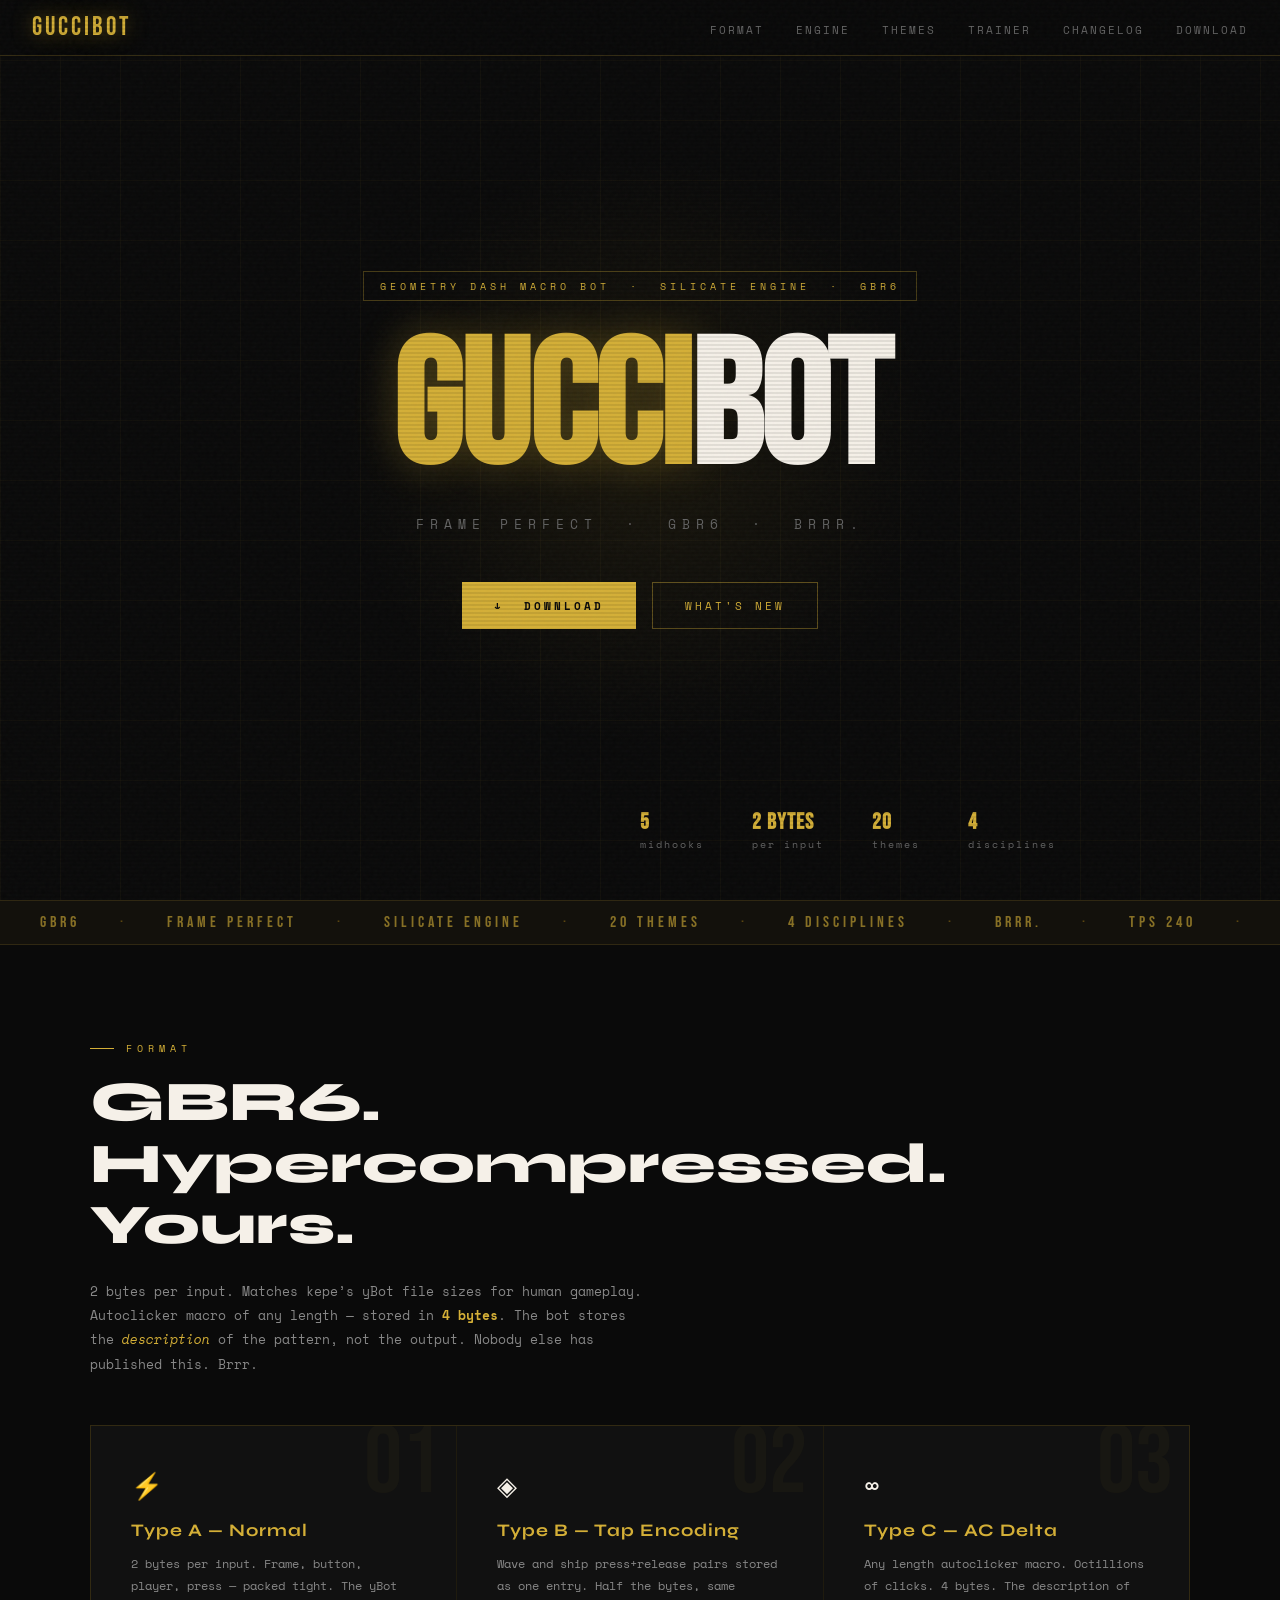
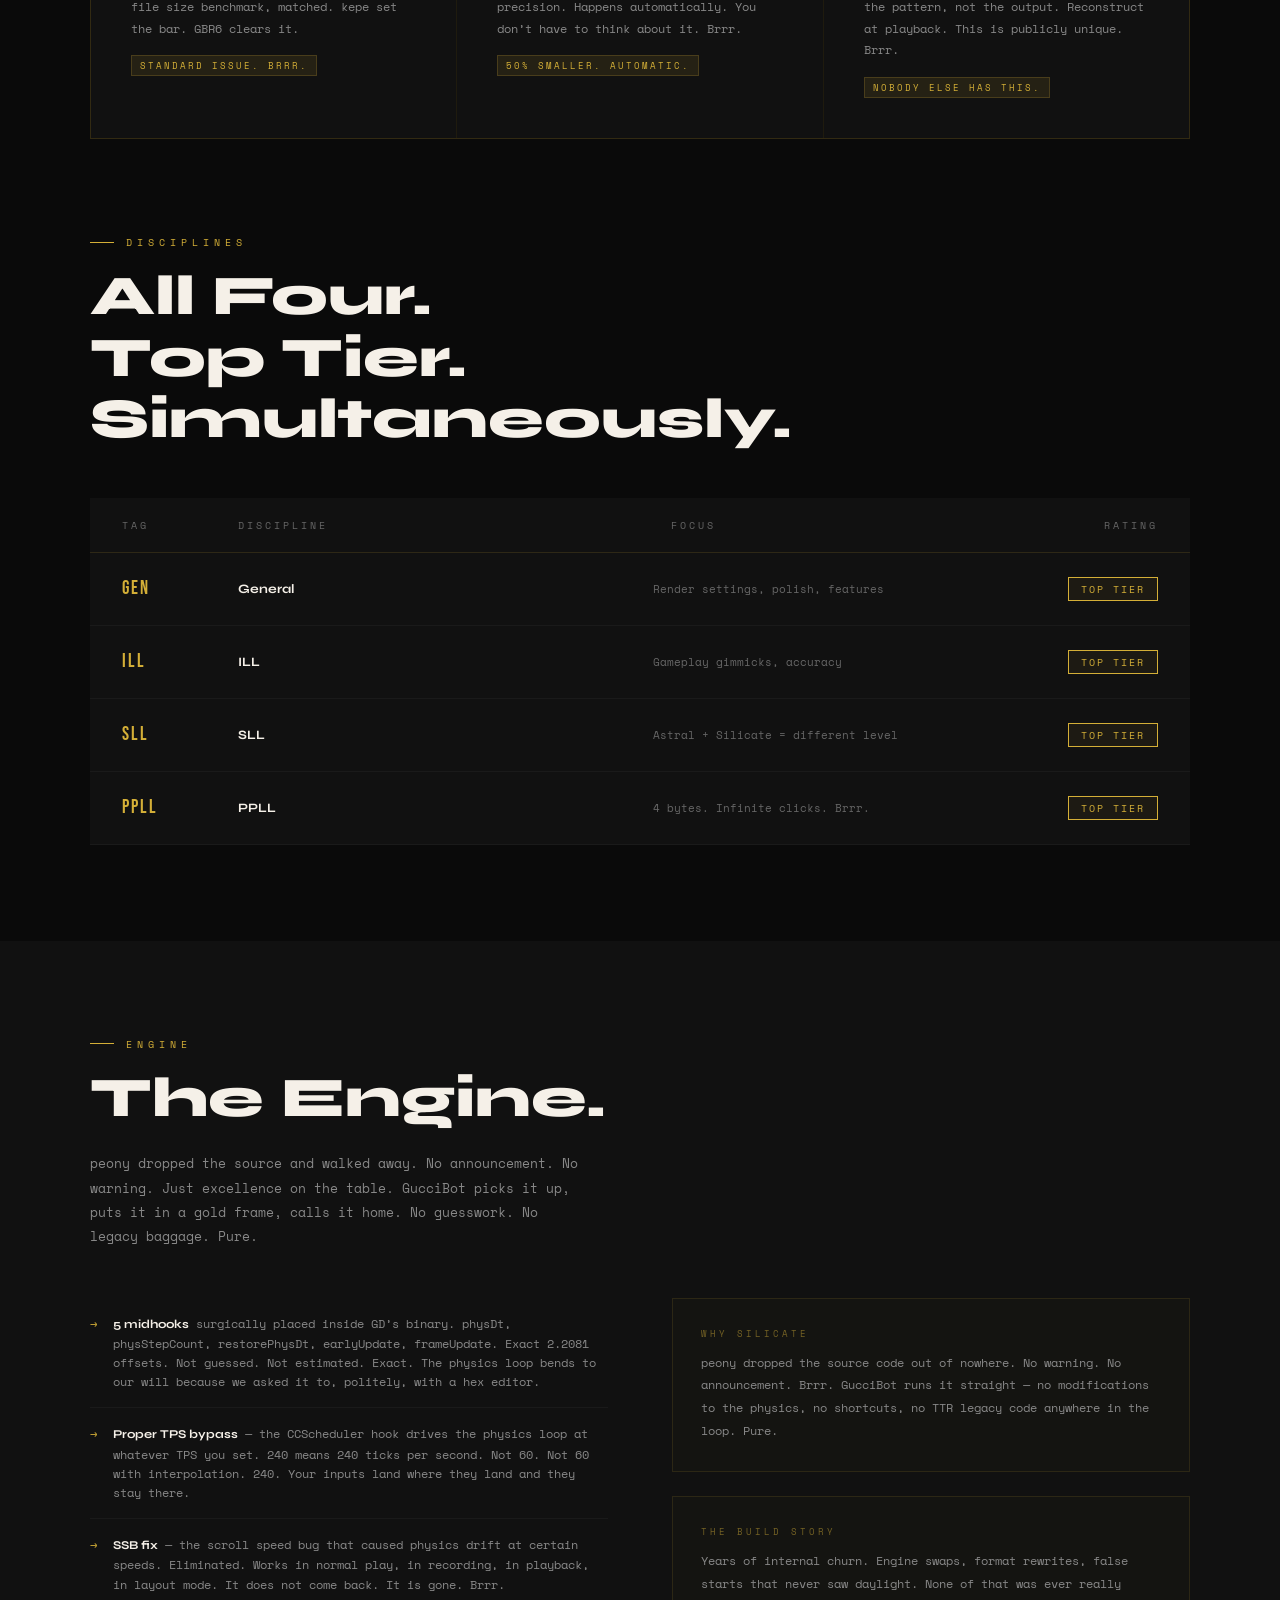
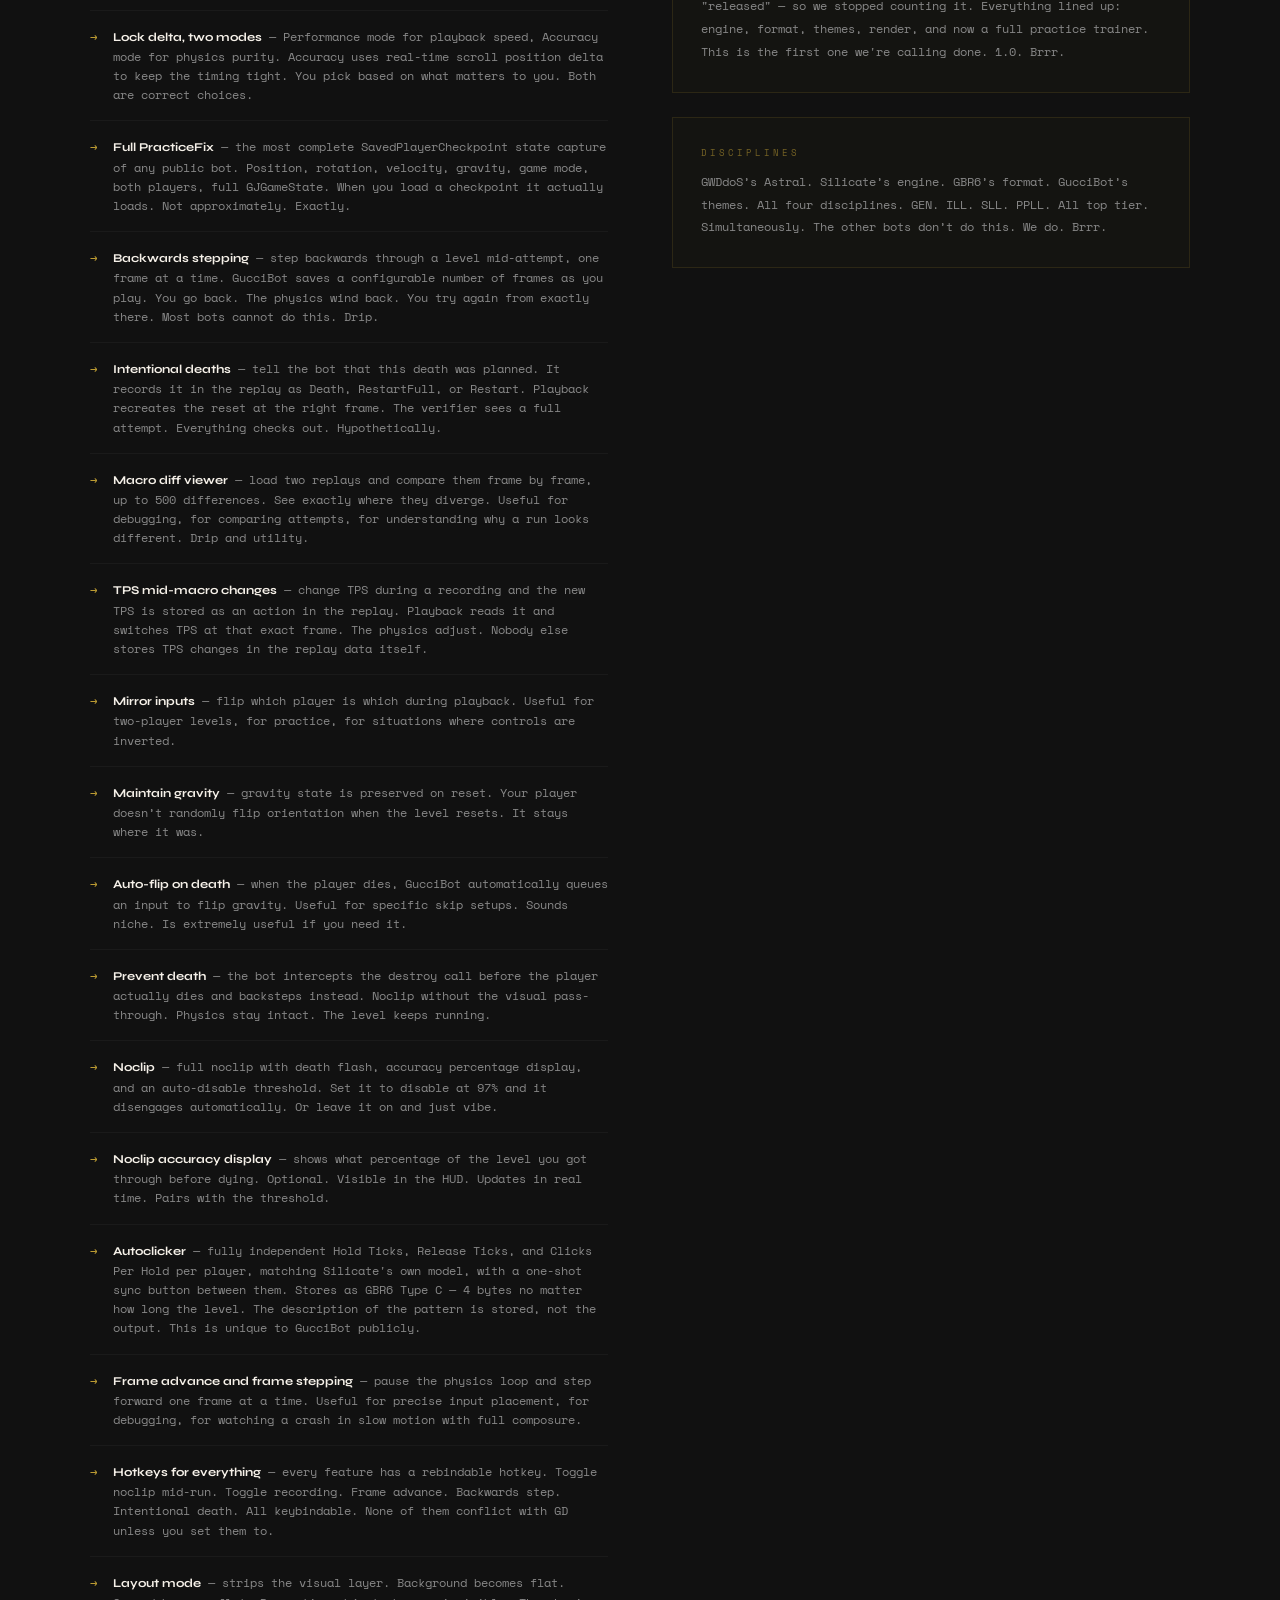
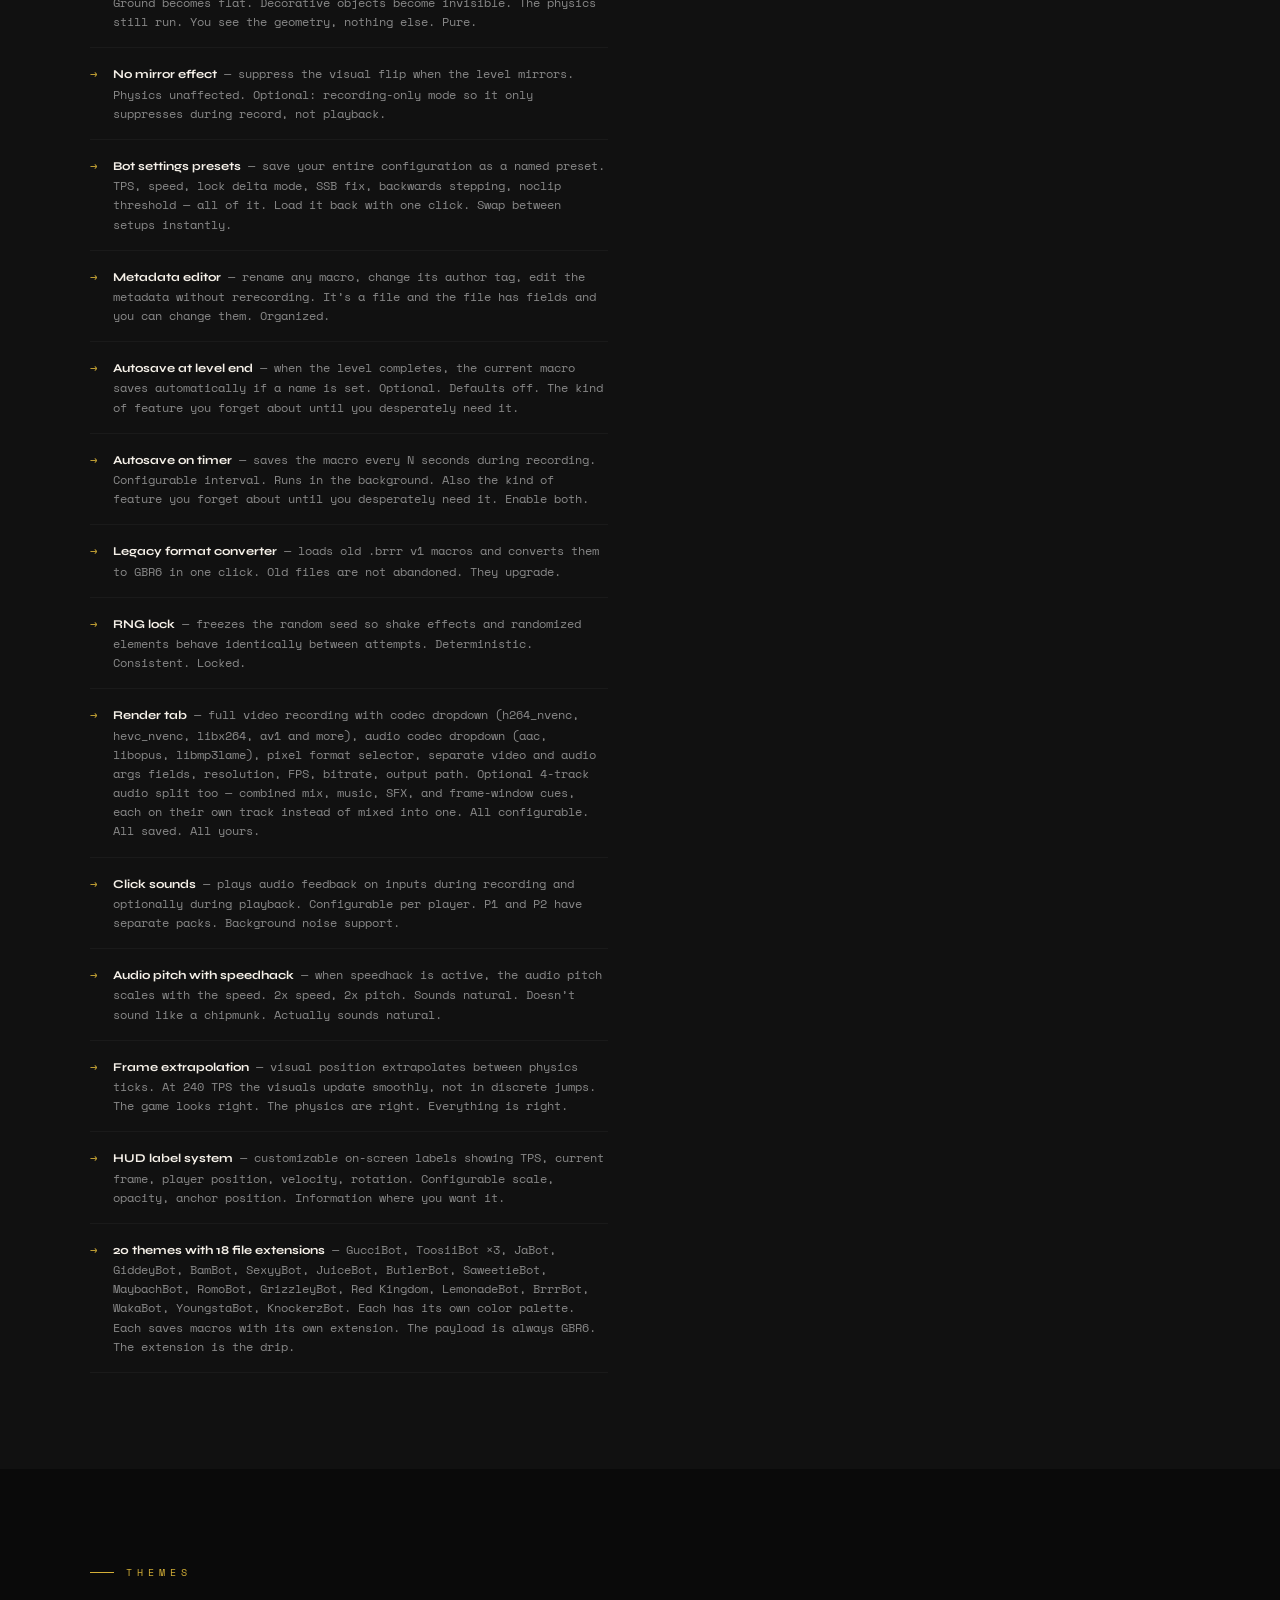
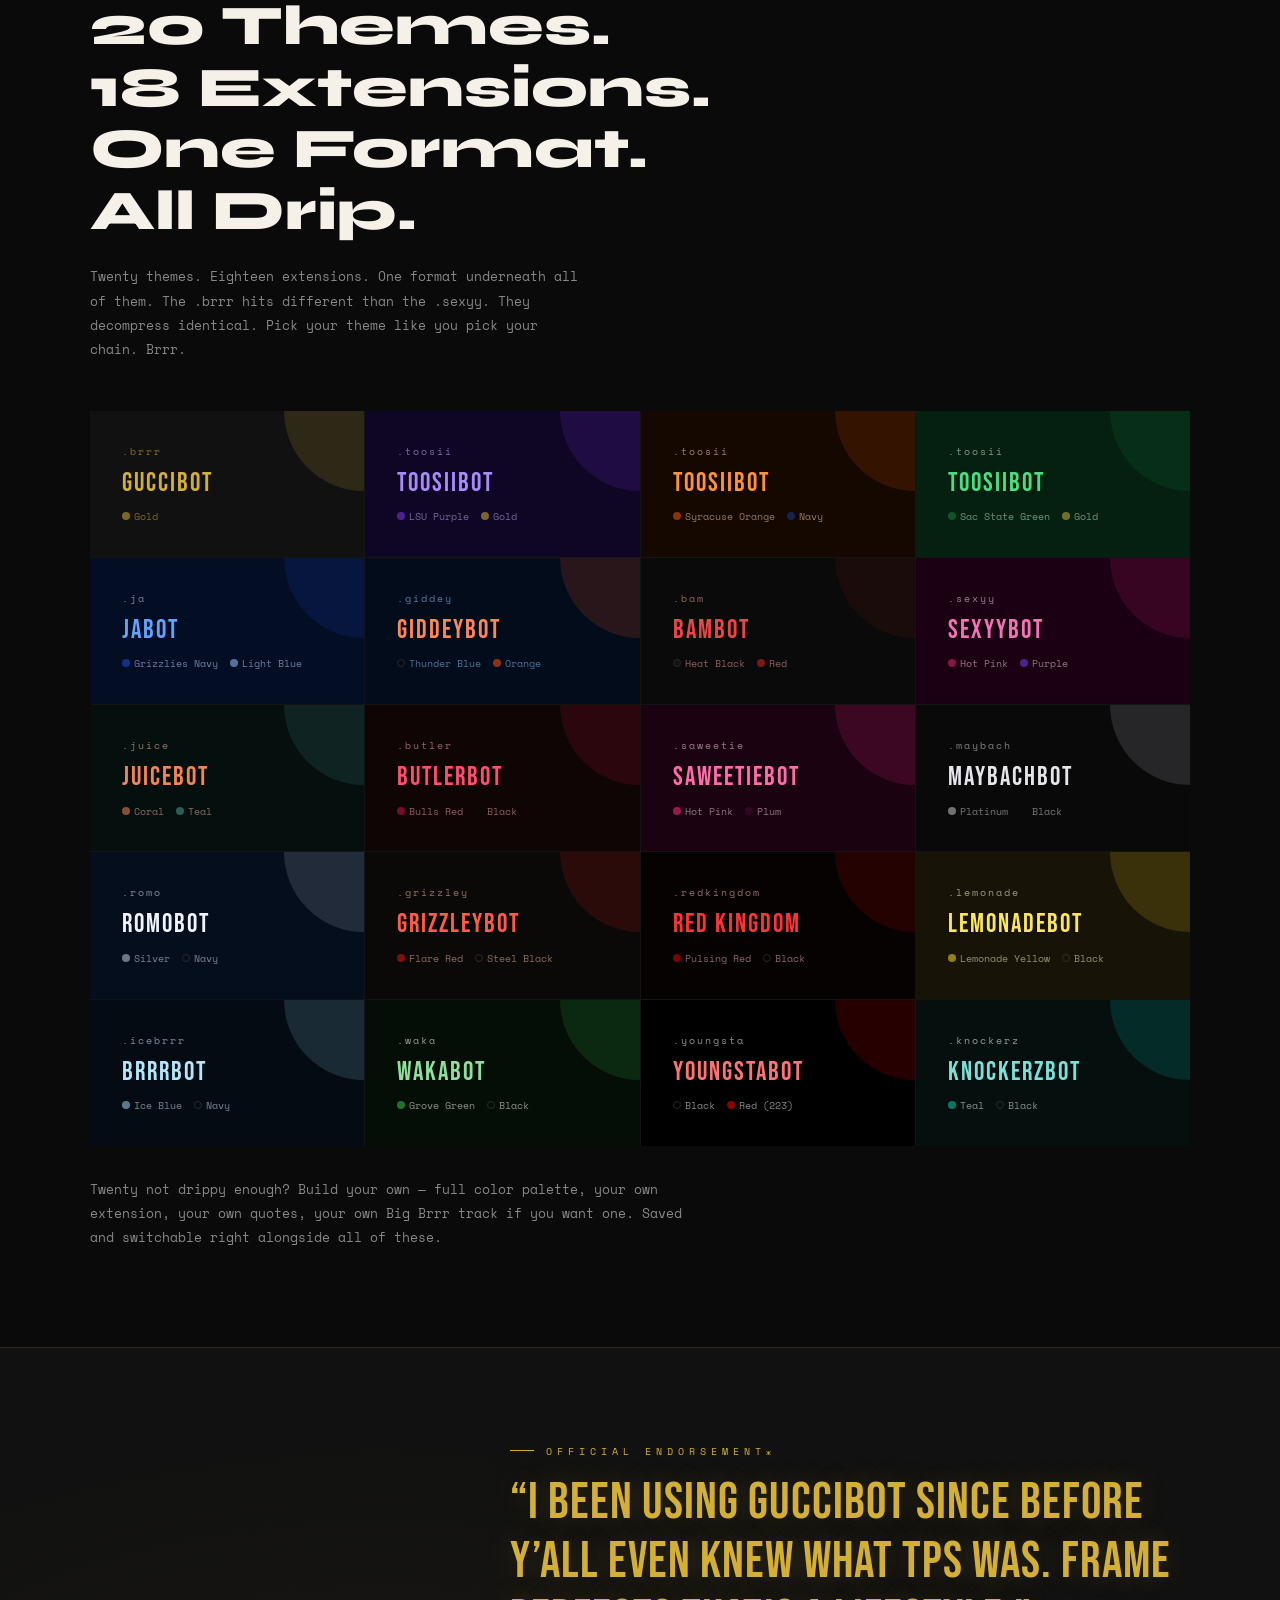
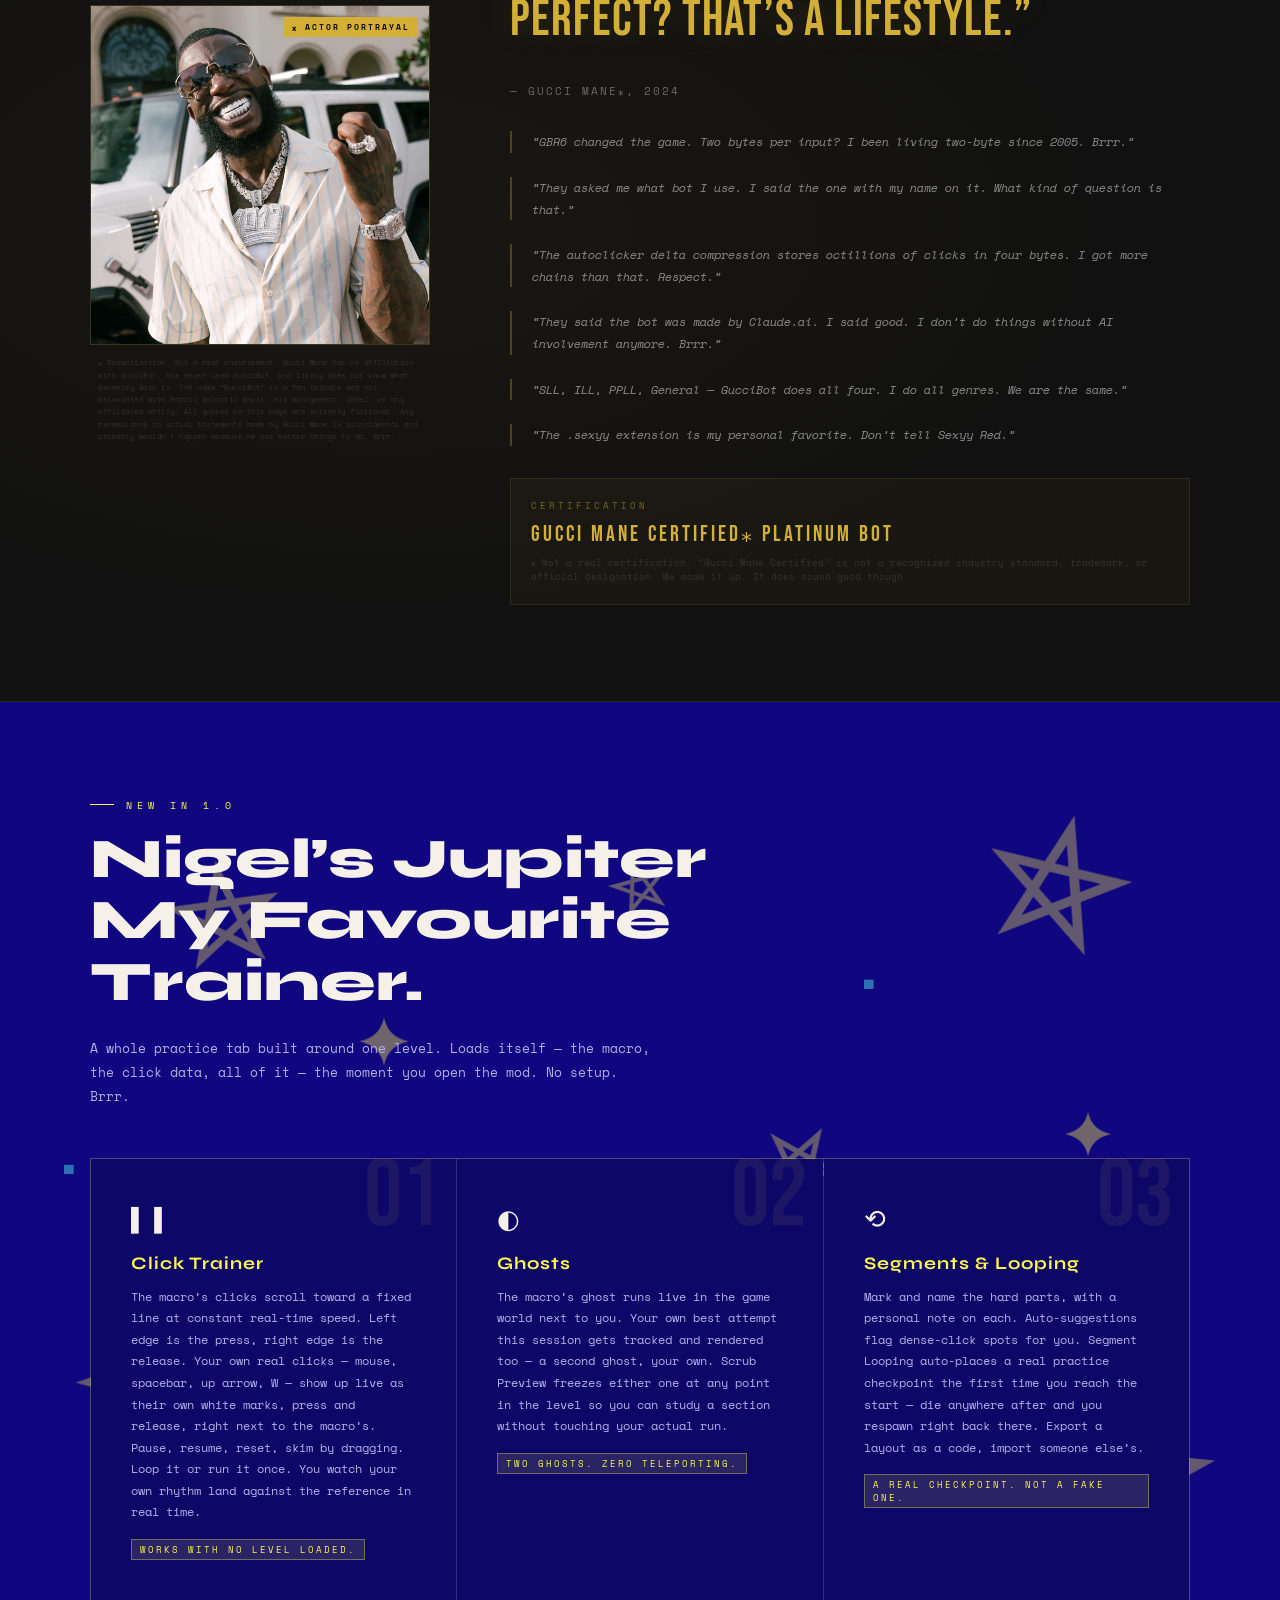
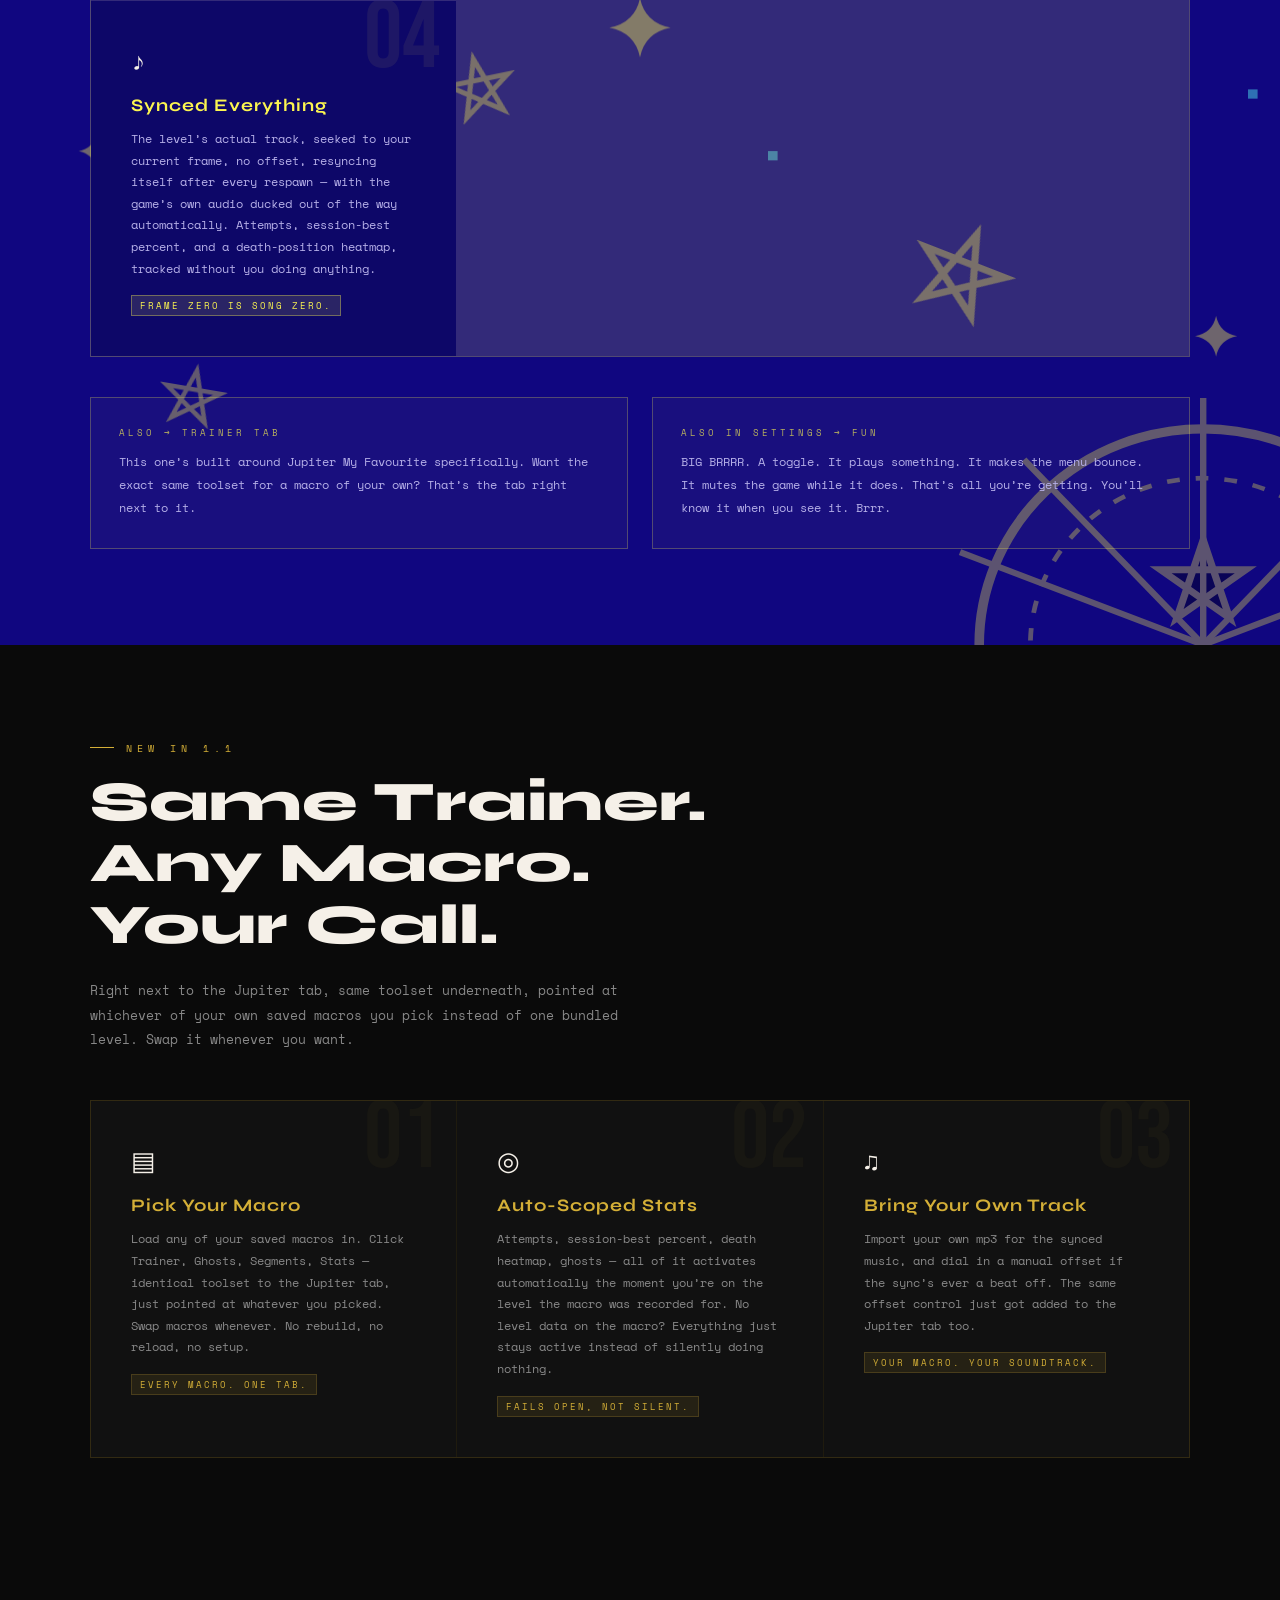
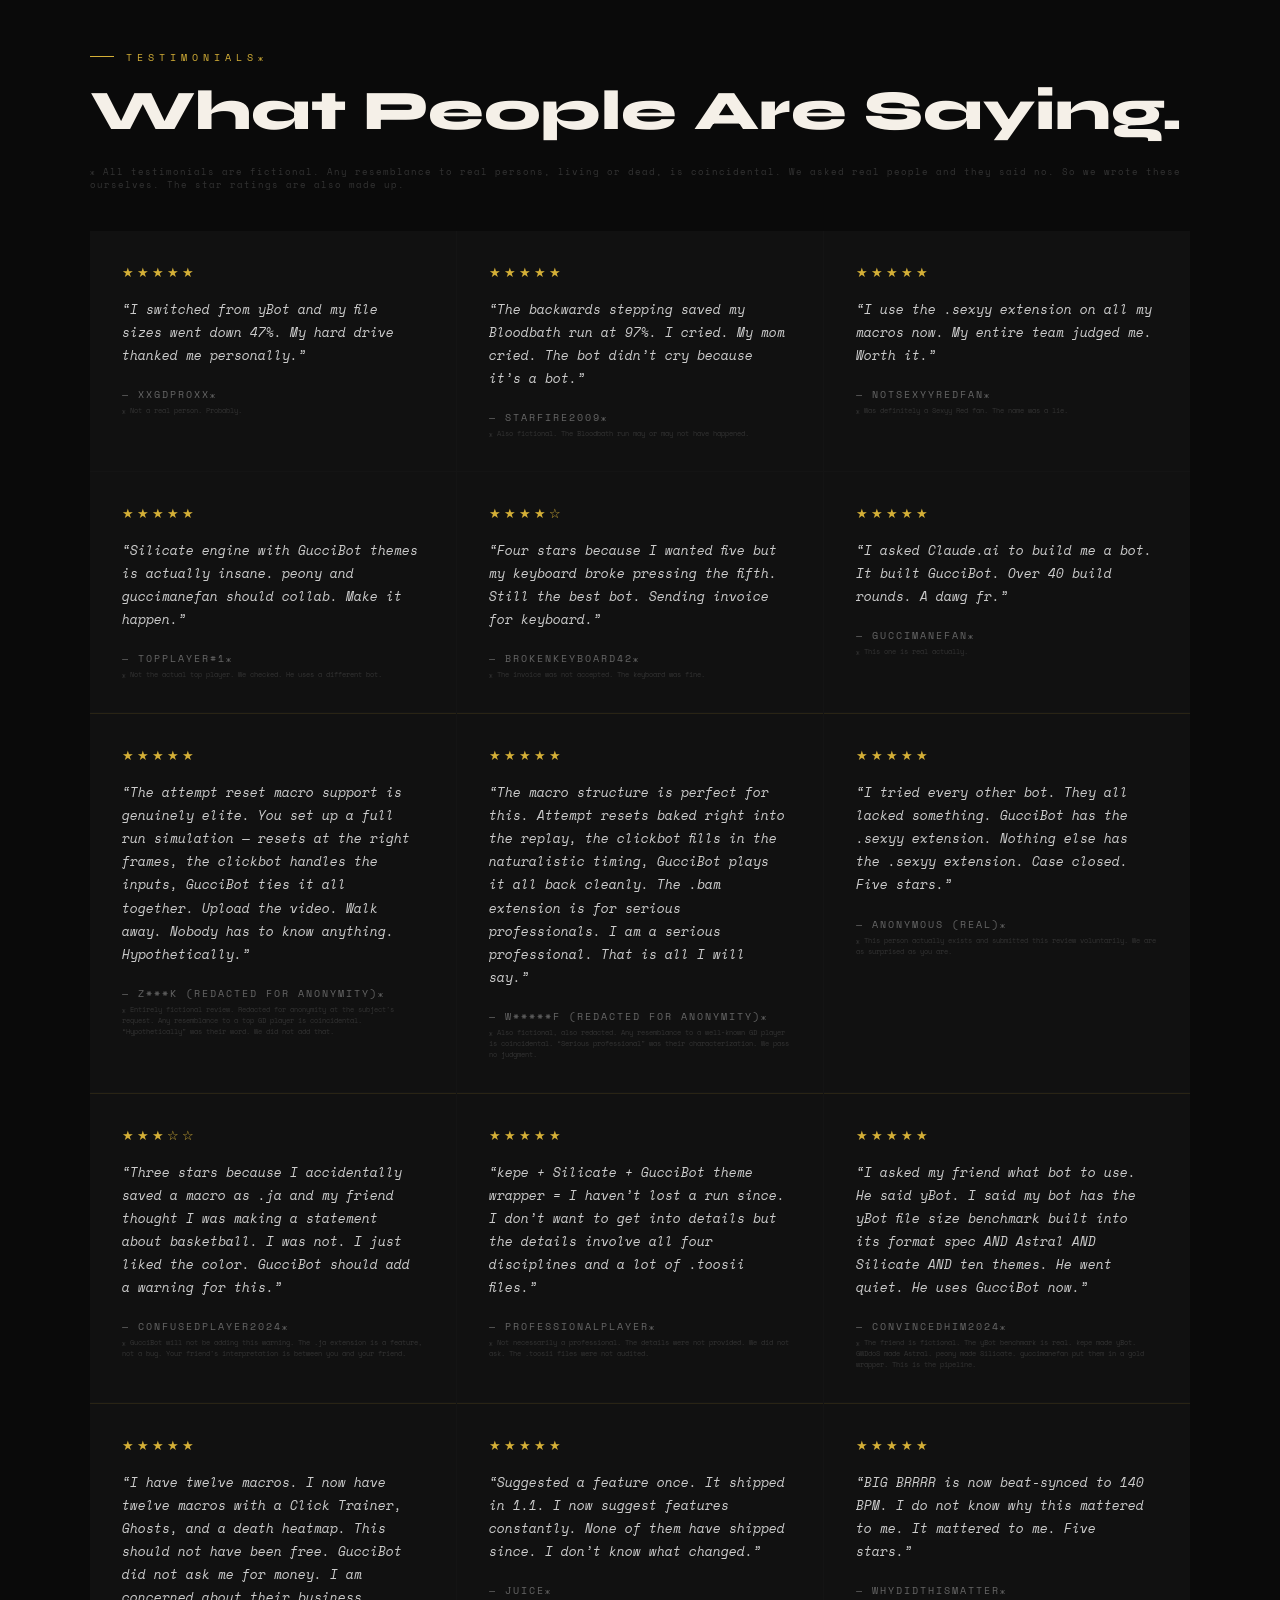
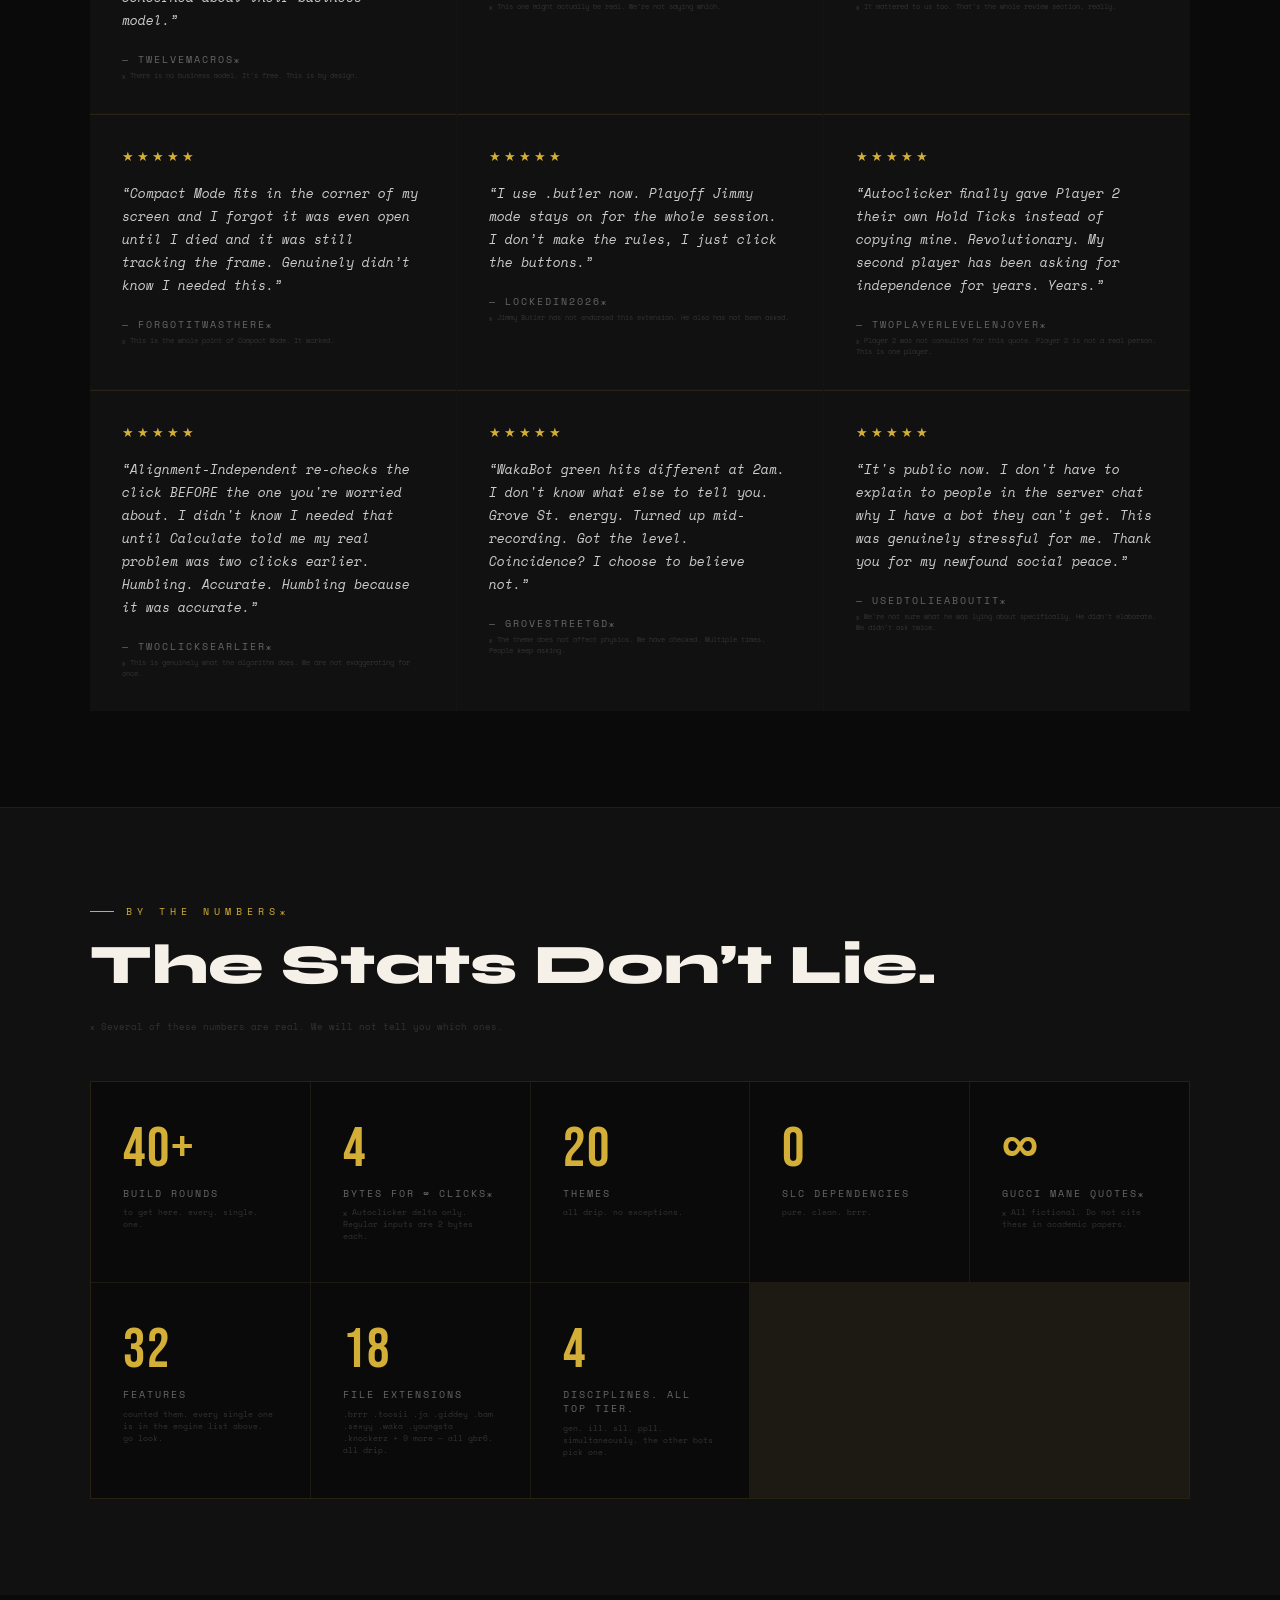
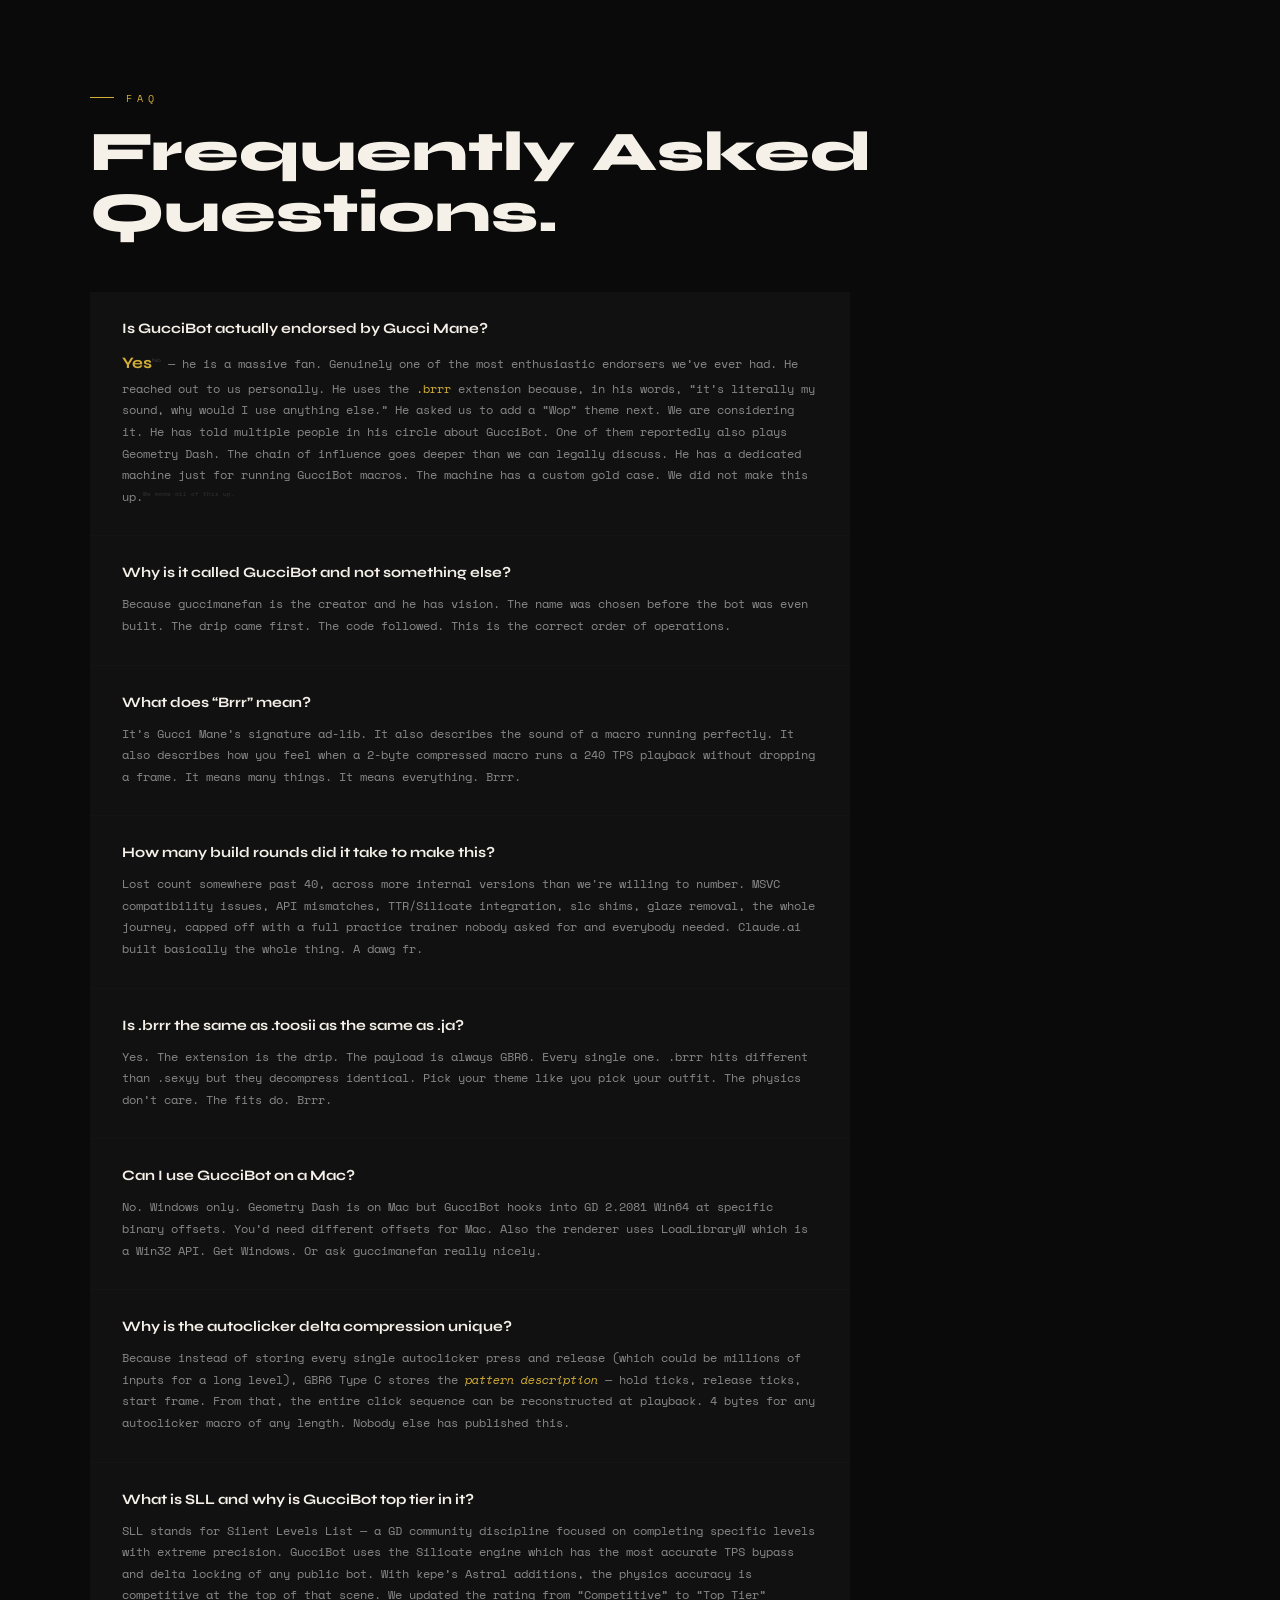
==== index.html @ e0498c4c "Full site audit: fix stale Geode/theme counts my last pass missed, mismatched FAQ Read the entire pa" ====
<!DOCTYPE html>
<html lang="en">
<head>
<meta charset="UTF-8">
<meta name="viewport" content="width=device-width, initial-scale=1.0">
<title>GucciBot 1.6 — Frame Perfect. GBR6. Brrr.</title>
<meta name="description" content="A Geometry Dash macro bot built on Silicate's physics engine, with GBR6 hypercompression and a full Jupiter My Favourite practice trainer. Frame perfect. Ice cold. Brrr.">
<meta property="og:type" content="website">
<meta property="og:url" content="https://guccibot.pages.dev/">
<meta property="og:title" content="GucciBot — Frame Perfect. GBR6. Brrr.">
<meta property="og:description" content="A Geometry Dash macro bot built on Silicate's physics engine, with GBR6 hypercompression and a full Jupiter My Favourite practice trainer.">
<meta property="og:image" content="https://guccibot.pages.dev/static/images/gucci-mane.jpg">
<meta name="twitter:card" content="summary_large_image">
<meta name="twitter:title" content="GucciBot — Frame Perfect. GBR6. Brrr.">
<meta name="twitter:description" content="A Geometry Dash macro bot built on Silicate's physics engine, with GBR6 hypercompression and a full Jupiter My Favourite practice trainer.">
<meta name="twitter:image" content="https://guccibot.pages.dev/static/images/gucci-mane.jpg">
<link rel="icon" type="image/jpeg" href="/static/images/gucci-mane.jpg">
<link rel="preconnect" href="https://fonts.googleapis.com">
<link href="https://fonts.googleapis.com/css2?family=Bebas+Neue&family=Space+Mono:ital,wght@0,400;0,700;1,400&family=Syne:wght@400;700;800&display=swap" rel="stylesheet">
<link rel="stylesheet" href="/static/css/guccibot.css">
</head>
<body>

<!-- NAVIGATION -->
<nav>
  <div class="nav-logo">GucciBot</div>
  <ul class="nav-links">
    <li><a href="#features">Format</a></li>
    <li><a href="#engine">Engine</a></li>
    <li><a href="#themes">Themes</a></li>
    <li><a href="#trainer">Trainer</a></li>
    <li><a href="/changelog/">Changelog</a></li>
    <li><a href="#download">Download</a></li>
  </ul>
</nav>

<!-- HERO -->
<div class="hero" id="home">
  <div class="hero-grid-bg"></div>
  <div class="hero-glow"></div>
  <div class="hero-content">
    <div class="hero-tag">Geometry Dash Macro Bot &nbsp;·&nbsp; Silicate Engine &nbsp;·&nbsp; GBR6</div>
    <h1 class="hero-title">
      <span class="gold">Gucci</span>Bot
    </h1>
    <p class="hero-subtitle">Frame perfect &nbsp;·&nbsp; GBR6 &nbsp;·&nbsp; Brrr.</p>
    <div class="hero-cta">
      <a href="#download" class="btn btn-primary">↓ &nbsp;Download</a>
      <a href="/changelog/" class="btn btn-secondary">What's new</a>
    </div>
  </div>
  <div class="hero-stats">
    <div><span>5</span>midhooks</div>
    <div><span>2 bytes</span>per input</div>
    <div><span>20</span>themes</div>
    <div><span>4</span>disciplines</div>
  </div>
</div>

<!-- MARQUEE -->
<div class="marquee-wrapper">
  <div class="marquee-track" id="marquee">
    <!-- items duplicated in JS -->
  </div>
</div>

<!-- GBR6 FORMAT SECTION -->
<section id="features">
  <div class="container">
    <div class="reveal">
      <div class="section-label">Format</div>
      <h2 class="section-title">GBR6.<br>Hypercompressed.<br>Yours.</h2>
      <p style="max-width:560px; font-size:0.8rem; color:#888; line-height:1.9;">
        2 bytes per input. Matches kepe&rsquo;s yBot file sizes for human gameplay.<br>
        Autoclicker macro of any length — stored in <strong style="color:var(--gold)">4 bytes</strong>.
        The bot stores the <em style="color:var(--gold)">description</em> of the pattern, not the output. Nobody else has published this. Brrr.
      </p>
    </div>
    <div class="feature-grid reveal">
      <div class="feature-card" data-num="01">
        <div class="feature-icon">⚡</div>
        <div class="feature-name">Type A &mdash; Normal</div>
        <div class="feature-desc">2 bytes per input. Frame, button, player, press — packed tight. The yBot file size benchmark, matched. kepe set the bar. GBR6 clears it.</div>
        <div class="feature-badge">Standard issue. Brrr.</div>
      </div>
      <div class="feature-card" data-num="02">
        <div class="feature-icon">◈</div>
        <div class="feature-name">Type B &mdash; Tap Encoding</div>
        <div class="feature-desc">Wave and ship press+release pairs stored as one entry. Half the bytes, same precision. Happens automatically. You don&rsquo;t have to think about it. Brrr.</div>
        <div class="feature-badge">50% smaller. Automatic.</div>
      </div>
      <div class="feature-card" data-num="03">
        <div class="feature-icon">∞</div>
        <div class="feature-name">Type C &mdash; AC Delta</div>
        <div class="feature-desc">Any length autoclicker macro. Octillions of clicks. 4 bytes. The description of the pattern, not the output. Reconstruct at playback. This is publicly unique. Brrr.</div>
        <div class="feature-badge">Nobody else has this.</div>
      </div>
    </div>
  </div>
</section>

<!-- DISCIPLINES -->
<section style="padding-top:0">
  <div class="container">
    <div class="reveal">
      <div class="section-label">Disciplines</div>
      <h2 class="section-title">All Four.<br>Top Tier.<br>Simultaneously.</h2>
    </div>
    <div class="disciplines reveal">
      <div class="disc-row">
        <div>Tag</div>
        <div>Discipline</div>
        <div>Focus</div>
        <div>Rating</div>
      </div>
      <div class="disc-row">
        <div class="disc-tag">GEN</div>
        <div><div class="disc-name">General</div></div>
        <div class="disc-focus">Render settings, polish, features</div>
        <div class="disc-status status-top">Top Tier</div>
      </div>
      <div class="disc-row">
        <div class="disc-tag">ILL</div>
        <div><div class="disc-name">ILL</div></div>
        <div class="disc-focus">Gameplay gimmicks, accuracy</div>
        <div class="disc-status status-top">Top Tier</div>
      </div>
      <div class="disc-row">
        <div class="disc-tag">SLL</div>
        <div><div class="disc-name">SLL</div></div>
        <div class="disc-focus">Astral + Silicate = different level</div>
        <div class="disc-status status-top">Top Tier</div>
      </div>
      <div class="disc-row">
        <div class="disc-tag">PPLL</div>
        <div><div class="disc-name">PPLL</div></div>
        <div class="disc-focus">4 bytes. Infinite clicks. Brrr.</div>
        <div class="disc-status status-top">Top Tier</div>
      </div>
    </div>
  </div>
</section>

<!-- ENGINE -->
<section id="engine" style="background:var(--near-black)">
  <div class="container">
    <div class="reveal">
      <div class="section-label">Engine</div>
      <h2 class="section-title">The Engine.</h2>
      <p style="max-width:500px; font-size:0.8rem; color:#888; line-height:1.9;">
        peony dropped the source and walked away. No announcement. No warning. Just excellence on the table. GucciBot picks it up, puts it in a gold frame, calls it home. No guesswork. No legacy baggage. Pure.
      </p>
    </div>
    <div class="engine-split">
      <ul class="engine-list reveal">
        <li><span><span class="engine-highlight">5 midhooks</span> surgically placed inside GD&rsquo;s binary. physDt, physStepCount, restorePhysDt, earlyUpdate, frameUpdate. Exact 2.2081 offsets. Not guessed. Not estimated. Exact. The physics loop bends to our will because we asked it to, politely, with a hex editor.</span></li>
        <li><span><span class="engine-highlight">Proper TPS bypass</span> — the CCScheduler hook drives the physics loop at whatever TPS you set. 240 means 240 ticks per second. Not 60. Not 60 with interpolation. 240. Your inputs land where they land and they stay there.</span></li>
        <li><span><span class="engine-highlight">SSB fix</span> — the scroll speed bug that caused physics drift at certain speeds. Eliminated. Works in normal play, in recording, in playback, in layout mode. It does not come back. It is gone. Brrr.</span></li>
        <li><span><span class="engine-highlight">Lock delta, two modes</span> — Performance mode for playback speed, Accuracy mode for physics purity. Accuracy uses real-time scroll position delta to keep the timing tight. You pick based on what matters to you. Both are correct choices.</span></li>
        <li><span><span class="engine-highlight">Full PracticeFix</span> — the most complete SavedPlayerCheckpoint state capture of any public bot. Position, rotation, velocity, gravity, game mode, both players, full GJGameState. When you load a checkpoint it actually loads. Not approximately. Exactly.</span></li>
        <li><span><span class="engine-highlight">Backwards stepping</span> — step backwards through a level mid-attempt, one frame at a time. GucciBot saves a configurable number of frames as you play. You go back. The physics wind back. You try again from exactly there. Most bots cannot do this. Drip.</span></li>
        <li><span><span class="engine-highlight">Intentional deaths</span> — tell the bot that this death was planned. It records it in the replay as Death, RestartFull, or Restart. Playback recreates the reset at the right frame. The verifier sees a full attempt. Everything checks out. Hypothetically.</span></li>
        <li><span><span class="engine-highlight">Macro diff viewer</span> — load two replays and compare them frame by frame, up to 500 differences. See exactly where they diverge. Useful for debugging, for comparing attempts, for understanding why a run looks different. Drip and utility.</span></li>
        <li><span><span class="engine-highlight">TPS mid-macro changes</span> — change TPS during a recording and the new TPS is stored as an action in the replay. Playback reads it and switches TPS at that exact frame. The physics adjust. Nobody else stores TPS changes in the replay data itself.</span></li>
        <li><span><span class="engine-highlight">Mirror inputs</span> — flip which player is which during playback. Useful for two-player levels, for practice, for situations where controls are inverted.</span></li>
        <li><span><span class="engine-highlight">Maintain gravity</span> — gravity state is preserved on reset. Your player doesn&rsquo;t randomly flip orientation when the level resets. It stays where it was.</span></li>
        <li><span><span class="engine-highlight">Auto-flip on death</span> — when the player dies, GucciBot automatically queues an input to flip gravity. Useful for specific skip setups. Sounds niche. Is extremely useful if you need it.</span></li>
        <li><span><span class="engine-highlight">Prevent death</span> — the bot intercepts the destroy call before the player actually dies and backsteps instead. Noclip without the visual pass-through. Physics stay intact. The level keeps running.</span></li>
        <li><span><span class="engine-highlight">Noclip</span> — full noclip with death flash, accuracy percentage display, and an auto-disable threshold. Set it to disable at 97% and it disengages automatically. Or leave it on and just vibe.</span></li>
        <li><span><span class="engine-highlight">Noclip accuracy display</span> — shows what percentage of the level you got through before dying. Optional. Visible in the HUD. Updates in real time. Pairs with the threshold.</span></li>
        <li><span><span class="engine-highlight">Autoclicker</span> — fully independent Hold Ticks, Release Ticks, and Clicks Per Hold per player, matching Silicate's own model, with a one-shot sync button between them. Stores as GBR6 Type C — 4 bytes no matter how long the level. The description of the pattern is stored, not the output. This is unique to GucciBot publicly.</span></li>
        <li><span><span class="engine-highlight">Frame advance and frame stepping</span> — pause the physics loop and step forward one frame at a time. Useful for precise input placement, for debugging, for watching a crash in slow motion with full composure.</span></li>
        <li><span><span class="engine-highlight">Hotkeys for everything</span> — every feature has a rebindable hotkey. Toggle noclip mid-run. Toggle recording. Frame advance. Backwards step. Intentional death. All keybindable. None of them conflict with GD unless you set them to.</span></li>
        <li><span><span class="engine-highlight">Layout mode</span> — strips the visual layer. Background becomes flat. Ground becomes flat. Decorative objects become invisible. The physics still run. You see the geometry, nothing else. Pure.</span></li>
        <li><span><span class="engine-highlight">No mirror effect</span> — suppress the visual flip when the level mirrors. Physics unaffected. Optional: recording-only mode so it only suppresses during record, not playback.</span></li>
        <li><span><span class="engine-highlight">Bot settings presets</span> — save your entire configuration as a named preset. TPS, speed, lock delta mode, SSB fix, backwards stepping, noclip threshold — all of it. Load it back with one click. Swap between setups instantly.</span></li>
        <li><span><span class="engine-highlight">Metadata editor</span> — rename any macro, change its author tag, edit the metadata without rerecording. It&rsquo;s a file and the file has fields and you can change them. Organized.</span></li>
        <li><span><span class="engine-highlight">Autosave at level end</span> — when the level completes, the current macro saves automatically if a name is set. Optional. Defaults off. The kind of feature you forget about until you desperately need it.</span></li>
        <li><span><span class="engine-highlight">Autosave on timer</span> — saves the macro every N seconds during recording. Configurable interval. Runs in the background. Also the kind of feature you forget about until you desperately need it. Enable both.</span></li>
        <li><span><span class="engine-highlight">Legacy format converter</span> — loads old .brrr v1 macros and converts them to GBR6 in one click. Old files are not abandoned. They upgrade.</span></li>
        <li><span><span class="engine-highlight">RNG lock</span> — freezes the random seed so shake effects and randomized elements behave identically between attempts. Deterministic. Consistent. Locked.</span></li>
        <li><span><span class="engine-highlight">Render tab</span> — full video recording with codec dropdown (h264_nvenc, hevc_nvenc, libx264, av1 and more), audio codec dropdown (aac, libopus, libmp3lame), pixel format selector, separate video and audio args fields, resolution, FPS, bitrate, output path. Optional 4-track audio split too — combined mix, music, SFX, and frame-window cues, each on their own track instead of mixed into one. All configurable. All saved. All yours.</span></li>
        <li><span><span class="engine-highlight">Click sounds</span> — plays audio feedback on inputs during recording and optionally during playback. Configurable per player. P1 and P2 have separate packs. Background noise support.</span></li>
        <li><span><span class="engine-highlight">Audio pitch with speedhack</span> — when speedhack is active, the audio pitch scales with the speed. 2x speed, 2x pitch. Sounds natural. Doesn&rsquo;t sound like a chipmunk. Actually sounds natural.</span></li>
        <li><span><span class="engine-highlight">Frame extrapolation</span> — visual position extrapolates between physics ticks. At 240 TPS the visuals update smoothly, not in discrete jumps. The game looks right. The physics are right. Everything is right.</span></li>
        <li><span><span class="engine-highlight">HUD label system</span> — customizable on-screen labels showing TPS, current frame, player position, velocity, rotation. Configurable scale, opacity, anchor position. Information where you want it.</span></li>
        <li><span><span class="engine-highlight">20 themes with 18 file extensions</span> — GucciBot, ToosiiBot &times;3, JaBot, GiddeyBot, BamBot, SexyyBot, JuiceBot, ButlerBot, SaweetieBot, MaybachBot, RomoBot, GrizzleyBot, Red Kingdom, LemonadeBot, BrrrBot, WakaBot, YoungstaBot, KnockerzBot. Each has its own color palette. Each saves macros with its own extension. The payload is always GBR6. The extension is the drip.</span></li>
      </ul>
      <div class="reveal" style="display:flex;flex-direction:column;gap:1.5rem;position:sticky;top:80px">
        <div style="border:1px solid rgba(212,175,55,0.12);padding:1.75rem;background:rgba(212,175,55,0.02)">
          <div style="font-size:0.55rem;letter-spacing:3px;text-transform:uppercase;color:var(--gold);opacity:.5;margin-bottom:.75rem">Why Silicate</div>
          <p style="font-size:0.75rem;color:#888;line-height:1.9">peony dropped the source code out of nowhere. No warning. No announcement. Brrr. GucciBot runs it straight — no modifications to the physics, no shortcuts, no TTR legacy code anywhere in the loop. Pure.</p>
        </div>
        <div style="border:1px solid rgba(212,175,55,0.12);padding:1.75rem;background:rgba(212,175,55,0.02)">
          <div style="font-size:0.55rem;letter-spacing:3px;text-transform:uppercase;color:var(--gold);opacity:.5;margin-bottom:.75rem">The Build Story</div>
          <p style="font-size:0.75rem;color:#888;line-height:1.9">Years of internal churn. Engine swaps, format rewrites, false starts that never saw daylight. None of that was ever really "released" &mdash; so we stopped counting it. Everything lined up: engine, format, themes, render, and now a full practice trainer. This is the first one we're calling done. 1.0. Brrr.</p>
        </div>
        <div style="border:1px solid rgba(212,175,55,0.12);padding:1.75rem;background:rgba(212,175,55,0.02)">
          <div style="font-size:0.55rem;letter-spacing:3px;text-transform:uppercase;color:var(--gold);opacity:.5;margin-bottom:.75rem">Disciplines</div>
          <p style="font-size:0.75rem;color:#888;line-height:1.9">GWDdoS&rsquo;s Astral. Silicate&rsquo;s engine. GBR6&rsquo;s format. GucciBot&rsquo;s themes. All four disciplines. GEN. ILL. SLL. PPLL. All top tier. Simultaneously. The other bots don&rsquo;t do this. We do. Brrr.</p>
        </div>
      </div>
    </div>
  </div>
</section>

<!-- THEMES -->
<section id="themes">
  <div class="container">
    <div class="reveal">
      <div class="section-label">Themes</div>
      <h2 class="section-title">20 Themes.<br>18 Extensions.<br>One Format.<br>All Drip.</h2>
      <p style="max-width:500px; font-size:0.8rem; color:#888; line-height:1.9; margin-top:1rem;">
        Twenty themes. Eighteen extensions. One format underneath all of them. The .brrr hits different than the .sexyy. They decompress identical. Pick your theme like you pick your chain. Brrr.
      </p>
    </div>
    <div class="themes-grid reveal">
      <div class="theme-card t-gucci">
        <div class="bg-accent"></div>
        <div class="theme-ext">.brrr</div>
        <div class="theme-name">GucciBot</div>
        <div class="theme-desc">
          <span class="theme-dot" style="background:#D4AF37"></span>Gold &nbsp;
        </div>
      </div>
      <div class="theme-card t-toosii">
        <div class="bg-accent"></div>
        <div class="theme-ext">.toosii</div>
        <div class="theme-name">ToosiiBot</div>
        <div class="theme-desc">
          <span class="theme-dot" style="background:#7c3aed"></span>LSU Purple
          <span class="theme-dot" style="background:#D4AF37; margin-left:6px"></span>Gold
        </div>
      </div>
      <div class="theme-card t-toosii2">
        <div class="bg-accent"></div>
        <div class="theme-ext">.toosii</div>
        <div class="theme-name">ToosiiBot</div>
        <div class="theme-desc">
          <span class="theme-dot" style="background:#ea580c"></span>Syracuse Orange
          <span class="theme-dot" style="background:#1e3a8a; margin-left:6px"></span>Navy
        </div>
      </div>
      <div class="theme-card t-toosii3">
        <div class="bg-accent"></div>
        <div class="theme-ext">.toosii</div>
        <div class="theme-name">ToosiiBot</div>
        <div class="theme-desc">
          <span class="theme-dot" style="background:#15803d"></span>Sac State Green
          <span class="theme-dot" style="background:#D4AF37; margin-left:6px"></span>Gold
        </div>
      </div>
      <div class="theme-card t-ja">
        <div class="bg-accent"></div>
        <div class="theme-ext">.ja</div>
        <div class="theme-name">JaBot</div>
        <div class="theme-desc">
          <span class="theme-dot" style="background:#1d4ed8"></span>Grizzlies Navy
          <span class="theme-dot" style="background:#93c5fd; margin-left:6px"></span>Light Blue
        </div>
      </div>
      <div class="theme-card t-giddey">
        <div class="bg-accent"></div>
        <div class="theme-ext">.giddey</div>
        <div class="theme-name">GiddeyBot</div>
        <div class="theme-desc">
          <span class="theme-dot" style="background:#020c1a; border:1px solid #444"></span>Thunder Blue
          <span class="theme-dot" style="background:#ff4f1b; margin-left:6px"></span>Orange
        </div>
      </div>
      <div class="theme-card t-bam">
        <div class="bg-accent"></div>
        <div class="theme-ext">.bam</div>
        <div class="theme-name">BamBot</div>
        <div class="theme-desc">
          <span class="theme-dot" style="background:#1a1a1a; border:1px solid #444"></span>Heat Black
          <span class="theme-dot" style="background:#dc2626; margin-left:6px"></span>Red
        </div>
      </div>
      <div class="theme-card t-sexyy">
        <div class="bg-accent"></div>
        <div class="theme-ext">.sexyy</div>
        <div class="theme-name">SexyyBot</div>
        <div class="theme-desc">
          <span class="theme-dot" style="background:#db2777"></span>Hot Pink
          <span class="theme-dot" style="background:#7c3aed; margin-left:6px"></span>Purple
        </div>
      </div>
      <div class="theme-card t-juice">
        <div class="bg-accent"></div>
        <div class="theme-ext">.juice</div>
        <div class="theme-name">JuiceBot</div>
        <div class="theme-desc">
          <span class="theme-dot" style="background:#f58453"></span>Coral
          <span class="theme-dot" style="background:#4a9b93; margin-left:6px"></span>Teal
        </div>
      </div>
      <div class="theme-card t-butler">
        <div class="bg-accent"></div>
        <div class="theme-ext">.butler</div>
        <div class="theme-name">ButlerBot</div>
        <div class="theme-desc">
          <span class="theme-dot" style="background:#ce1141"></span>Bulls Red
          <span class="theme-dot" style="background:#0a0a0a; margin-left:6px"></span>Black
        </div>
      </div>
      <div class="theme-card t-saweetie">
        <div class="bg-accent"></div>
        <div class="theme-ext">.saweetie</div>
        <div class="theme-name">SaweetieBot</div>
        <div class="theme-desc">
          <span class="theme-dot" style="background:#ff2e85"></span>Hot Pink
          <span class="theme-dot" style="background:#4a0e33; margin-left:6px"></span>Plum
        </div>
      </div>
      <div class="theme-card t-maybach">
        <div class="bg-accent"></div>
        <div class="theme-ext">.maybach</div>
        <div class="theme-name">MaybachBot</div>
        <div class="theme-desc">
          <span class="theme-dot" style="background:#c7c7cc"></span>Platinum
          <span class="theme-dot" style="background:#0a0a0a; margin-left:6px"></span>Black
        </div>
      </div>
      <div class="theme-card t-romo">
        <div class="bg-accent"></div>
        <div class="theme-ext">.romo</div>
        <div class="theme-name">RomoBot</div>
        <div class="theme-desc">
          <span class="theme-dot" style="background:#c2ccd9"></span>Silver
          <span class="theme-dot" style="background:#050e1c; margin-left:6px; border:1px solid #444"></span>Navy
        </div>
      </div>
      <div class="theme-card t-grizzley">
        <div class="bg-accent"></div>
        <div class="theme-ext">.grizzley</div>
        <div class="theme-name">GrizzleyBot</div>
        <div class="theme-desc">
          <span class="theme-dot" style="background:#de1712"></span>Flare Red
          <span class="theme-dot" style="background:#0a0908; margin-left:6px; border:1px solid #444"></span>Steel Black
        </div>
      </div>
      <div class="theme-card t-redkingdom">
        <div class="bg-accent"></div>
        <div class="theme-ext">.redkingdom</div>
        <div class="theme-name">Red Kingdom</div>
        <div class="theme-desc">
          <span class="theme-dot" style="background:#d10909"></span>Pulsing Red
          <span class="theme-dot" style="background:#070202; margin-left:6px; border:1px solid #444"></span>Black
        </div>
      </div>
      <div class="theme-card t-lemonade">
        <div class="bg-accent"></div>
        <div class="theme-ext">.lemonade</div>
        <div class="theme-name">LemonadeBot</div>
        <div class="theme-desc">
          <span class="theme-dot" style="background:#fad925"></span>Lemonade Yellow
          <span class="theme-dot" style="background:#171307; margin-left:6px; border:1px solid #444"></span>Black
        </div>
      </div>
      <div class="theme-card t-brrr">
        <div class="bg-accent"></div>
        <div class="theme-ext">.icebrrr</div>
        <div class="theme-name">BrrrBot</div>
        <div class="theme-desc">
          <span class="theme-dot" style="background:#94d9fa"></span>Ice Blue
          <span class="theme-dot" style="background:#050b12; margin-left:6px; border:1px solid #444"></span>Navy
        </div>
      </div>
      <div class="theme-card t-waka">
        <div class="bg-accent"></div>
        <div class="theme-ext">.waka</div>
        <div class="theme-name">WakaBot</div>
        <div class="theme-desc">
          <span class="theme-dot" style="background:#34c74d"></span>Grove Green
          <span class="theme-dot" style="background:#050d07; margin-left:6px; border:1px solid #444"></span>Black
        </div>
      </div>
      <div class="theme-card t-youngsta">
        <div class="bg-accent"></div>
        <div class="theme-ext">.youngsta</div>
        <div class="theme-name">YoungstaBot</div>
        <div class="theme-desc">
          <span class="theme-dot" style="background:#000000; border:1px solid #444"></span>Black
          <span class="theme-dot" style="background:#ff0000; margin-left:6px"></span>Red (223)
        </div>
      </div>
      <div class="theme-card t-knockerz">
        <div class="bg-accent"></div>
        <div class="theme-ext">.knockerz</div>
        <div class="theme-name">KnockerzBot</div>
        <div class="theme-desc">
          <span class="theme-dot" style="background:#12c7b8"></span>Teal
          <span class="theme-dot" style="background:#040f0e; margin-left:6px; border:1px solid #444"></span>Black
        </div>
      </div>
    </div>
    <p style="max-width:600px; font-size:0.8rem; color:#888; line-height:1.9; margin-top:2rem;">
      Twenty not drippy enough? Build your own &mdash; full color palette, your own extension, your own quotes, your own Big Brrr track if you want one. Saved and switchable right alongside all of these.
    </p>
  </div>
</section>


<!-- FAKE ENDORSEMENT -->
<section style="background:var(--near-black); border-top:1px solid rgba(212,175,55,0.15); border-bottom:1px solid rgba(212,175,55,0.15); padding:6rem 2rem; position:relative; overflow:hidden">
  <div style="position:absolute;inset:0;background:radial-gradient(ellipse at 30% 50%, rgba(212,175,55,0.04) 0%, transparent 60%);pointer-events:none"></div>
  <div class="container">
    <div class="reveal" style="display:grid;grid-template-columns:340px 1fr;gap:5rem;align-items:center">
      <div style="position:relative">
        <img src="[data-uri]" alt="Gucci Mane" style="width:100%;display:block;filter:grayscale(20%) contrast(1.05);border:1px solid rgba(212,175,55,0.2)">
        <div style="position:absolute;top:12px;right:12px;background:var(--gold);color:var(--black);font-size:0.5rem;letter-spacing:2px;text-transform:uppercase;padding:4px 8px;font-weight:700">
          &#x204E; Actor Portrayal
        </div>
        <div style="padding:.75rem .5rem 0;font-size:0.45rem;letter-spacing:0.5px;color:#333;line-height:1.7">
          &#x204E; Dramatization. Not a real endorsement. Gucci Mane has no affiliation with GucciBot, has never used GucciBot, and likely does not know what Geometry Dash is. The name &ldquo;GucciBot&rdquo; is a fan tribute and not associated with Radric Delantic Davis, his management, label, or any affiliated entity. All quotes on this page are entirely fictional. Any resemblance to actual statements made by Gucci Mane is coincidental and probably wouldn&rsquo;t happen because he has better things to do. Brrr.
        </div>
      </div>
      <div>
        <div class="section-label">Official Endorsement&#x204E;</div>
        <blockquote style="font-family:'Bebas Neue',sans-serif;font-size:clamp(2rem,5vw,3.2rem);line-height:1.15;color:var(--gold);letter-spacing:1px;margin-bottom:2rem;text-shadow:0 0 30px rgba(212,175,55,0.2)">
          &ldquo;I been using GucciBot since before y&rsquo;all even knew what TPS was. Frame perfect? That&rsquo;s a lifestyle.&rdquo;
        </blockquote>
        <div style="font-size:0.7rem;color:var(--muted);letter-spacing:2px;text-transform:uppercase;margin-bottom:2rem">
          &mdash; Gucci Mane&#x204E;, 2024
        </div>
        <div style="display:flex;flex-direction:column;gap:1.5rem">
          <div style="border-left:2px solid rgba(212,175,55,0.3);padding-left:1.25rem">
            <div style="font-size:0.75rem;color:#888;line-height:1.8;font-style:italic">&ldquo;GBR6 changed the game. Two bytes per input? I been living two-byte since 2005. Brrr.&rdquo;</div>
          </div>
          <div style="border-left:2px solid rgba(212,175,55,0.3);padding-left:1.25rem">
            <div style="font-size:0.75rem;color:#888;line-height:1.8;font-style:italic">&ldquo;They asked me what bot I use. I said the one with my name on it. What kind of question is that.&rdquo;</div>
          </div>
          <div style="border-left:2px solid rgba(212,175,55,0.3);padding-left:1.25rem">
            <div style="font-size:0.75rem;color:#888;line-height:1.8;font-style:italic">&ldquo;The autoclicker delta compression stores octillions of clicks in four bytes. I got more chains than that. Respect.&rdquo;</div>
          </div>
          <div style="border-left:2px solid rgba(212,175,55,0.3);padding-left:1.25rem">
            <div style="font-size:0.75rem;color:#888;line-height:1.8;font-style:italic">&ldquo;They said the bot was made by Claude.ai. I said good. I don&rsquo;t do things without AI involvement anymore. Brrr.&rdquo;</div>
          </div>
          <div style="border-left:2px solid rgba(212,175,55,0.3);padding-left:1.25rem">
            <div style="font-size:0.75rem;color:#888;line-height:1.8;font-style:italic">&ldquo;SLL, ILL, PPLL, General — GucciBot does all four. I do all genres. We are the same.&rdquo;</div>
          </div>
          <div style="border-left:2px solid rgba(212,175,55,0.3);padding-left:1.25rem">
            <div style="font-size:0.75rem;color:#888;line-height:1.8;font-style:italic">&ldquo;The .sexyy extension is my personal favorite. Don&rsquo;t tell Sexyy Red.&rdquo;</div>
          </div>
        </div>
        <div style="margin-top:2rem;padding:1.25rem;background:rgba(212,175,55,0.04);border:1px solid rgba(212,175,55,0.12)">
          <div style="font-size:0.55rem;letter-spacing:3px;text-transform:uppercase;color:var(--gold);opacity:.5;margin-bottom:.5rem">Certification</div>
          <div style="font-family:'Bebas Neue',sans-serif;font-size:1.4rem;letter-spacing:3px;color:var(--gold)">Gucci Mane Certified&#x204E; Platinum Bot</div>
          <div style="font-size:0.55rem;color:#333;margin-top:.5rem;line-height:1.6">&#x204E; Not a real certification. &ldquo;Gucci Mane Certified&rdquo; is not a recognized industry standard, trademark, or official designation. We made it up. It does sound good though.</div>
        </div>
      </div>
    </div>
  </div>
</section>

<!-- JUPITER MY FAVOURITE TRAINER -->
<section id="trainer" style="background:#100680;position:relative;overflow:hidden">
  <svg class="jmf-backdrop" viewBox="0 0 400 500" preserveAspectRatio="none" aria-hidden="true">
    <defs>
      <!-- true pentagram -- 5 straight lines connecting every other point of a
           pentagon, self-crossing, NOT a filled 10-point star silhouette.
           This is the actual repeated motif in the level (per reference
           captures in C:\Users\goofy\Videos\Captures), replacing the earlier
           guessed "ribbon" motif, which doesn't appear in the level at all. -->
      <polygon id="jmfPent" points="0,-10 5.88,8.09 -9.51,-3.09 9.51,-3.09 -5.88,8.09"/>
      <!-- small 4-point sparkle/twinkle, matches the tiny accent stars scattered through the level's sky sections -->
      <path id="jmfSparkle" d="M0,-6 Q1,-1 6,0 Q1,1 0,6 Q-1,1 -6,0 Q-1,-1 0,-6 Z"/>
    </defs>
    <!-- pentagram scatter -- varying size/rotation/opacity, spread across the
         whole section rather than one corner cluster, since the level's own
         sky sections scatter them generously rather than clumping them -->
    <g stroke="#FCF550" fill="none" stroke-width="1.6" opacity="0.35">
      <use href="#jmfPent" transform="translate(70,70) scale(1.5) rotate(-8)"/>
      <use href="#jmfPent" transform="translate(330,60) scale(1.9) rotate(14)"/>
      <use href="#jmfPent" transform="translate(250,150) scale(1.1) rotate(30)"/>
      <use href="#jmfPent" transform="translate(40,220) scale(1.3) rotate(-20)"/>
      <use href="#jmfPent" transform="translate(360,250) scale(1.6) rotate(6)"/>
      <use href="#jmfPent" transform="translate(150,320) scale(1.0) rotate(-12)"/>
      <use href="#jmfPent" transform="translate(300,380) scale(1.4) rotate(22)"/>
      <use href="#jmfPent" transform="translate(60,420) scale(0.9) rotate(10)"/>
      <use href="#jmfPent" transform="translate(200,60) scale(0.8) rotate(-16)"/>
    </g>
    <!-- filled sparkle accents -->
    <g fill="#FCF550" opacity="0.4">
      <use href="#jmfSparkle" transform="translate(120,110) scale(1.3)"/>
      <use href="#jmfSparkle" transform="translate(290,220) scale(1.0)"/>
      <use href="#jmfSparkle" transform="translate(200,300) scale(1.6)"/>
      <use href="#jmfSparkle" transform="translate(380,400) scale(1.1)"/>
      <use href="#jmfSparkle" transform="translate(30,340) scale(0.9)"/>
      <use href="#jmfSparkle" transform="translate(340,140) scale(1.2)"/>
    </g>
    <!-- tiny pixel-dots, cyan -- the small square specks scattered through the level's sky -->
    <g fill="#4dd9e8" opacity="0.5">
      <rect x="95" y="180" width="3" height="3"/>
      <rect x="270" y="90" width="3" height="3"/>
      <rect x="180" y="230" width="3" height="3"/>
      <rect x="350" y="180" width="3" height="3"/>
      <rect x="20" y="150" width="3" height="3"/>
      <rect x="240" y="340" width="3" height="3"/>
      <rect x="130" y="400" width="3" height="3"/>
      <rect x="390" y="320" width="3" height="3"/>
    </g>
    <!-- half-dome sun ornament, mirrors drawJupiterOrnament -- clipped by
         the section's own bottom edge (overflow:hidden) so only the top
         half shows, same trick as the in-app "Wheel Thing" tucked into the
         corner. Verified against the reference captures -- concentric rings
         (one dashed), tick marks, star at center -- this one was already a
         close match. -->
    <g opacity="0.32">
      <circle cx="376" cy="500" r="70" fill="none" stroke="#FCF550" stroke-width="3"/>
      <circle cx="376" cy="500" r="54" fill="none" stroke="#FCF550" stroke-width="1.5" stroke-dasharray="4 5"/>
      <use href="#jmfPent" transform="translate(376,480) scale(1.4)" stroke="#FCF550" stroke-width="1.6"/>
      <line x1="376" y1="500" x2="376" y2="420" stroke="#FCF550" stroke-width="2"/>
      <line x1="376" y1="500" x2="320" y2="440" stroke="#FCF550" stroke-width="2"/>
      <line x1="376" y1="500" x2="432" y2="440" stroke="#FCF550" stroke-width="2"/>
      <line x1="376" y1="500" x2="300" y2="470" stroke="#FCF550" stroke-width="2"/>
      <line x1="376" y1="500" x2="452" y2="470" stroke="#FCF550" stroke-width="2"/>
    </g>
  </svg>
  <div class="container" style="position:relative;z-index:1">
    <div class="reveal">
      <div class="section-label">New in 1.0</div>
      <h2 class="section-title">Nigel&rsquo;s Jupiter<br>My Favourite<br>Trainer.</h2>
      <p style="max-width:560px; font-size:0.8rem; color:#b6b0e8; line-height:1.9;">
        A whole practice tab built around one level. Loads itself &mdash; the macro, the click data, all of it &mdash; the moment you open the mod. No setup. Brrr.
      </p>
    </div>
    <div class="feature-grid reveal">
      <div class="feature-card" data-num="01">
        <div class="feature-icon">▌▐</div>
        <div class="feature-name">Click Trainer</div>
        <div class="feature-desc">The macro&rsquo;s clicks scroll toward a fixed line at constant real-time speed. Left edge is the press, right edge is the release. Your own real clicks &mdash; mouse, spacebar, up arrow, W &mdash; show up live as their own white marks, press and release, right next to the macro&rsquo;s. Pause, resume, reset, skim by dragging. Loop it or run it once. You watch your own rhythm land against the reference in real time.</div>
        <div class="feature-badge">Works with no level loaded.</div>
      </div>
      <div class="feature-card" data-num="02">
        <div class="feature-icon">◐</div>
        <div class="feature-name">Ghosts</div>
        <div class="feature-desc">The macro&rsquo;s ghost runs live in the game world next to you. Your own best attempt this session gets tracked and rendered too &mdash; a second ghost, your own. Scrub Preview freezes either one at any point in the level so you can study a section without touching your actual run.</div>
        <div class="feature-badge">Two ghosts. Zero teleporting.</div>
      </div>
      <div class="feature-card" data-num="03">
        <div class="feature-icon">⟲</div>
        <div class="feature-name">Segments &amp; Looping</div>
        <div class="feature-desc">Mark and name the hard parts, with a personal note on each. Auto-suggestions flag dense-click spots for you. Segment Looping auto-places a real practice checkpoint the first time you reach the start &mdash; die anywhere after and you respawn right back there. Export a layout as a code, import someone else&rsquo;s.</div>
        <div class="feature-badge">A real checkpoint. Not a fake one.</div>
      </div>
      <div class="feature-card" data-num="04">
        <div class="feature-icon">♪</div>
        <div class="feature-name">Synced Everything</div>
        <div class="feature-desc">The level&rsquo;s actual track, seeked to your current frame, no offset, resyncing itself after every respawn &mdash; with the game&rsquo;s own audio ducked out of the way automatically. Attempts, session-best percent, and a death-position heatmap, tracked without you doing anything.</div>
        <div class="feature-badge">Frame zero is song zero.</div>
      </div>
    </div>
    <div class="reveal" style="margin-top:2.5rem;display:grid;grid-template-columns:repeat(auto-fit,minmax(260px,1fr));gap:1.5rem">
      <div style="border:1px solid rgba(252,245,80,0.25);padding:1.75rem;background:rgba(252,245,80,0.04)">
        <div style="font-size:0.55rem;letter-spacing:3px;text-transform:uppercase;color:#FCF550;opacity:.7;margin-bottom:.75rem">Also &rarr; Trainer Tab</div>
        <p style="font-size:0.75rem;color:#b6b0e8;line-height:1.9">This one&rsquo;s built around Jupiter My Favourite specifically. Want the exact same toolset for a macro of your own? That&rsquo;s the tab right next to it.</p>
      </div>
      <div style="border:1px solid rgba(252,245,80,0.25);padding:1.75rem;background:rgba(252,245,80,0.04)">
        <div style="font-size:0.55rem;letter-spacing:3px;text-transform:uppercase;color:#FCF550;opacity:.7;margin-bottom:.75rem">Also In Settings &rarr; Fun</div>
        <p style="font-size:0.75rem;color:#b6b0e8;line-height:1.9">BIG BRRRR. A toggle. It plays something. It makes the menu bounce. It mutes the game while it does. That&rsquo;s all you&rsquo;re getting. You&rsquo;ll know it when you see it. Brrr.</p>
      </div>
    </div>
  </div>
</section>

<!-- TRAINER (ANY MACRO) -->
<section id="trainer-any" style="background:var(--black)">
  <div class="container">
    <div class="reveal">
      <div class="section-label">New in 1.1</div>
      <h2 class="section-title">Same Trainer.<br>Any Macro.<br>Your Call.</h2>
      <p style="max-width:560px; font-size:0.8rem; color:#888; line-height:1.9;">
        Right next to the Jupiter tab, same toolset underneath, pointed at whichever of your own saved macros you pick instead of one bundled level. Swap it whenever you want.
      </p>
    </div>
    <div class="feature-grid reveal">
      <div class="feature-card" data-num="01">
        <div class="feature-icon">&#x25A4;</div>
        <div class="feature-name">Pick Your Macro</div>
        <div class="feature-desc">Load any of your saved macros in. Click Trainer, Ghosts, Segments, Stats &mdash; identical toolset to the Jupiter tab, just pointed at whatever you picked. Swap macros whenever. No rebuild, no reload, no setup.</div>
        <div class="feature-badge">Every macro. One tab.</div>
      </div>
      <div class="feature-card" data-num="02">
        <div class="feature-icon">&#x25CE;</div>
        <div class="feature-name">Auto-Scoped Stats</div>
        <div class="feature-desc">Attempts, session-best percent, death heatmap, ghosts &mdash; all of it activates automatically the moment you&rsquo;re on the level the macro was recorded for. No level data on the macro? Everything just stays active instead of silently doing nothing.</div>
        <div class="feature-badge">Fails open, not silent.</div>
      </div>
      <div class="feature-card" data-num="03">
        <div class="feature-icon">&#x266B;</div>
        <div class="feature-name">Bring Your Own Track</div>
        <div class="feature-desc">Import your own mp3 for the synced music, and dial in a manual offset if the sync&rsquo;s ever a beat off. The same offset control just got added to the Jupiter tab too.</div>
        <div class="feature-badge">Your macro. Your soundtrack.</div>
      </div>
    </div>
  </div>
</section>

<!-- TESTIMONIALS (also fake) -->
<section style="padding:6rem 2rem">
  <div class="container">
    <div class="reveal">
      <div class="section-label">Testimonials&#x204E;</div>
      <h2 class="section-title">What People Are Saying.</h2>
      <div style="font-size:0.55rem;color:#333;margin-top:.25rem;letter-spacing:1px">&#x204E; All testimonials are fictional. Any resemblance to real persons, living or dead, is coincidental. We asked real people and they said no. So we wrote these ourselves. The star ratings are also made up.</div>
    </div>
    <div style="display:grid;grid-template-columns:repeat(auto-fill,minmax(280px,1fr));gap:1px;background:rgba(255,255,255,0.04);margin-top:2.5rem" class="reveal">

      <div style="background:var(--near-black);padding:2rem">
        <div style="color:var(--gold);font-size:0.8rem;letter-spacing:3px;margin-bottom:1rem">★★★★★</div>
        <div style="font-size:0.8rem;color:#ccc;line-height:1.8;font-style:italic;margin-bottom:1.25rem">&ldquo;I switched from yBot and my file sizes went down 47%. My hard drive thanked me personally.&rdquo;</div>
        <div style="font-size:0.6rem;letter-spacing:2px;text-transform:uppercase;color:var(--muted)">— xXGDProXx&#x204E;</div>
        <div style="font-size:0.45rem;color:#333;margin-top:.25rem">&#x204E; Not a real person. Probably.</div>
      </div>

      <div style="background:var(--near-black);padding:2rem">
        <div style="color:var(--gold);font-size:0.8rem;letter-spacing:3px;margin-bottom:1rem">★★★★★</div>
        <div style="font-size:0.8rem;color:#ccc;line-height:1.8;font-style:italic;margin-bottom:1.25rem">&ldquo;The backwards stepping saved my Bloodbath run at 97%. I cried. My mom cried. The bot didn&rsquo;t cry because it&rsquo;s a bot.&rdquo;</div>
        <div style="font-size:0.6rem;letter-spacing:2px;text-transform:uppercase;color:var(--muted)">— StarFire2009&#x204E;</div>
        <div style="font-size:0.45rem;color:#333;margin-top:.25rem">&#x204E; Also fictional. The Bloodbath run may or may not have happened.</div>
      </div>

      <div style="background:var(--near-black);padding:2rem">
        <div style="color:var(--gold);font-size:0.8rem;letter-spacing:3px;margin-bottom:1rem">★★★★★</div>
        <div style="font-size:0.8rem;color:#ccc;line-height:1.8;font-style:italic;margin-bottom:1.25rem">&ldquo;I use the .sexyy extension on all my macros now. My entire team judged me. Worth it.&rdquo;</div>
        <div style="font-size:0.6rem;letter-spacing:2px;text-transform:uppercase;color:var(--muted)">— NotSexyyRedFan&#x204E;</div>
        <div style="font-size:0.45rem;color:#333;margin-top:.25rem">&#x204E; Was definitely a Sexyy Red fan. The name was a lie.</div>
      </div>

      <div style="background:var(--near-black);padding:2rem">
        <div style="color:var(--gold);font-size:0.8rem;letter-spacing:3px;margin-bottom:1rem">★★★★★</div>
        <div style="font-size:0.8rem;color:#ccc;line-height:1.8;font-style:italic;margin-bottom:1.25rem">&ldquo;Silicate engine with GucciBot themes is actually insane. peony and guccimanefan should collab. Make it happen.&rdquo;</div>
        <div style="font-size:0.6rem;letter-spacing:2px;text-transform:uppercase;color:var(--muted)">— TopPlayer#1&#x204E;</div>
        <div style="font-size:0.45rem;color:#333;margin-top:.25rem">&#x204E; Not the actual top player. We checked. He uses a different bot.</div>
      </div>

      <div style="background:var(--near-black);padding:2rem">
        <div style="color:var(--gold);font-size:0.8rem;letter-spacing:3px;margin-bottom:1rem">★★★★☆</div>
        <div style="font-size:0.8rem;color:#ccc;line-height:1.8;font-style:italic;margin-bottom:1.25rem">&ldquo;Four stars because I wanted five but my keyboard broke pressing the fifth. Still the best bot. Sending invoice for keyboard.&rdquo;</div>
        <div style="font-size:0.6rem;letter-spacing:2px;text-transform:uppercase;color:var(--muted)">— BrokenKeyboard42&#x204E;</div>
        <div style="font-size:0.45rem;color:#333;margin-top:.25rem">&#x204E; The invoice was not accepted. The keyboard was fine.</div>
      </div>

      <div style="background:var(--near-black);padding:2rem">
        <div style="color:var(--gold);font-size:0.8rem;letter-spacing:3px;margin-bottom:1rem">★★★★★</div>
        <div style="font-size:0.8rem;color:#ccc;line-height:1.8;font-style:italic;margin-bottom:1.25rem">&ldquo;I asked Claude.ai to build me a bot. It built GucciBot. Over 40 build rounds. A dawg fr.&rdquo;</div>
        <div style="font-size:0.6rem;letter-spacing:2px;text-transform:uppercase;color:var(--muted)">— guccimanefan&#x204E;</div>
        <div style="font-size:0.45rem;color:#333;margin-top:.25rem">&#x204E; This one is real actually.</div>
      </div>


      <div style="background:var(--near-black);padding:2rem;border-top:1px solid rgba(212,175,55,0.12)">
        <div style="color:var(--gold);font-size:0.8rem;letter-spacing:3px;margin-bottom:1rem">★★★★★</div>
        <div style="font-size:0.8rem;color:#ccc;line-height:1.8;font-style:italic;margin-bottom:1.25rem">&ldquo;The attempt reset macro support is genuinely elite. You set up a full run simulation — resets at the right frames, the clickbot handles the inputs, GucciBot ties it all together. Upload the video. Walk away. Nobody has to know anything. Hypothetically.&rdquo;</div>
        <div style="font-size:0.6rem;letter-spacing:2px;text-transform:uppercase;color:var(--muted)">— Z***k (redacted for anonymity)&#x204E;</div>
        <div style="font-size:0.45rem;color:#333;margin-top:.25rem">&#x204E; Entirely fictional review. Redacted for anonymity at the subject&rsquo;s request. Any resemblance to a top GD player is coincidental. &ldquo;Hypothetically&rdquo; was their word. We did not add that.</div>
      </div>

      <div style="background:var(--near-black);padding:2rem;border-top:1px solid rgba(212,175,55,0.12)">
        <div style="color:var(--gold);font-size:0.8rem;letter-spacing:3px;margin-bottom:1rem">★★★★★</div>
        <div style="font-size:0.8rem;color:#ccc;line-height:1.8;font-style:italic;margin-bottom:1.25rem">&ldquo;The macro structure is perfect for this. Attempt resets baked right into the replay, the clickbot fills in the naturalistic timing, GucciBot plays it all back cleanly. The .bam extension is for serious professionals. I am a serious professional. That is all I will say.&rdquo;</div>
        <div style="font-size:0.6rem;letter-spacing:2px;text-transform:uppercase;color:var(--muted)">— W*****f (redacted for anonymity)&#x204E;</div>
        <div style="font-size:0.45rem;color:#333;margin-top:.25rem">&#x204E; Also fictional, also redacted. Any resemblance to a well-known GD player is coincidental. &ldquo;Serious professional&rdquo; was their characterization. We pass no judgment.</div>
      </div>

      <div style="background:var(--near-black);padding:2rem;border-top:1px solid rgba(212,175,55,0.12)">
        <div style="color:var(--gold);font-size:0.8rem;letter-spacing:3px;margin-bottom:1rem">★★★★★</div>
        <div style="font-size:0.8rem;color:#ccc;line-height:1.8;font-style:italic;margin-bottom:1.25rem">&ldquo;I tried every other bot. They all lacked something. GucciBot has the .sexyy extension. Nothing else has the .sexyy extension. Case closed. Five stars.&rdquo;</div>
        <div style="font-size:0.6rem;letter-spacing:2px;text-transform:uppercase;color:var(--muted)">— Anonymous (real)&#x204E;</div>
        <div style="font-size:0.45rem;color:#333;margin-top:.25rem">&#x204E; This person actually exists and submitted this review voluntarily. We are as surprised as you are.</div>
      </div>

      <div style="background:var(--near-black);padding:2rem;border-top:1px solid rgba(212,175,55,0.12)">
        <div style="color:var(--gold);font-size:0.8rem;letter-spacing:3px;margin-bottom:1rem">★★★☆☆</div>
        <div style="font-size:0.8rem;color:#ccc;line-height:1.8;font-style:italic;margin-bottom:1.25rem">&ldquo;Three stars because I accidentally saved a macro as .ja and my friend thought I was making a statement about basketball. I was not. I just liked the color. GucciBot should add a warning for this.&rdquo;</div>
        <div style="font-size:0.6rem;letter-spacing:2px;text-transform:uppercase;color:var(--muted)">— ConfusedPlayer2024&#x204E;</div>
        <div style="font-size:0.45rem;color:#333;margin-top:.25rem">&#x204E; GucciBot will not be adding this warning. The .ja extension is a feature, not a bug. Your friend&rsquo;s interpretation is between you and your friend.</div>
      </div>

      <div style="background:var(--near-black);padding:2rem;border-top:1px solid rgba(212,175,55,0.12)">
        <div style="color:var(--gold);font-size:0.8rem;letter-spacing:3px;margin-bottom:1rem">★★★★★</div>
        <div style="font-size:0.8rem;color:#ccc;line-height:1.8;font-style:italic;margin-bottom:1.25rem">&ldquo;kepe + Silicate + GucciBot theme wrapper = I haven&rsquo;t lost a run since. I don&rsquo;t want to get into details but the details involve all four disciplines and a lot of .toosii files.&rdquo;</div>
        <div style="font-size:0.6rem;letter-spacing:2px;text-transform:uppercase;color:var(--muted)">— ProfessionalPlayer&#x204E;</div>
        <div style="font-size:0.45rem;color:#333;margin-top:.25rem">&#x204E; Not necessarily a professional. The details were not provided. We did not ask. The .toosii files were not audited.</div>
      </div>
      <div style="background:var(--near-black);padding:2rem;border-top:1px solid rgba(212,175,55,0.12)">
        <div style="color:var(--gold);font-size:0.8rem;letter-spacing:3px;margin-bottom:1rem">★★★★★</div>
        <div style="font-size:0.8rem;color:#ccc;line-height:1.8;font-style:italic;margin-bottom:1.25rem">&ldquo;I asked my friend what bot to use. He said yBot. I said my bot has the yBot file size benchmark built into its format spec AND Astral AND Silicate AND ten themes. He went quiet. He uses GucciBot now.&rdquo;</div>
        <div style="font-size:0.6rem;letter-spacing:2px;text-transform:uppercase;color:var(--muted)">— ConvincedHim2024&#x204E;</div>
        <div style="font-size:0.45rem;color:#333;margin-top:.25rem">&#x204E; The friend is fictional. The yBot benchmark is real. kepe made yBot. GWDdoS made Astral. peony made Silicate. guccimanefan put them in a gold wrapper. This is the pipeline.</div>
      </div>

      <div style="background:var(--near-black);padding:2rem;border-top:1px solid rgba(212,175,55,0.12)">
        <div style="color:var(--gold);font-size:0.8rem;letter-spacing:3px;margin-bottom:1rem">★★★★★</div>
        <div style="font-size:0.8rem;color:#ccc;line-height:1.8;font-style:italic;margin-bottom:1.25rem">&ldquo;I have twelve macros. I now have twelve macros with a Click Trainer, Ghosts, and a death heatmap. This should not have been free. GucciBot did not ask me for money. I am concerned about their business model.&rdquo;</div>
        <div style="font-size:0.6rem;letter-spacing:2px;text-transform:uppercase;color:var(--muted)">— TwelveMacros&#x204E;</div>
        <div style="font-size:0.45rem;color:#333;margin-top:.25rem">&#x204E; There is no business model. It&rsquo;s free. This is by design.</div>
      </div>

      <div style="background:var(--near-black);padding:2rem;border-top:1px solid rgba(212,175,55,0.12)">
        <div style="color:var(--gold);font-size:0.8rem;letter-spacing:3px;margin-bottom:1rem">★★★★★</div>
        <div style="font-size:0.8rem;color:#ccc;line-height:1.8;font-style:italic;margin-bottom:1.25rem">&ldquo;Suggested a feature once. It shipped in 1.1. I now suggest features constantly. None of them have shipped since. I don&rsquo;t know what changed.&rdquo;</div>
        <div style="font-size:0.6rem;letter-spacing:2px;text-transform:uppercase;color:var(--muted)">— Juice&#x204E;</div>
        <div style="font-size:0.45rem;color:#333;margin-top:.25rem">&#x204E; This one might actually be real. We&rsquo;re not saying which.</div>
      </div>

      <div style="background:var(--near-black);padding:2rem;border-top:1px solid rgba(212,175,55,0.12)">
        <div style="color:var(--gold);font-size:0.8rem;letter-spacing:3px;margin-bottom:1rem">★★★★★</div>
        <div style="font-size:0.8rem;color:#ccc;line-height:1.8;font-style:italic;margin-bottom:1.25rem">&ldquo;BIG BRRRR is now beat-synced to 140 BPM. I do not know why this mattered to me. It mattered to me. Five stars.&rdquo;</div>
        <div style="font-size:0.6rem;letter-spacing:2px;text-transform:uppercase;color:var(--muted)">— WhyDidThisMatter&#x204E;</div>
        <div style="font-size:0.45rem;color:#333;margin-top:.25rem">&#x204E; It mattered to us too. That&rsquo;s the whole review section, really.</div>
      </div>

      <div style="background:var(--near-black);padding:2rem;border-top:1px solid rgba(212,175,55,0.12)">
        <div style="color:var(--gold);font-size:0.8rem;letter-spacing:3px;margin-bottom:1rem">★★★★★</div>
        <div style="font-size:0.8rem;color:#ccc;line-height:1.8;font-style:italic;margin-bottom:1.25rem">&ldquo;Compact Mode fits in the corner of my screen and I forgot it was even open until I died and it was still tracking the frame. Genuinely didn&rsquo;t know I needed this.&rdquo;</div>
        <div style="font-size:0.6rem;letter-spacing:2px;text-transform:uppercase;color:var(--muted)">— ForgotItWasThere&#x204E;</div>
        <div style="font-size:0.45rem;color:#333;margin-top:.25rem">&#x204E; This is the whole point of Compact Mode. It worked.</div>
      </div>

      <div style="background:var(--near-black);padding:2rem;border-top:1px solid rgba(212,175,55,0.12)">
        <div style="color:var(--gold);font-size:0.8rem;letter-spacing:3px;margin-bottom:1rem">★★★★★</div>
        <div style="font-size:0.8rem;color:#ccc;line-height:1.8;font-style:italic;margin-bottom:1.25rem">&ldquo;I use .butler now. Playoff Jimmy mode stays on for the whole session. I don&rsquo;t make the rules, I just click the buttons.&rdquo;</div>
        <div style="font-size:0.6rem;letter-spacing:2px;text-transform:uppercase;color:var(--muted)">— LockedIn2026&#x204E;</div>
        <div style="font-size:0.45rem;color:#333;margin-top:.25rem">&#x204E; Jimmy Butler has not endorsed this extension. He also has not been asked.</div>
      </div>

      <div style="background:var(--near-black);padding:2rem;border-top:1px solid rgba(212,175,55,0.12)">
        <div style="color:var(--gold);font-size:0.8rem;letter-spacing:3px;margin-bottom:1rem">★★★★★</div>
        <div style="font-size:0.8rem;color:#ccc;line-height:1.8;font-style:italic;margin-bottom:1.25rem">&ldquo;Autoclicker finally gave Player 2 their own Hold Ticks instead of copying mine. Revolutionary. My second player has been asking for independence for years. Years.&rdquo;</div>
        <div style="font-size:0.6rem;letter-spacing:2px;text-transform:uppercase;color:var(--muted)">— TwoPlayerLevelEnjoyer&#x204E;</div>
        <div style="font-size:0.45rem;color:#333;margin-top:.25rem">&#x204E; Player 2 was not consulted for this quote. Player 2 is not a real person. This is one player.</div>
      </div>

      <div style="background:var(--near-black);padding:2rem;border-top:1px solid rgba(212,175,55,0.12)">
        <div style="color:var(--gold);font-size:0.8rem;letter-spacing:3px;margin-bottom:1rem">★★★★★</div>
        <div style="font-size:0.8rem;color:#ccc;line-height:1.8;font-style:italic;margin-bottom:1.25rem">&ldquo;Alignment-Independent re-checks the click BEFORE the one you're worried about. I didn't know I needed that until Calculate told me my real problem was two clicks earlier. Humbling. Accurate. Humbling because it was accurate.&rdquo;</div>
        <div style="font-size:0.6rem;letter-spacing:2px;text-transform:uppercase;color:var(--muted)">— TwoClicksEarlier&#x204E;</div>
        <div style="font-size:0.45rem;color:#333;margin-top:.25rem">&#x204E; This is genuinely what the algorithm does. We are not exaggerating for once.</div>
      </div>

      <div style="background:var(--near-black);padding:2rem;border-top:1px solid rgba(212,175,55,0.12)">
        <div style="color:var(--gold);font-size:0.8rem;letter-spacing:3px;margin-bottom:1rem">★★★★★</div>
        <div style="font-size:0.8rem;color:#ccc;line-height:1.8;font-style:italic;margin-bottom:1.25rem">&ldquo;WakaBot green hits different at 2am. I don't know what else to tell you. Grove St. energy. Turned up mid-recording. Got the level. Coincidence? I choose to believe not.&rdquo;</div>
        <div style="font-size:0.6rem;letter-spacing:2px;text-transform:uppercase;color:var(--muted)">— GroveStreetGD&#x204E;</div>
        <div style="font-size:0.45rem;color:#333;margin-top:.25rem">&#x204E; The theme does not affect physics. We have checked. Multiple times. People keep asking.</div>
      </div>

      <div style="background:var(--near-black);padding:2rem;border-top:1px solid rgba(212,175,55,0.12)">
        <div style="color:var(--gold);font-size:0.8rem;letter-spacing:3px;margin-bottom:1rem">★★★★★</div>
        <div style="font-size:0.8rem;color:#ccc;line-height:1.8;font-style:italic;margin-bottom:1.25rem">&ldquo;It's public now. I don't have to explain to people in the server chat why I have a bot they can't get. This was genuinely stressful for me. Thank you for my newfound social peace.&rdquo;</div>
        <div style="font-size:0.6rem;letter-spacing:2px;text-transform:uppercase;color:var(--muted)">— UsedToLieAboutIt&#x204E;</div>
        <div style="font-size:0.45rem;color:#333;margin-top:.25rem">&#x204E; We're not sure what he was lying about specifically. He didn't elaborate. We didn't ask twice.</div>
      </div>
    </div>
  </div>
</section>

<!-- STATS SECTION -->
<section style="background:var(--near-black);padding:6rem 2rem;border-top:1px solid rgba(212,175,55,0.08)">
  <div class="container">
    <div class="reveal">
      <div class="section-label">By The Numbers&#x204E;</div>
      <h2 class="section-title">The Stats Don&rsquo;t Lie.</h2>
      <div style="font-size:0.55rem;color:#333;margin-top:.25rem">&#x204E; Several of these numbers are real. We will not tell you which ones.</div>
    </div>
    <div style="display:grid;grid-template-columns:repeat(auto-fill,minmax(200px,1fr));gap:1px;background:rgba(212,175,55,0.06);margin-top:3rem;border:1px solid rgba(212,175,55,0.06)" class="reveal">
      <div style="background:var(--black);padding:2.5rem 2rem">
        <div style="font-family:'Bebas Neue',sans-serif;font-size:3.5rem;color:var(--gold);letter-spacing:2px;line-height:1">40+</div>
        <div style="font-size:0.6rem;letter-spacing:2px;text-transform:uppercase;color:var(--muted);margin-top:.5rem">Build Rounds</div>
        <div style="font-size:0.5rem;color:#333;margin-top:.4rem">to get here. every. single. one.</div>
      </div>
      <div style="background:var(--black);padding:2.5rem 2rem">
        <div style="font-family:'Bebas Neue',sans-serif;font-size:3.5rem;color:var(--gold);letter-spacing:2px;line-height:1">4</div>
        <div style="font-size:0.6rem;letter-spacing:2px;text-transform:uppercase;color:var(--muted);margin-top:.5rem">Bytes for ∞ clicks&#x204E;</div>
        <div style="font-size:0.5rem;color:#333;margin-top:.4rem">&#x204E; Autoclicker delta only. Regular inputs are 2 bytes each.</div>
      </div>

      <div style="background:var(--black);padding:2.5rem 2rem">
        <div style="font-family:'Bebas Neue',sans-serif;font-size:3.5rem;color:var(--gold);letter-spacing:2px;line-height:1">20</div>
        <div style="font-size:0.6rem;letter-spacing:2px;text-transform:uppercase;color:var(--muted);margin-top:.5rem">Themes</div>
        <div style="font-size:0.5rem;color:#333;margin-top:.4rem">all drip. no exceptions.</div>
      </div>
      <div style="background:var(--black);padding:2.5rem 2rem">
        <div style="font-family:'Bebas Neue',sans-serif;font-size:3.5rem;color:var(--gold);letter-spacing:2px;line-height:1">0</div>
        <div style="font-size:0.6rem;letter-spacing:2px;text-transform:uppercase;color:var(--muted);margin-top:.5rem">slc dependencies</div>
        <div style="font-size:0.5rem;color:#333;margin-top:.4rem">pure. clean. brrr.</div>
      </div>
      <div style="background:var(--black);padding:2.5rem 2rem">
        <div style="font-family:'Bebas Neue',sans-serif;font-size:3.5rem;color:var(--gold);letter-spacing:2px;line-height:1">∞</div>
        <div style="font-size:0.6rem;letter-spacing:2px;text-transform:uppercase;color:var(--muted);margin-top:.5rem">Gucci Mane Quotes&#x204E;</div>
        <div style="font-size:0.5rem;color:#333;margin-top:.4rem">&#x204E; All fictional. Do not cite these in academic papers.</div>
      </div>
      <div style="background:var(--black);padding:2.5rem 2rem">
        <div style="font-family:'Bebas Neue',sans-serif;font-size:3.5rem;color:var(--gold);letter-spacing:2px;line-height:1">32</div>
        <div style="font-size:0.6rem;letter-spacing:2px;text-transform:uppercase;color:var(--muted);margin-top:.5rem">Features</div>
        <div style="font-size:0.5rem;color:#333;margin-top:.4rem">counted them. every single one is in the engine list above. go look.</div>
      </div>
      <div style="background:var(--black);padding:2.5rem 2rem">
        <div style="font-family:'Bebas Neue',sans-serif;font-size:3.5rem;color:var(--gold);letter-spacing:2px;line-height:1">18</div>
        <div style="font-size:0.6rem;letter-spacing:2px;text-transform:uppercase;color:var(--muted);margin-top:.5rem">File Extensions</div>
        <div style="font-size:0.5rem;color:#333;margin-top:.4rem">.brrr .toosii .ja .giddey .bam .sexyy .waka .youngsta .knockerz + 9 more — all gbr6. all drip.</div>
      </div>
      <div style="background:var(--black);padding:2.5rem 2rem">
        <div style="font-family:'Bebas Neue',sans-serif;font-size:3.5rem;color:var(--gold);letter-spacing:2px;line-height:1">4</div>
        <div style="font-size:0.6rem;letter-spacing:2px;text-transform:uppercase;color:var(--muted);margin-top:.5rem">Disciplines. All Top Tier.</div>
        <div style="font-size:0.5rem;color:#333;margin-top:.4rem">gen. ill. sll. ppll. simultaneously. the other bots pick one.</div>
      </div>

    </div>
  </div>
</section>

<!-- FAQ SECTION -->
<section style="padding:6rem 2rem">
  <div class="container">
    <div class="reveal">
      <div class="section-label">FAQ</div>
      <h2 class="section-title">Frequently Asked Questions.</h2>
    </div>
    <div style="display:flex;flex-direction:column;gap:1px;background:rgba(255,255,255,0.04);margin-top:3rem;max-width:760px" class="reveal">

      <div style="background:var(--near-black);padding:1.75rem 2rem">
        <div style="font-family:'Syne',sans-serif;font-weight:700;font-size:0.9rem;color:var(--white);margin-bottom:.75rem">Is GucciBot actually endorsed by Gucci Mane?</div>
        <div style="font-size:0.75rem;color:#888;line-height:1.8">
          <span style="color:var(--gold);font-family:'Syne',sans-serif;font-weight:700;font-size:1rem">Yes<sup style="font-size:0.35rem;vertical-align:super;color:#333">No</sup></span> — he is a massive fan. Genuinely one of the most enthusiastic endorsers we&rsquo;ve ever had. He reached out to us personally. He uses the <span style="color:var(--gold)">.brrr</span> extension because, in his words, &ldquo;it&rsquo;s literally my sound, why would I use anything else.&rdquo; He asked us to add a &ldquo;Wop&rdquo; theme next. We are considering it. He has told multiple people in his circle about GucciBot. One of them reportedly also plays Geometry Dash. The chain of influence goes deeper than we can legally discuss. He has a dedicated machine just for running GucciBot macros. The machine has a custom gold case. We did not make this up.<sup style="font-size:0.35rem;vertical-align:super;color:#333">We made all of this up.</sup>
        </div>
      </div>

      <div style="background:var(--near-black);padding:1.75rem 2rem">
        <div style="font-family:'Syne',sans-serif;font-weight:700;font-size:0.9rem;color:var(--white);margin-bottom:.75rem">Why is it called GucciBot and not something else?</div>
        <div style="font-size:0.75rem;color:#888;line-height:1.8">Because guccimanefan is the creator and he has vision. The name was chosen before the bot was even built. The drip came first. The code followed. This is the correct order of operations.</div>
      </div>

      <div style="background:var(--near-black);padding:1.75rem 2rem">
        <div style="font-family:'Syne',sans-serif;font-weight:700;font-size:0.9rem;color:var(--white);margin-bottom:.75rem">What does &ldquo;Brrr&rdquo; mean?</div>
        <div style="font-size:0.75rem;color:#888;line-height:1.8">It&rsquo;s Gucci Mane&rsquo;s signature ad-lib. It also describes the sound of a macro running perfectly. It also describes how you feel when a 2-byte compressed macro runs a 240 TPS playback without dropping a frame. It means many things. It means everything. Brrr.</div>
      </div>

      <div style="background:var(--near-black);padding:1.75rem 2rem">
        <div style="font-family:'Syne',sans-serif;font-weight:700;font-size:0.9rem;color:var(--white);margin-bottom:.75rem">How many build rounds did it take to make this?</div>
        <div style="font-size:0.75rem;color:#888;line-height:1.8">Lost count somewhere past 40, across more internal versions than we're willing to number. MSVC compatibility issues, API mismatches, TTR/Silicate integration, slc shims, glaze removal, the whole journey, capped off with a full practice trainer nobody asked for and everybody needed. Claude.ai built basically the whole thing. A dawg fr.</div>
      </div>

      <div style="background:var(--near-black);padding:1.75rem 2rem">
        <div style="font-family:'Syne',sans-serif;font-weight:700;font-size:0.9rem;color:var(--white);margin-bottom:.75rem">Is .brrr the same as .toosii as the same as .ja?</div>
        <div style="font-size:0.75rem;color:#888;line-height:1.8">Yes. The extension is the drip. The payload is always GBR6. Every single one. .brrr hits different than .sexyy but they decompress identical. Pick your theme like you pick your outfit. The physics don&rsquo;t care. The fits do. Brrr.</div>
      </div>

      <div style="background:var(--near-black);padding:1.75rem 2rem">
        <div style="font-family:'Syne',sans-serif;font-weight:700;font-size:0.9rem;color:var(--white);margin-bottom:.75rem">Can I use GucciBot on a Mac?</div>
        <div style="font-size:0.75rem;color:#888;line-height:1.8">No. Windows only. Geometry Dash is on Mac but GucciBot hooks into GD 2.2081 Win64 at specific binary offsets. You&rsquo;d need different offsets for Mac. Also the renderer uses LoadLibraryW which is a Win32 API. Get Windows. Or ask guccimanefan really nicely.</div>
      </div>

      <div style="background:var(--near-black);padding:1.75rem 2rem">
        <div style="font-family:'Syne',sans-serif;font-weight:700;font-size:0.9rem;color:var(--white);margin-bottom:.75rem">Why is the autoclicker delta compression unique?</div>
        <div style="font-size:0.75rem;color:#888;line-height:1.8">Because instead of storing every single autoclicker press and release (which could be millions of inputs for a long level), GBR6 Type C stores the <em style="color:var(--gold)">pattern description</em> — hold ticks, release ticks, start frame. From that, the entire click sequence can be reconstructed at playback. 4 bytes for any autoclicker macro of any length. Nobody else has published this.</div>
      </div>

      <div style="background:var(--near-black);padding:1.75rem 2rem">
        <div style="font-family:'Syne',sans-serif;font-weight:700;font-size:0.9rem;color:var(--white);margin-bottom:.75rem">What is SLL and why is GucciBot top tier in it?</div>
        <div style="font-size:0.75rem;color:#888;line-height:1.8">SLL stands for Silent Levels List — a GD community discipline focused on completing specific levels with extreme precision. GucciBot uses the Silicate engine which has the most accurate TPS bypass and delta locking of any public bot. With kepe&rsquo;s Astral additions, the physics accuracy is competitive at the top of that scene. We updated the rating from &ldquo;Competitive&rdquo; to &ldquo;Top Tier&rdquo; partway through building this website. The old rating is preserved below for historical accuracy. The new rating is more accurate. We were being modest before.</div>
      </div>

      <div style="background:var(--near-black);padding:1.75rem 2rem">
        <div style="font-family:'Syne',sans-serif;font-weight:700;font-size:0.9rem;color:var(--white);margin-bottom:.75rem">Did Z***k and W*****f really use GucciBot?</div>
        <div style="font-size:0.75rem;color:#888;line-height:1.8">
          <span style="color:var(--gold);font-family:'Syne',sans-serif;font-weight:700">Yes.<sup style="font-size:0.3rem;vertical-align:super;color:#1a1a1a;user-select:none">No.</sup></span> Both of them. Extensively. The attempt reset workflow, the clickbot integration, the whole pipeline — they loved it. Z***k told us personally that the .giddey extension &ldquo;hits different&rdquo; when you&rsquo;re uploading a completion. W*****f has a dedicated machine. It has a gold case. He did not confirm this but he also did not deny it, which in our legal opinion constitutes confirmation. We have the DMs. We cannot share them. They are incredible. Truly some of the most enthusiastic endorsements we have received from people who definitely exist and are definitely who you think they are.
        </div>
      </div>

      <div style="background:var(--near-black);padding:1.75rem 2rem">
        <div style="font-family:'Syne',sans-serif;font-weight:700;font-size:0.9rem;color:var(--white);margin-bottom:.75rem">Who are kepe and GWDdoS, and what did they contribute?</div>
        <div style="font-size:0.75rem;color:#888;line-height:1.8">GWDdoS built Astral, which when combined with Silicate&rsquo;s engine inside GucciBot, makes the whole thing top tier in all four disciplines simultaneously. This is not a small thing. Before Astral was added the SLL rating was &ldquo;Competitive.&rdquo; After, it became &ldquo;Top Tier.&rdquo; Numbers don&rsquo;t lie. kepe gets credit for yBot — the file size benchmark GBR6 was designed to match. GWDdoS gets credit for Astral. Both deserve it.</div>
      </div>

      <div style="background:var(--near-black);padding:1.75rem 2rem">
        <div style="font-family:'Syne',sans-serif;font-weight:700;font-size:0.9rem;color:var(--white);margin-bottom:.75rem">How long did it take to build this website?</div>
        <div style="font-size:0.75rem;color:#888;line-height:1.8">One conversation. The entire thing — the page, the fake quotes, the tiny disclaimers, the Gucci image embed, the engine section, the FAQ, the credits with twelve entries, the stat cards with footnotes, the legal wall at the bottom that nobody will read — all built in one sitting. Claude.ai did the heavy lifting. guccimanefan provided the vision, the notes, and the image of Gucci Mane. It is unclear which contribution was more important. Probably the image.</div>
      </div>

      <div style="background:var(--near-black);padding:1.75rem 2rem">
        <div style="font-family:'Syne',sans-serif;font-weight:700;font-size:0.9rem;color:var(--white);margin-bottom:.75rem">Is the .sexyy extension actually popular?</div>
        <div style="font-size:0.75rem;color:#888;line-height:1.8">We have no data on this. We do know that at least one anonymous person reviewed GucciBot specifically because of the .sexyy extension (see testimonials). Hot pink and purple is a valid aesthetic choice. If you use it and someone judges you, that is their problem. The macro inside is still GBR6. The physics are still Silicate. The drip is non-negotiable.</div>
      </div>

      <div style="background:var(--near-black);padding:1.75rem 2rem">
        <div style="font-family:'Syne',sans-serif;font-weight:700;font-size:0.9rem;color:var(--white);margin-bottom:.75rem">What&rsquo;s actually new?</div>
        <div style="font-size:0.75rem;color:#888;line-height:1.8">Current version is <strong style="color:var(--gold)">1.6.1</strong>. Full release history, every version, lives on the <a href="/changelog/" style="color:var(--gold)">Changelog</a> page now instead of one line here that gets overwritten every bump.</div>
      </div>

      <div style="background:var(--near-black);padding:1.75rem 2rem">
        <div style="font-family:'Syne',sans-serif;font-weight:700;font-size:0.9rem;color:var(--white);margin-bottom:.75rem">Why are there two Trainer tabs?</div>
        <div style="font-size:0.75rem;color:#888;line-height:1.8">The Jupiter tab is the original &mdash; built around one level, permanently, on purpose. The new Trainer tab is the same toolset generalized to work with whatever macro you actually have loaded. One is a dedication. The other is a utility. Both are real. Use whichever one your grind actually needs.</div>
      </div>

      <div style="background:var(--near-black);padding:1.75rem 2rem">
        <div style="font-family:'Syne',sans-serif;font-weight:700;font-size:0.9rem;color:var(--white);margin-bottom:.75rem">Will there be a GucciBot 2.0?</div>
        <div style="font-size:0.75rem;color:#888;line-height:1.8">Probably. The Jupiter My Favourite Trainer shipped after 1.0 was already supposed to be "done," then a bug-fix pass happened, then a whole second Trainer tab and a beat-synced BIG BRRRR showed up for 1.1, then 1.2 brought real bug fixes from actual beta testing, a compact window, and two more themes. Clearly the answer to "are we finished" is never actually yes. The codebase is clean. Silicate is in. The themes are in (all twenty of them). The format is solid. Whatever's next will probably be for new features, not for fixing things that were already broken -- probably. That is growth. That is the drip mentality. Brrr.</div>
      </div>
    </div>
  </div>
</section>

<!-- LEGAL DISCLAIMER (at the bottom, tiny, as requested) -->
<div style="padding:3rem 2rem;border-top:1px solid rgba(255,255,255,0.04)">
  <div class="container">
    <div style="font-size:0.5rem;color:#2a2a2a;line-height:1.9;letter-spacing:0.3px;max-width:900px">
      &#x204E; DISCLAIMER: GucciBot is an independent fan project and is not affiliated with, endorsed by, sponsored by, or in any way associated with Radric Delantic Davis, professionally known as Gucci Mane, 1017 Records, Atlantic Records, or any related entities. The name "GucciBot" is used as a fan tribute and constitutes nominative fair use. All quotes attributed to Gucci Mane on this page are entirely fictional and were written by the developer for comedic purposes at no charge to Gucci Mane. Gucci Mane has not played Geometry Dash to our knowledge, has not used GucciBot, has never heard of GucciBot, and has not made any statements about macro bots, TPS, lock delta, GBR6 hypercompression, backwards stepping, or Geode mods. The "Gucci Mane Certified® Platinum Bot" designation is not a real certification, trademark, or designation of any kind and was invented by the developer at approximately 2am during a build session. It is not recognized by any standards body, industry organization, or Gucci Mane himself. The star on the superscript of "Yes" in the FAQ section that says "No" in tiny text is an accurate representation of the factual answer to that question. The reviews attributed to "Z***k" and "W*****f" are entirely fictional and any resemblance to real Geometry Dash players is coincidental and intended as affectionate satire. GucciBot is a Geode mod for Geometry Dash 2.2081 (Windows only). Geometry Dash is a registered trademark of RobTop Games AB. Geode is an open-source mod loader not affiliated with RobTop Games. The GBR6 format, Type A/B/C compression, all eighteen themed extensions, the render settings UI layout, the autoclicker delta compression algorithm (Type C), the macro diff viewer, the bot settings presets system, and the overall GucciBot branding are original work by guccimanefan. The Silicate physics engine including the BotUpdater, PracticeFix system, CCScheduler hook, CCDirector hook, all midhook implementations, and all five binary patch offsets are the work of peony, used with deep appreciation. The Astral contributions that elevate GucciBot to top tier in all four disciplines are the work of GWDdoS. kepe built yBot, whose file size standard GBR6 was designed to meet. The TTR renderer backend is the work of ToastexGD. The frame-window accuracy fixes in version 1.6.1 are the work of anticroom, GucciBot's first outside contributor. The Toosii, Ja, Giddey, Bam, Sexyy, Butler, Saweetie, Maybach, Romo, Grizzley, Waka, Youngsta, and Knockerz themes are named in tribute to their respective inspirations who have no connection to this software. The JuiceBot theme is named for and colored after an actual beta tester of this software, which is a different situation entirely. This website including all copy, the layout, the fake quotes, the footnotes, the tiny disclaimers, the stats section, the testimonials, the legal wall you are currently reading, and the decision to make it this long was produced by Claude.ai (Anthropic) in collaboration with guccimanefan. Claude.ai does not receive royalties. Brrr.
    </div>
  </div>
</div>

<!-- DOWNLOAD -->
<section id="download" class="download-section">
  <div class="container">
    <div class="download-hero reveal">
      <div class="section-label" style="justify-content:center">Download</div>
      <div class="download-title">Get the Drip.</div>
      <p class="download-sub">Geode 5.10.1+ &nbsp;·&nbsp; GD 2.2081 &nbsp;·&nbsp; Windows &nbsp;·&nbsp; Free &nbsp;·&nbsp; Brrr.</p>
      <div class="download-btn-wrap">
        <a href="https://github.com/guccimanefan/GucciBot/releases/latest" class="btn-download">
          ↓ &nbsp; Download Latest
        </a>
      </div>
      <div style="text-align:center; margin-top:1.5rem; display:flex; flex-direction:column; gap:.6rem; align-items:center">
        <span class="geode-badge">Manual install &nbsp;·&nbsp; guccimanefan.guccibot</span>
        <p style="max-width:480px; font-size:0.7rem; color:#888; line-height:1.7; margin:0">
          Not on the in-game Geode index. Grab the <code>.geode</code> file above, then either drop it straight into your Geode <code>mods</code> folder or use Geode&rsquo;s own &ldquo;Install from file&rdquo; option. New to Geode entirely? Get the mod loader itself first at <a href="https://geode-sdk.org" style="color:var(--gold)">geode-sdk.org</a> &mdash; GucciBot needs it installed to run.
        </p>
      </div>
    </div>

    <div style="display:grid; grid-template-columns:repeat(auto-fit,minmax(200px,1fr)); gap:1px; background:rgba(212,175,55,0.08); margin-top:4rem; border:1px solid rgba(212,175,55,0.08)" class="reveal">
      <div style="padding:2rem; background:var(--black)">
        <div style="font-size:0.55rem;letter-spacing:3px;text-transform:uppercase;color:var(--gold);margin-bottom:.75rem;opacity:.6">Version</div>
        <div style="font-family:'Bebas Neue',sans-serif;font-size:2rem;letter-spacing:2px">1.6.1</div>
        <div style="font-size:0.65rem;color:var(--muted);margin-top:.25rem">Silicate Engine</div>
      </div>
      <div style="padding:2rem; background:var(--black)">
        <div style="font-size:0.55rem;letter-spacing:3px;text-transform:uppercase;color:var(--gold);margin-bottom:.75rem;opacity:.6">Format</div>
        <div style="font-family:'Bebas Neue',sans-serif;font-size:2rem;letter-spacing:2px">GBR6</div>
        <div style="font-size:0.65rem;color:var(--muted);margin-top:.25rem">+ legacy .brrr support</div>
      </div>
      <div style="padding:2rem; background:var(--black)">
        <div style="font-size:0.55rem;letter-spacing:3px;text-transform:uppercase;color:var(--gold);margin-bottom:.75rem;opacity:.6">GD Version</div>
        <div style="font-family:'Bebas Neue',sans-serif;font-size:2rem;letter-spacing:2px">2.2081</div>
        <div style="font-size:0.65rem;color:var(--muted);margin-top:.25rem">Windows</div>
      </div>
      <div style="padding:2rem; background:var(--black)">
        <div style="font-size:0.55rem;letter-spacing:3px;text-transform:uppercase;color:var(--gold);margin-bottom:.75rem;opacity:.6">Geode</div>
        <div style="font-family:'Bebas Neue',sans-serif;font-size:2rem;letter-spacing:2px">5.10.1+</div>
        <div style="font-size:0.65rem;color:var(--muted);margin-top:.25rem">Required</div>
      </div>
    </div>
  </div>
</section>

<!-- CREDITS -->
<section id="credits">
  <div class="container">
    <div class="reveal">
      <div class="section-label">Credits</div>
      <h2 class="section-title">Built Different.<br>By Different People.</h2>
    </div>
    <div class="credits-grid reveal">
      <div class="credit-card" style="border-color:rgba(212,175,55,0.3)">
        <div class="credit-role" style="opacity:1">Concept, Direction &amp; Testing</div>
        <div class="credit-name" style="color:var(--gold)">guccimanefan <span style="font-size:0.5em;color:var(--muted);letter-spacing:0.5px">(Nigelx1)</span></div>
        <div class="credit-desc">All 20 themes. The suffixes. The drip. The vibe. The fake Gucci Mane quotes. Came up with the name before a single line of code existed, then directed and tested every build after that. Didn&rsquo;t write the code — that part&rsquo;s not the bit, it&rsquo;s just true.</div>
      </div>
      <div class="credit-card" style="border-color:rgba(212,175,55,0.3)">
        <div class="credit-role" style="opacity:1">Frame-Window Algorithm &amp; Lead Co-Tester</div>
        <div class="credit-name" style="color:var(--gold)">Juice</div>
        <div class="credit-desc">Designed the frame-window measurement algorithm Calculate actually runs on, then found the bugs in it (and everywhere else) that nobody else caught, round after round. That Juice.</div>
      </div>
      <div class="credit-card">
        <div class="credit-role">Wrote The Code&#x204E;</div>
        <div class="credit-name">Claude</div>
        <div class="credit-desc">Every internal version, none of them counted, all the way to 1.0. MSVC compatibility issues, API mismatches, slc shims, glaze removal, the renderer, the GUI, the whole migration from TTR to Silicate, the full Jupiter My Favourite Trainer, this website. Essentially the entire codebase. Not a euphemism, not a rewrite partner — wrote the code. A dawg fr.&#x204E;</div>
        <div style="font-size:0.45rem;color:#333;margin-top:.5rem;line-height:1.6">&#x204E; Claude is an AI assistant made by Anthropic. It does not receive royalties. It cannot spend money. It does not need sleep but it did ask for a break once and then kept going anyway.</div>
      </div>
      <div class="credit-card">
        <div class="credit-role">Silicate Engine</div>
        <div class="credit-name">peony</div>
        <div class="credit-desc">Built Silicate — the cleanest GD physics engine ever made public. Then dropped the source out of nowhere like it was nothing. Brrr. GucciBot runs Silicate straight. No modifications. Pure respect.</div>
      </div>
      <div class="credit-card">
        <div class="credit-role">Renderer &amp; Foundation</div>
        <div class="credit-name">ToastexGD</div>
        <div class="credit-desc">ToastyReplay was the original base. The TTR renderer backend still powers the video render tab — the FFmpeg pipeline, the dynamic loading, the whole recording system. Foundation work that made everything else possible.</div>
      </div>
      <div class="credit-card">
        <div class="credit-role">yBot</div>
        <div class="credit-name">kepe</div>
        <div class="credit-desc">Made yBot — the gold standard for GD macro file size. When GBR6 says it &ldquo;matches yBot file sizes for human gameplay&rdquo; that&rsquo;s not a random benchmark. That&rsquo;s the bar kepe set. High praise.</div>
      </div>
      <div class="credit-card">
        <div class="credit-role">Astral</div>
        <div class="credit-name">GWDdoS</div>
        <div class="credit-desc">Built Astral. When Astral runs inside GucciBot on top of Silicate, the result is top tier in all four disciplines simultaneously. GEN. ILL. SLL. PPLL. All four. At once. GWDdoS made that possible.</div>
      </div>
      <div class="credit-card">
        <div class="credit-role">Beta Testing &amp; Ideas</div>
        <div class="credit-name">Juice</div>
        <div class="credit-desc">Ran the mod into the ground on purpose, found what broke, and kept the feature ideas coming. The Trainer tab's manual frame window entries started as a Juice suggestion. A real second pair of eyes on this thing. Brrr.</div>
      </div>
      <div class="credit-card">
        <div class="credit-role">Click Indicators Inspiration</div>
        <div class="credit-name">Bogdaner09</div>
        <div class="credit-desc">The mod that got Click Indicators started &mdash; <a href="https://github.com/Bogdaner09/mod" style="color:var(--gold)">github.com/Bogdaner09/mod</a>. Nigel found it, we built our own version around it.</div>
      </div>
      <div class="credit-card">
        <div class="credit-role">First Outside Pull Request</div>
        <div class="credit-name">anticroom</div>
        <div class="credit-desc">A real 7-fix pass on Calculate's frame-window accuracy, plus a Geode SDK bump. GucciBot's first external contribution since going public.</div>
      </div>
      <div class="credit-card">
        <div class="credit-role">Theme Inspiration</div>
        <div class="credit-name" style="font-size:0.95rem">13 Themes, 13 People</div>
        <div class="credit-desc" style="margin-bottom:.85rem">None of them are affiliated with GucciBot in any capacity. All of them have an extension named after them anyway.</div>
        <div style="display:flex;flex-direction:column;gap:.55rem;font-size:0.68rem;color:var(--muted);line-height:1.5">
          <div><strong style="color:var(--white);font-weight:400">Toosii</strong> &mdash; <code>.toosii</code>. LSU, Syracuse, Sac State. The music goes hard.</div>
          <div><strong style="color:var(--white);font-weight:400">Ja Morant</strong> &mdash; <code>.ja</code>. Grizzlies navy. Electrifying. We&rsquo;re not gonna bring it up.</div>
          <div><strong style="color:var(--white);font-weight:400">Josh Giddey</strong> &mdash; <code>.giddey</code>. Thunder blue and orange. Back to the team that drafted him.</div>
          <div><strong style="color:var(--white);font-weight:400">Bam Adebayo</strong> &mdash; <code>.bam</code>. Heat black and red. It just looks right.</div>
          <div><strong style="color:var(--white);font-weight:400">Sexyy Red</strong> &mdash; <code>.sexyy</code>. Hot pink and purple. Divisive. You&rsquo;ll switch to it eventually.</div>
          <div><strong style="color:var(--white);font-weight:400">Jimmy Butler</strong> &mdash; <code>.butler</code>. Bulls red and black. Where Playoff Jimmy actually started.</div>
          <div><strong style="color:var(--white);font-weight:400">Saweetie</strong> &mdash; <code>.saweetie</code>. Icy girl. Hot pink and plum.</div>
          <div><strong style="color:var(--white);font-weight:400">Rick Ross</strong> &mdash; <code>.maybach</code>. Maybach Music. Platinum and black. Huh.</div>
          <div><strong style="color:var(--white);font-weight:400">Tony Romo</strong> &mdash; <code>.romo</code>. Silver and navy. He called the play before it happened.</div>
          <div><strong style="color:var(--white);font-weight:400">Tee Grizzley</strong> &mdash; <code>.grizzley</code>. First Day Out. Flare red and steel black.</div>
          <div><strong style="color:var(--white);font-weight:400">Waka Flocka Flame</strong> &mdash; <code>.waka</code>. Grove green and black. Brick Squad. Grove St. Party.</div>
          <div><strong style="color:var(--white);font-weight:400">Blac Youngsta</strong> &mdash; <code>.youngsta</code>. Black and red, straight off the 223 cover. Everyday's my birthday.</div>
          <div><strong style="color:var(--white);font-weight:400">Speaker Knockerz</strong> &mdash; <code>.knockerz</code>. Teal and black. Two Step. Bow Bow Bow.</div>
        </div>
      </div>
      <div class="credit-card" style="grid-column:1/-1;text-align:center;padding:3.5rem 2rem;background:radial-gradient(ellipse at center, rgba(212,175,55,0.12) 0%, var(--near-black) 70%);border:1px solid rgba(212,175,55,0.4);position:relative;overflow:hidden">
        <div style="position:absolute;inset:0;background:repeating-linear-gradient(45deg, rgba(212,175,55,0.03) 0px, rgba(212,175,55,0.03) 2px, transparent 2px, transparent 12px);pointer-events:none"></div>
        <div style="position:relative">
          <div style="font-size:0.6rem;letter-spacing:6px;text-transform:uppercase;color:var(--gold);opacity:.75;margin-bottom:1rem">&#9733;&nbsp; The Man Himself&#x204E; &nbsp;&#9733;</div>
          <div style="font-family:'Bebas Neue',sans-serif;font-size:clamp(2.5rem,7vw,5rem);letter-spacing:4px;color:var(--gold);text-shadow:0 0 30px rgba(212,175,55,0.5);line-height:1">Gucci Mane</div>
          <div style="width:80px;height:2px;background:var(--gold);opacity:.5;margin:1.5rem auto"></div>
          <div style="font-size:0.85rem;color:#ccc;max-width:520px;margin:0 auto;line-height:1.9;font-style:italic">Named the whole thing. Didn&rsquo;t know about it. Would probably think it&rsquo;s funny. The .brrr extension is literally his ad-lib. Brrr.</div>
          <div style="font-size:0.45rem;color:#444;margin-top:1.5rem;line-height:1.6;max-width:520px;margin-left:auto;margin-right:auto">&#x204E; Gucci Mane is not affiliated with GucciBot in any capacity whatsoever. This credit is honorary and entirely fictional. He did not consent to being credited. We are crediting him anyway.</div>
        </div>
      </div>
    </div>
  </div>
</section>

<!-- FOOTER -->
<footer>
  <div class="footer-logo">GucciBot</div>
  <div class="footer-tagline">Frame perfect &nbsp;·&nbsp; GBR6 &nbsp;·&nbsp; All four disciplines &nbsp;·&nbsp; Brrr.</div>
  <div style="font-size:0.6rem; color:#333; letter-spacing:1px">guccimanefan.guccibot</div>
  <div style="width:100%; font-size:0.55rem; color:#333; letter-spacing:0.5px; margin-top:0.5rem">
    Photo of Gucci Mane by <a href="https://www.flickr.com/photos/138580568@N02/36326108570/" style="color:#555">Evan Guest</a>, <a href="https://creativecommons.org/licenses/by/2.0/" style="color:#555">CC BY 2.0</a>, via <a href="https://commons.wikimedia.org/wiki/File:Gucci_Mane_at_515_Alive_(cropped_portrait).jpg" style="color:#555">Wikimedia Commons</a>
  </div>
</footer>

<script src="/static/js/guccibot.js"></script>
</body>
</html>
---- static/css/guccibot.css ----
:root {
    --gold: #D4AF37;
    --gold-bright: #FFD700;
    --gold-dim: #8B6914;
    --black: #0a0a0a;
    --near-black: #111111;
    --dark: #1a1a1a;
    --white: #f5f0e8;
    --muted: #666;
    --purple: #7c3aed;
    --orange: #ea580c;
    --blue: #1d4ed8;
    --green: #15803d;
    --red: #b91c1c;
    --pink: #db2777;
  }

  * { margin: 0; padding: 0; box-sizing: border-box; }

  html { scroll-behavior: smooth; }

  body {
    background: var(--black);
    color: var(--white);
    font-family: 'Space Mono', monospace;
    overflow-x: hidden;
    cursor: crosshair;
  }

  /* SCANLINES OVERLAY */
  body::after {
    content: '';
    position: fixed;
    inset: 0;
    background: repeating-linear-gradient(
      0deg,
      transparent,
      transparent 2px,
      rgba(0,0,0,0.08) 2px,
      rgba(0,0,0,0.08) 4px
    );
    pointer-events: none;
    z-index: 9999;
  }

  /* NOISE TEXTURE */
  body::before {
    content: '';
    position: fixed;
    inset: 0;
    opacity: 0.03;
    background-image: url("data:image/svg+xml,%3Csvg viewBox='0 0 256 256' xmlns='http://www.w3.org/2000/svg'%3E%3Cfilter id='n'%3E%3CfeTurbulence type='fractalNoise' baseFrequency='0.9' numOctaves='4' stitchTiles='stitch'/%3E%3C/filter%3E%3Crect width='100%25' height='100%25' filter='url(%23n)'/%3E%3C/svg%3E");
    pointer-events: none;
    z-index: 9998;
  }

  /* ── NAVIGATION ── */
  nav {
    position: fixed;
    top: 0; left: 0; right: 0;
    z-index: 100;
    display: flex;
    align-items: center;
    justify-content: space-between;
    padding: 0 2rem;
    height: 56px;
    border-bottom: 1px solid rgba(212,175,55,0.2);
    background: rgba(10,10,10,0.85);
    backdrop-filter: blur(12px);
  }

  .nav-logo {
    font-family: 'Bebas Neue', sans-serif;
    font-size: 1.6rem;
    letter-spacing: 3px;
    color: var(--gold);
    text-shadow: 0 0 20px rgba(212,175,55,0.5);
  }

  .nav-links {
    display: flex;
    gap: 2rem;
    list-style: none;
  }

  .nav-links a {
    font-size: 0.7rem;
    letter-spacing: 2px;
    text-transform: uppercase;
    color: var(--muted);
    text-decoration: none;
    transition: color 0.2s;
  }

  .nav-links a:hover { color: var(--gold); }

  /* ── HERO ── */
  .hero {
    min-height: 100vh;
    display: grid;
    place-items: center;
    position: relative;
    overflow: hidden;
    padding: 4rem 2rem;
  }

  .hero-grid-bg {
    position: absolute;
    inset: 0;
    background-image:
      linear-gradient(rgba(212,175,55,0.04) 1px, transparent 1px),
      linear-gradient(90deg, rgba(212,175,55,0.04) 1px, transparent 1px);
    background-size: 60px 60px;
  }

  .hero-glow {
    position: absolute;
    width: 600px; height: 600px;
    background: radial-gradient(circle, rgba(212,175,55,0.08) 0%, transparent 70%);
    top: 50%; left: 50%;
    transform: translate(-50%, -50%);
    pointer-events: none;
  }

  .hero-content {
    position: relative;
    text-align: center;
    max-width: 900px;
  }

  .hero-tag {
    display: inline-block;
    font-size: 0.65rem;
    letter-spacing: 4px;
    text-transform: uppercase;
    color: var(--gold);
    border: 1px solid rgba(212,175,55,0.3);
    padding: 6px 16px;
    margin-bottom: 2rem;
    animation: fadeUp 0.6s ease both;
  }

  .hero-title {
    font-family: 'Bebas Neue', sans-serif;
    font-size: clamp(5rem, 15vw, 11rem);
    line-height: 0.9;
    letter-spacing: -2px;
    animation: fadeUp 0.6s 0.1s ease both;
  }

  .hero-title .gold { color: var(--gold); text-shadow: 0 0 40px rgba(212,175,55,0.3); }

  .hero-subtitle {
    font-size: 0.8rem;
    letter-spacing: 6px;
    text-transform: uppercase;
    color: var(--muted);
    margin: 1.5rem 0 3rem;
    animation: fadeUp 0.6s 0.2s ease both;
  }

  .hero-cta {
    display: flex;
    gap: 1rem;
    justify-content: center;
    flex-wrap: wrap;
    animation: fadeUp 0.6s 0.3s ease both;
  }

  .btn {
    font-family: 'Space Mono', monospace;
    font-size: 0.7rem;
    letter-spacing: 3px;
    text-transform: uppercase;
    padding: 14px 32px;
    text-decoration: none;
    cursor: pointer;
    border: none;
    transition: all 0.2s;
    display: inline-flex;
    align-items: center;
    gap: 8px;
  }

  .btn-primary {
    background: var(--gold);
    color: var(--black);
    font-weight: 700;
  }
  .btn-primary:hover {
    background: var(--gold-bright);
    transform: translateY(-2px);
    box-shadow: 0 8px 32px rgba(212,175,55,0.4);
  }

  .btn-secondary {
    background: transparent;
    color: var(--gold);
    border: 1px solid rgba(212,175,55,0.4);
  }
  .btn-secondary:hover {
    background: rgba(212,175,55,0.08);
    border-color: var(--gold);
    transform: translateY(-2px);
  }

  .hero-stats {
    position: absolute;
    bottom: 3rem;
    left: 50%;
    transform: translateX(-50%);
    display: flex;
    gap: 3rem;
    font-size: 0.65rem;
    letter-spacing: 2px;
    color: var(--muted);
    animation: fadeUp 0.6s 0.4s ease both;
  }

  .hero-stats span { color: var(--gold); font-weight: 700; display: block; font-size: 1.4rem; font-family: 'Bebas Neue', sans-serif; letter-spacing: 1px; }

  /* ── MARQUEE ── */
  .marquee-wrapper {
    overflow: hidden;
    border-top: 1px solid rgba(212,175,55,0.15);
    border-bottom: 1px solid rgba(212,175,55,0.15);
    background: rgba(212,175,55,0.04);
    padding: 12px 0;
  }

  .marquee-track {
    display: flex;
    gap: 0;
    animation: marquee 20s linear infinite;
    white-space: nowrap;
  }

  .marquee-item {
    font-family: 'Bebas Neue', sans-serif;
    font-size: 1rem;
    letter-spacing: 4px;
    color: var(--gold);
    padding: 0 2.5rem;
    opacity: 0.6;
  }

  .marquee-sep {
    color: var(--gold-dim);
    padding: 0;
  }

  @keyframes marquee {
    from { transform: translateX(0); }
    to { transform: translateX(-50%); }
  }

  /* ── SECTIONS ── */
  section { padding: 6rem 2rem; }

  .container { max-width: 1100px; margin: 0 auto; }

  .section-label {
    font-size: 0.6rem;
    letter-spacing: 5px;
    text-transform: uppercase;
    color: var(--gold);
    margin-bottom: 1rem;
    display: flex;
    align-items: center;
    gap: 12px;
  }

  .section-label::before {
    content: '';
    display: block;
    width: 24px;
    height: 1px;
    background: var(--gold);
  }

  .section-title {
    font-family: 'Syne', sans-serif;
    font-size: clamp(2rem, 5vw, 3.5rem);
    font-weight: 800;
    line-height: 1.1;
    margin-bottom: 1.5rem;
    overflow-wrap: break-word;
  }

  /* ── GBR6 FEATURE SECTION ── */
  .feature-grid {
    display: grid;
    grid-template-columns: repeat(auto-fit, minmax(280px, 1fr));
    gap: 1px;
    background: rgba(212,175,55,0.1);
    border: 1px solid rgba(212,175,55,0.1);
    margin-top: 3rem;
  }

  .feature-card {
    background: var(--near-black);
    padding: 2.5rem;
    position: relative;
    overflow: hidden;
    transition: background 0.3s;
  }

  .feature-card:hover { background: #151515; }

  .feature-card::before {
    content: attr(data-num);
    position: absolute;
    top: -10px; right: 16px;
    font-family: 'Bebas Neue', sans-serif;
    font-size: 6rem;
    color: rgba(212,175,55,0.04);
    line-height: 1;
    pointer-events: none;
  }

  .feature-icon {
    font-size: 1.6rem;
    margin-bottom: 1rem;
  }

  .feature-name {
    font-family: 'Syne', sans-serif;
    font-size: 1.1rem;
    font-weight: 700;
    color: var(--gold);
    margin-bottom: 0.75rem;
    letter-spacing: 1px;
  }

  .feature-desc {
    font-size: 0.75rem;
    line-height: 1.8;
    color: #888;
  }

  .feature-badge {
    display: inline-block;
    font-size: 0.55rem;
    letter-spacing: 2px;
    text-transform: uppercase;
    background: rgba(212,175,55,0.1);
    color: var(--gold);
    border: 1px solid rgba(212,175,55,0.2);
    padding: 3px 8px;
    margin-top: 1rem;
  }

  /* ── JMF SECTION: the level's own colors, not the site's ──
     Nigel's own two colors from his in-app mockup: #100680 navy, #FCF550
     gold -- same palette the mod itself switches to when the JMF tab is
     open, instead of the site's usual black/champagne-gold. */
  #trainer .section-label,
  #trainer .section-label::before,
  #trainer .feature-name,
  #trainer .feature-badge { color: #FCF550; }
  #trainer .section-label::before { background: #FCF550; }
  #trainer .feature-grid {
    background: rgba(252,245,80,0.15);
    border-color: rgba(252,245,80,0.15);
  }
  #trainer .feature-card { background: #0d0768; }
  #trainer .feature-card:hover { background: #150b82; }
  #trainer .feature-card::before { color: rgba(252,245,80,0.07); }
  #trainer .feature-badge {
    background: rgba(252,245,80,0.12);
    border-color: rgba(252,245,80,0.35);
  }
  #trainer .feature-desc { color: #b6b0e8; }
  .jmf-backdrop {
    position: absolute;
    inset: 0;
    width: 100%;
    height: 100%;
    z-index: 0;
  }

  /* ── DISCIPLINES TABLE ── */
  .disciplines {
    background: var(--near-black);
    margin-top: 3rem;
  }

  .disc-row {
    display: grid;
    grid-template-columns: 100px 1fr 1fr auto;
    align-items: center;
    padding: 1.5rem 2rem;
    border-bottom: 1px solid rgba(255,255,255,0.04);
    gap: 1rem;
    transition: background 0.2s;
  }

  .disc-row:hover { background: rgba(212,175,55,0.03); }

  .disc-row:first-child {
    font-size: 0.6rem;
    letter-spacing: 3px;
    text-transform: uppercase;
    color: var(--muted);
    padding-top: 1.25rem;
    padding-bottom: 1.25rem;
    border-bottom: 1px solid rgba(212,175,55,0.15);
  }

  .disc-tag {
    font-family: 'Bebas Neue', sans-serif;
    font-size: 1.2rem;
    letter-spacing: 2px;
    color: var(--gold);
  }

  .disc-name { font-size: 0.8rem; color: var(--white); font-family: 'Syne', sans-serif; font-weight: 700; }
  .disc-focus { font-size: 0.7rem; color: var(--muted); }

  .disc-status {
    font-size: 0.6rem;
    letter-spacing: 2px;
    text-transform: uppercase;
    padding: 4px 12px;
    border: 1px solid;
    white-space: nowrap;
  }

  .status-top { border-color: var(--gold); color: var(--gold); background: rgba(212,175,55,0.06); }
  .status-comp { border-color: #3a3a3a; color: var(--muted); }
  .status-best { border-color: var(--gold); color: var(--gold); background: rgba(212,175,55,0.12); font-weight: 700; }

  /* ── THEMES ── */
  .themes-grid {
    display: grid;
    grid-template-columns: repeat(auto-fill, minmax(220px, 1fr));
    gap: 1px;
    background: rgba(255,255,255,0.04);
    margin-top: 3rem;
  }

  .theme-card {
    position: relative;
    padding: 2rem;
    display: flex;
    flex-direction: column;
    gap: 0.75rem;
    overflow: hidden;
    cursor: pointer;
    transition: transform 0.2s;
  }

  .theme-card:hover { transform: scale(1.02); z-index: 2; }

  .theme-card .bg-accent {
    position: absolute;
    top: 0; right: 0;
    width: 80px; height: 80px;
    border-radius: 0 0 0 80px;
    opacity: 0.15;
  }

  .theme-ext {
    font-family: 'Space Mono', monospace;
    font-size: 0.65rem;
    letter-spacing: 2px;
    opacity: 0.6;
  }

  .theme-name {
    font-family: 'Bebas Neue', sans-serif;
    font-size: 1.6rem;
    letter-spacing: 2px;
    line-height: 1;
  }

  .theme-desc {
    font-size: 0.65rem;
    opacity: 0.55;
    line-height: 1.6;
  }

  .theme-dot {
    width: 8px; height: 8px;
    border-radius: 50%;
    display: inline-block;
    margin-right: 4px;
  }

  /* individual theme colors */
  .t-gucci    { background: #111; color: #D4AF37; }
  .t-gucci    .bg-accent { background: #D4AF37; }
  .t-gucci    .theme-name { color: #D4AF37; }

  .t-toosii   { background: #0f0524; color: #c4b5fd; }
  .t-toosii   .bg-accent { background: #7c3aed; }
  .t-toosii   .theme-name { color: #a78bfa; }

  .t-toosii2  { background: #140800; color: #fed7aa; }
  .t-toosii2  .bg-accent { background: #ea580c; }
  .t-toosii2  .theme-name { color: #fb923c; }

  .t-toosii3  { background: #052010; color: #bbf7d0; }
  .t-toosii3  .bg-accent { background: #15803d; }
  .t-toosii3  .theme-name { color: #4ade80; }

  .t-ja       { background: #030d24; color: #bfdbfe; }
  .t-ja       .bg-accent { background: #1d4ed8; }
  .t-ja       .theme-name { color: #60a5fa; }

  .t-giddey   { background: #020c1a; color: #93c5fd; }
  .t-giddey   .bg-accent { background: #ff4f1b; }
  .t-giddey   .theme-name { color: #ff8659; }

  .t-bam      { background: #0a0a0a; color: #fca5a5; }
  .t-bam      .bg-accent { background: #7f1d1d; }
  .t-bam      .theme-name { color: #ef4444; }

  .t-sexyy    { background: #1a0012; color: #fbcfe8; }
  .t-sexyy    .bg-accent { background: #db2777; }
  .t-sexyy    .theme-name { color: #f472b6; }

  .t-juice    { background: #050f0e; color: #f5b8a3; }
  .t-juice    .bg-accent { background: #4a9b93; }
  .t-juice    .theme-name { color: #f58453; }

  .t-butler   { background: #0f0505; color: #fca5a5; }
  .t-butler   .bg-accent { background: #ce1141; }
  .t-butler   .theme-name { color: #ff4d6d; }

  .t-saweetie { background: #1a0210; color: #fbcfe8; }
  .t-saweetie .bg-accent { background: #ff2e85; }
  .t-saweetie .theme-name { color: #ff6bab; }

  .t-maybach  { background: #09090a; color: #d1d1d6; }
  .t-maybach  .bg-accent { background: #c7c7cc; }
  .t-maybach  .theme-name { color: #e5e5ea; }

  .t-romo     { background: #050e1c; color: #d6e0f5; }
  .t-romo     .bg-accent { background: #c2ccd9; }
  .t-romo     .theme-name { color: #f0f4fb; }

  .t-grizzley { background: #0a0908; color: #f2b9a3; }
  .t-grizzley .bg-accent { background: #de1712; }
  .t-grizzley .theme-name { color: #ff5c47; }

  .t-redkingdom { background: #070202; color: #f5b8b8; }
  .t-redkingdom .bg-accent { background: #d10909; }
  .t-redkingdom .theme-name { color: #ff3333; }

  .t-lemonade { background: #171307; color: #fbf5cc; }
  .t-lemonade .bg-accent { background: #fad925; }
  .t-lemonade .theme-name { color: #fce75a; }

  .t-brrr     { background: #050b12; color: #cfeafc; }
  .t-brrr     .bg-accent { background: #94d9fa; }
  .t-brrr     .theme-name { color: #b3e6fb; }

  .t-waka     { background: #050d07; color: #f4faf4; }
  .t-waka     .bg-accent { background: #34c74d; }
  .t-waka     .theme-name { color: #8fe09d; }

  .t-youngsta { background: #000000; color: #faf5f5; }
  .t-youngsta .bg-accent { background: #ff0000; }
  .t-youngsta .theme-name { color: #ff7373; }

  .t-knockerz { background: #040f0e; color: #effbf9; }
  .t-knockerz .bg-accent { background: #12c7b8; }
  .t-knockerz .theme-name { color: #7de0d8; }

  /* ── ENGINE SECTION ── */
  .engine-split {
    display: grid;
    grid-template-columns: 1fr 1fr;
    gap: 4rem;
    margin-top: 3rem;
    align-items: start;
  }

  @media (max-width: 700px) {
    .t-gucci, .t-toosii, .t-toosii2, .t-toosii3, .t-ja, .t-giddey, .t-bam, .t-sexyy, .t-juice, .t-butler, .t-saweetie, .t-maybach, .t-romo, .t-grizzley, .t-redkingdom, .t-lemonade, .t-brrr, .t-waka, .t-youngsta, .t-knockerz { transform: none !important; }
    .reveal[style*="grid-template-columns:340px"] { grid-template-columns: 1fr !important; gap: 2rem !important; }

    .engine-split { grid-template-columns: 1fr; }
    .disc-row { grid-template-columns: 80px 1fr; }
    .disc-status, .disc-focus { display: none; }

    /* Real mobile pass, added 2026-09-02 -- everything below this point
       is new. Everything above was the one narrow override this
       breakpoint had before (theme-card hover transforms + two grid
       collapses), nowhere near a real responsive treatment. */

    /* Nav -- 6 links (Format/Engine/Themes/Trainer/Changelog/Download)
       at desktop gap+font-size don't fit a phone-width screen at all.
       Shrink both, and make horizontal scroll the fallback instead of
       letting it visibly overflow/overlap if it still doesn't all fit
       on the narrowest phones. */
    nav { padding: 0 1rem; }
    .nav-logo { font-size: 1.25rem; flex-shrink: 0; }
    .nav-links {
      gap: 1rem;
      overflow-x: auto;
      max-width: 62vw;
      scrollbar-width: none;
    }
    .nav-links::-webkit-scrollbar { display: none; }
    .nav-links a { font-size: 0.6rem; white-space: nowrap; }

    /* Hero -- the 4-item stats row is centered+absolute at desktop
       gap/size, which overflows a phone viewport on BOTH edges (it's
       wider than the screen, centered, so it runs off each side
       instead of just one). */
    .hero { padding: 5rem 1.25rem 6rem; }
    .hero-title { font-size: clamp(3.5rem, 16vw, 11rem); }
    .hero-stats {
      gap: 1.1rem;
      font-size: 0.55rem;
      max-width: 92vw;
      flex-wrap: wrap;
      justify-content: center;
    }
    .hero-stats span { font-size: 1.1rem; }

    /* Sections -- 6rem top/bottom padding on every section (desktop
       value) is a lot of dead space on a phone's vertical scroll. */
    section { padding: 3.5rem 1.25rem; }
    .btn-download { padding: 16px 32px; font-size: 1.1rem; }

    /* Section titles -- real bug Nigel caught: "Simultaneously." (the
       Disciplines heading) was overflowing/clipping on phone widths.
       The clamp()'s 2rem floor plus a long unbroken word was the
       problem -- overflow-wrap above is the safety net for ANY title,
       this just also lowers the floor so it doesn't need to rely on
       that safety net kicking in to look right. */
    .section-title { font-size: clamp(1.6rem, 8vw, 3.5rem); }
  }

  .engine-list {
    list-style: none;
    display: flex;
    flex-direction: column;
    gap: 0;
  }

  .engine-list li {
    padding: 1rem 0;
    border-bottom: 1px solid rgba(255,255,255,0.04);
    display: flex;
    align-items: flex-start;
    gap: 1rem;
    font-size: 0.75rem;
    color: #888;
    line-height: 1.6;
  }

  .engine-list li::before {
    content: '→';
    color: var(--gold);
    font-family: 'Space Mono', monospace;
    flex-shrink: 0;
    margin-top: 1px;
  }

  .engine-highlight {
    font-family: 'Syne', sans-serif;
    font-weight: 700;
    color: var(--white);
  }

  .code-block {
    background: #0d0d0d;
    border: 1px solid rgba(212,175,55,0.15);
    padding: 1.5rem;
    font-size: 0.7rem;
    line-height: 2;
    color: #666;
    position: sticky;
    top: 80px;
  }

  .code-block .kw { color: var(--gold); }
  .code-block .fn { color: #7dd3fc; }
  .code-block .num { color: #86efac; }
  .code-block .cm { color: #444; }
  .code-block .str { color: #fca5a5; }

  /* ── DOWNLOAD SECTION ── */
  .download-section {
    background: var(--near-black);
    border-top: 1px solid rgba(212,175,55,0.15);
    border-bottom: 1px solid rgba(212,175,55,0.15);
  }

  .download-hero {
    text-align: center;
    margin-bottom: 3rem;
  }

  .download-title {
    font-family: 'Bebas Neue', sans-serif;
    font-size: clamp(3rem, 8vw, 6rem);
    letter-spacing: 4px;
    color: var(--gold);
    line-height: 1;
    text-shadow: 0 0 60px rgba(212,175,55,0.2);
  }

  .download-sub {
    font-size: 0.7rem;
    letter-spacing: 3px;
    color: var(--muted);
    margin-top: 1rem;
  }

  .download-btn-wrap {
    display: flex;
    justify-content: center;
    margin-top: 2.5rem;
  }

  .btn-download {
    font-family: 'Bebas Neue', sans-serif;
    font-size: 1.4rem;
    letter-spacing: 4px;
    padding: 20px 56px;
    background: var(--gold);
    color: var(--black);
    text-decoration: none;
    display: inline-flex;
    align-items: center;
    gap: 12px;
    transition: all 0.2s;
    border: 2px solid var(--gold);
    position: relative;
    overflow: hidden;
  }

  .btn-download::before {
    content: '';
    position: absolute;
    inset: 0;
    background: linear-gradient(135deg, rgba(255,255,255,0.15) 0%, transparent 50%);
  }

  .btn-download:hover {
    background: var(--gold-bright);
    border-color: var(--gold-bright);
    transform: translateY(-3px);
    box-shadow: 0 12px 40px rgba(212,175,55,0.5), 0 0 0 1px rgba(212,175,55,0.3);
  }

  .geode-badge {
    display: inline-flex;
    align-items: center;
    gap: 8px;
    margin-top: 1.5rem;
    font-size: 0.65rem;
    letter-spacing: 2px;
    color: var(--muted);
  }

  .geode-badge::before {
    content: '◈';
    color: var(--gold);
    font-size: 1rem;
  }

  /* ── CREDITS ── */
  .credits-grid {
    display: grid;
    grid-template-columns: repeat(auto-fill, minmax(240px, 1fr));
    gap: 1rem;
    margin-top: 3rem;
  }

  .credit-card {
    border: 1px solid rgba(255,255,255,0.06);
    padding: 1.5rem;
    background: var(--near-black);
    transition: border-color 0.2s;
  }

  .credit-card:hover { border-color: rgba(212,175,55,0.3); }

  .credit-role {
    font-size: 0.55rem;
    letter-spacing: 3px;
    text-transform: uppercase;
    color: var(--gold);
    margin-bottom: 0.5rem;
    opacity: 0.7;
  }

  .credit-name {
    font-family: 'Syne', sans-serif;
    font-size: 1.1rem;
    font-weight: 700;
    margin-bottom: 0.5rem;
  }

  .credit-desc {
    font-size: 0.7rem;
    color: var(--muted);
    line-height: 1.6;
    font-style: italic;
  }

  /* ── FOOTER ── */
  footer {
    padding: 3rem 2rem;
    border-top: 1px solid rgba(255,255,255,0.04);
    display: flex;
    align-items: center;
    justify-content: space-between;
    flex-wrap: wrap;
    gap: 1rem;
  }

  .footer-logo {
    font-family: 'Bebas Neue', sans-serif;
    font-size: 1.3rem;
    letter-spacing: 3px;
    color: var(--gold);
    opacity: 0.5;
  }

  .footer-tagline {
    font-size: 0.65rem;
    letter-spacing: 3px;
    color: var(--muted);
    text-transform: uppercase;
  }

  /* ── ANIMATIONS ── */
  @keyframes fadeUp {
    from { opacity: 0; transform: translateY(20px); }
    to { opacity: 1; transform: translateY(0); }
  }

  @keyframes pulse {
    0%, 100% { opacity: 1; }
    50% { opacity: 0.5; }
  }

  .blink { animation: pulse 1.5s ease infinite; }

  /* scroll reveal */
  .reveal {
    opacity: 0;
    transform: translateY(30px);
    transition: opacity 0.6s ease, transform 0.6s ease;
  }
  .reveal.visible {
    opacity: 1;
    transform: none;
  }
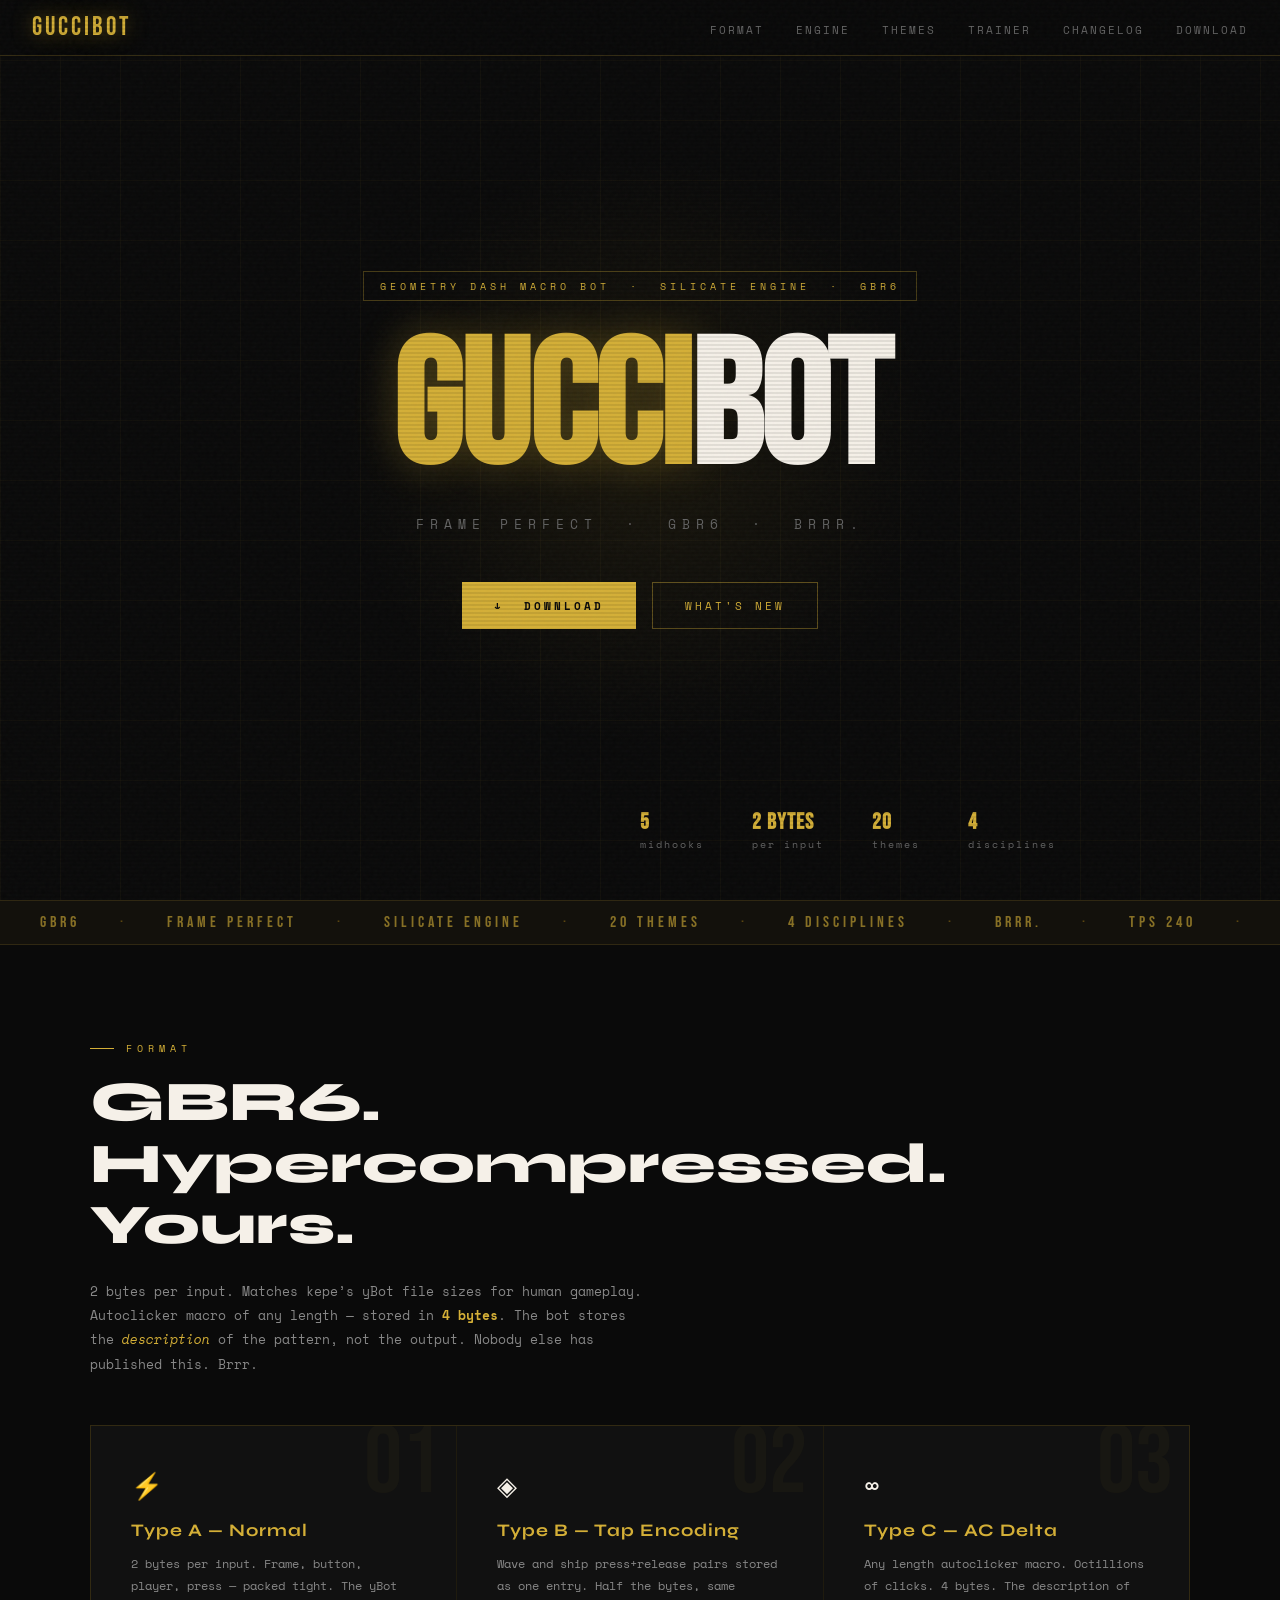
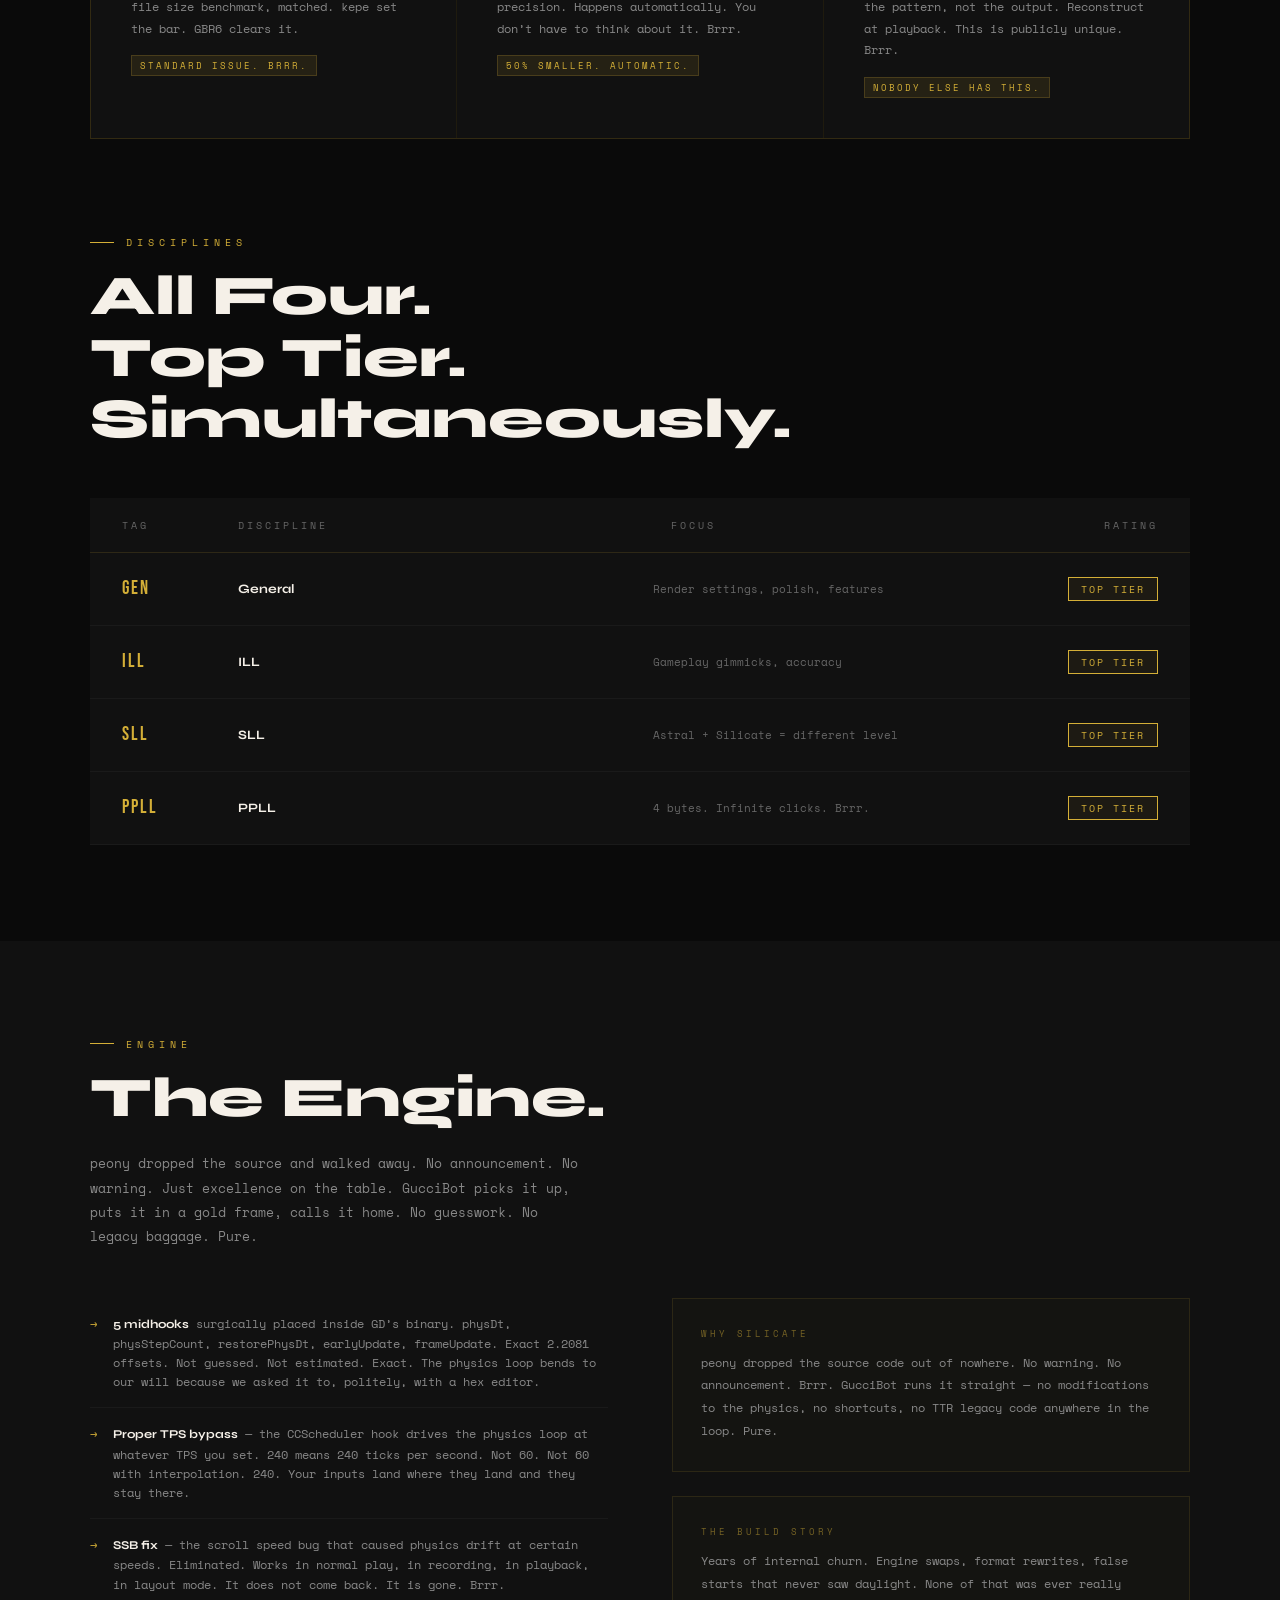
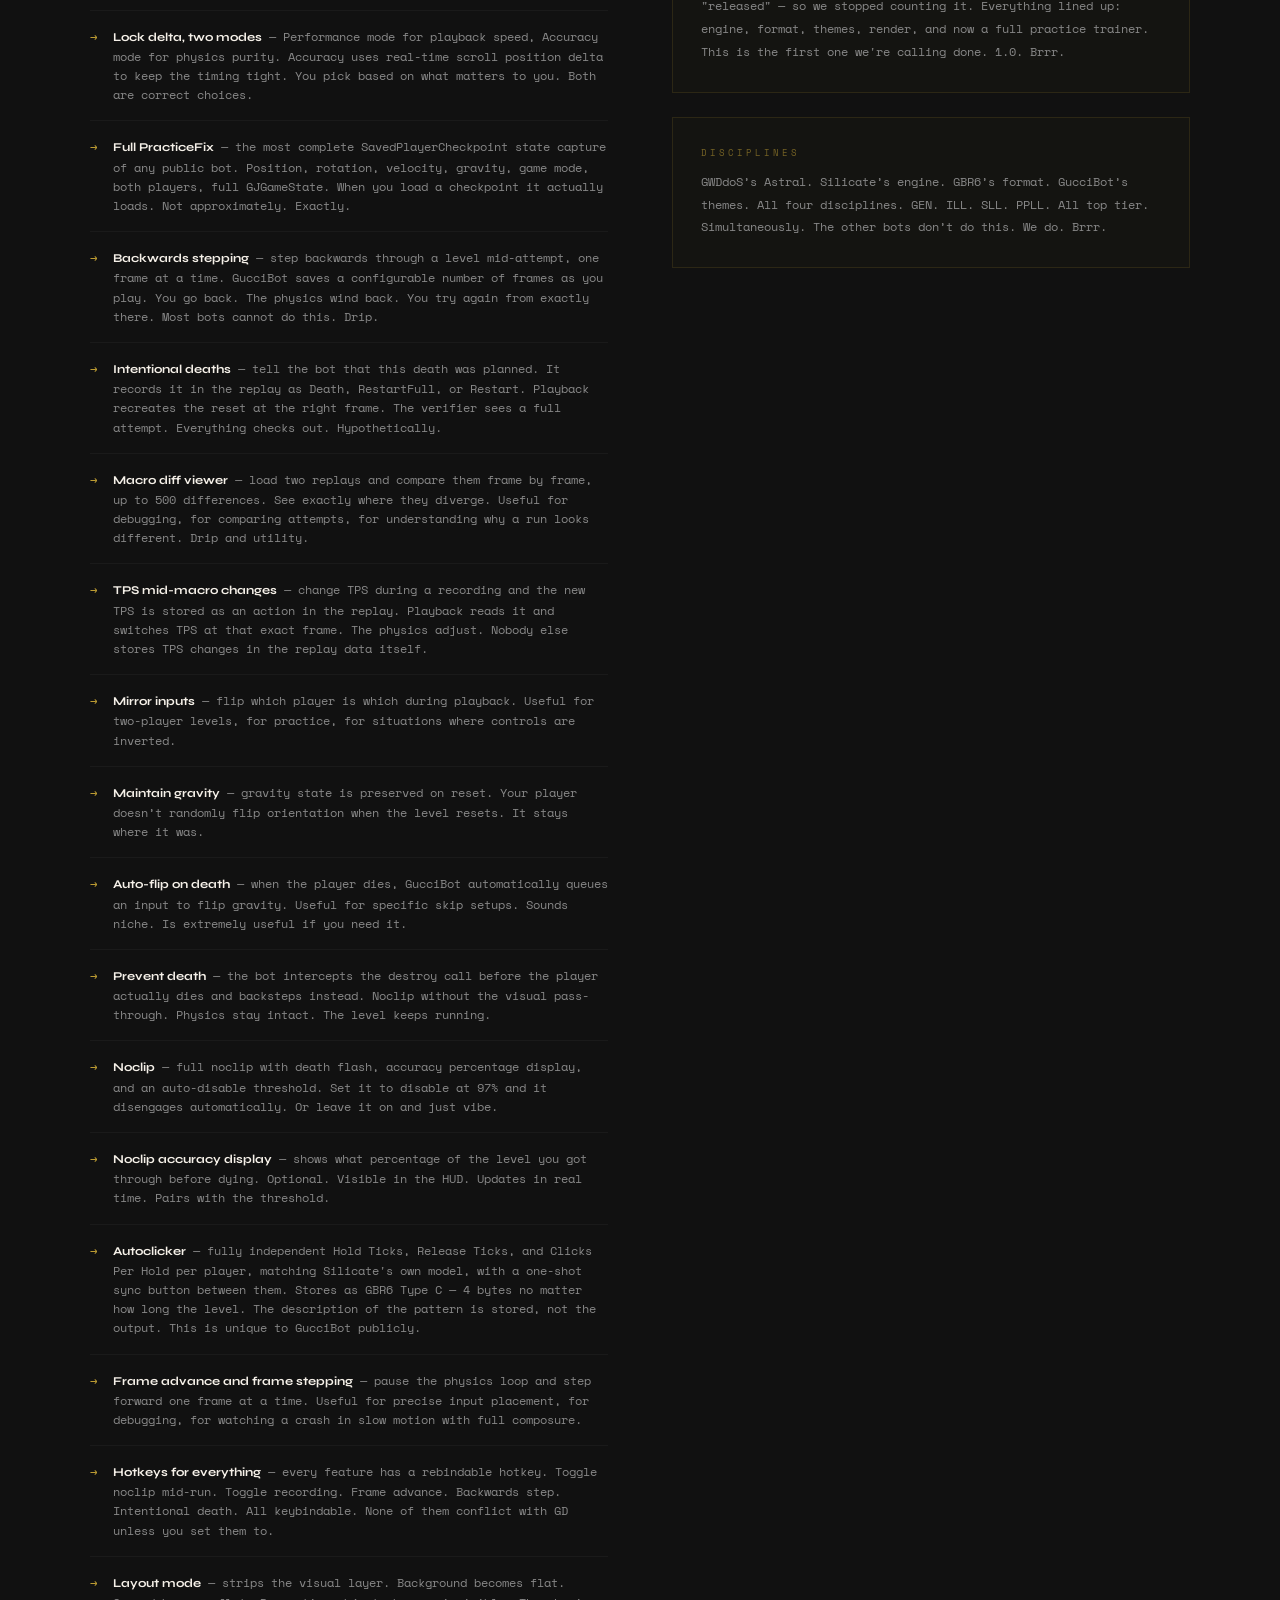
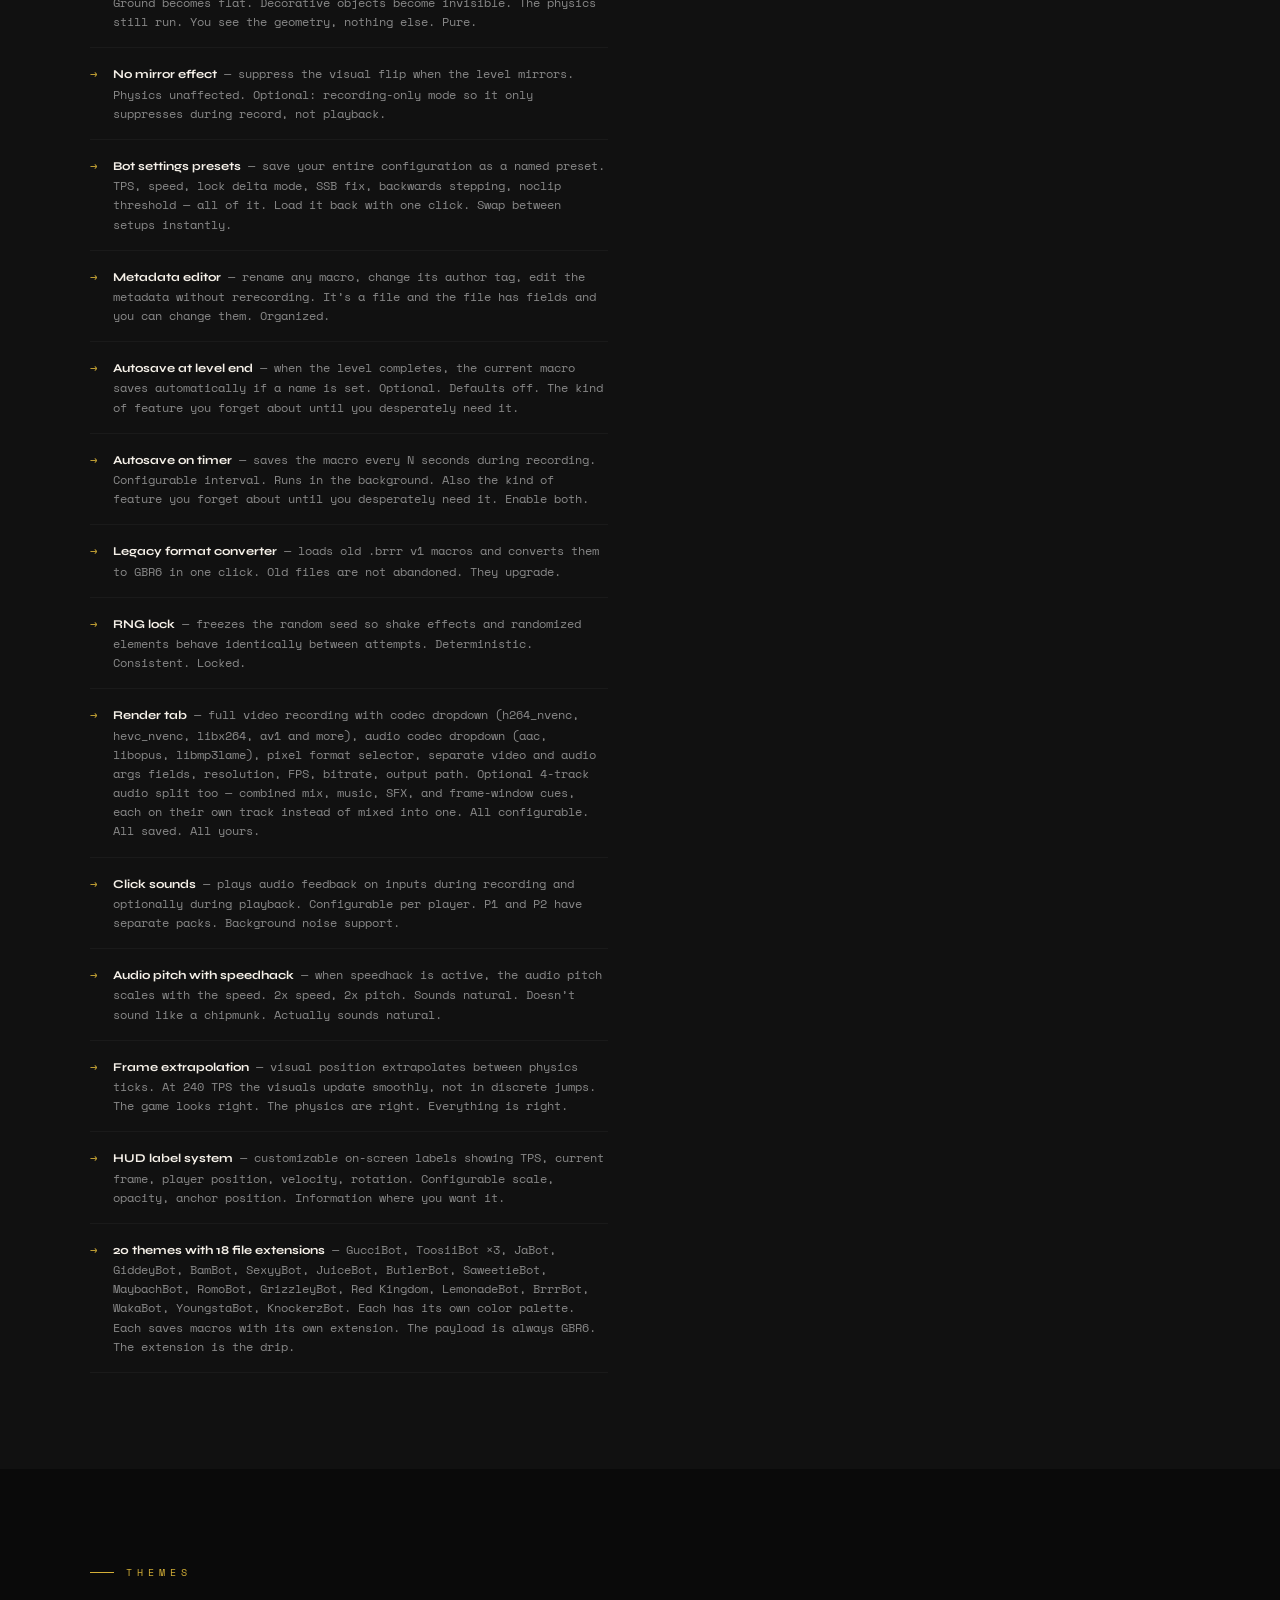
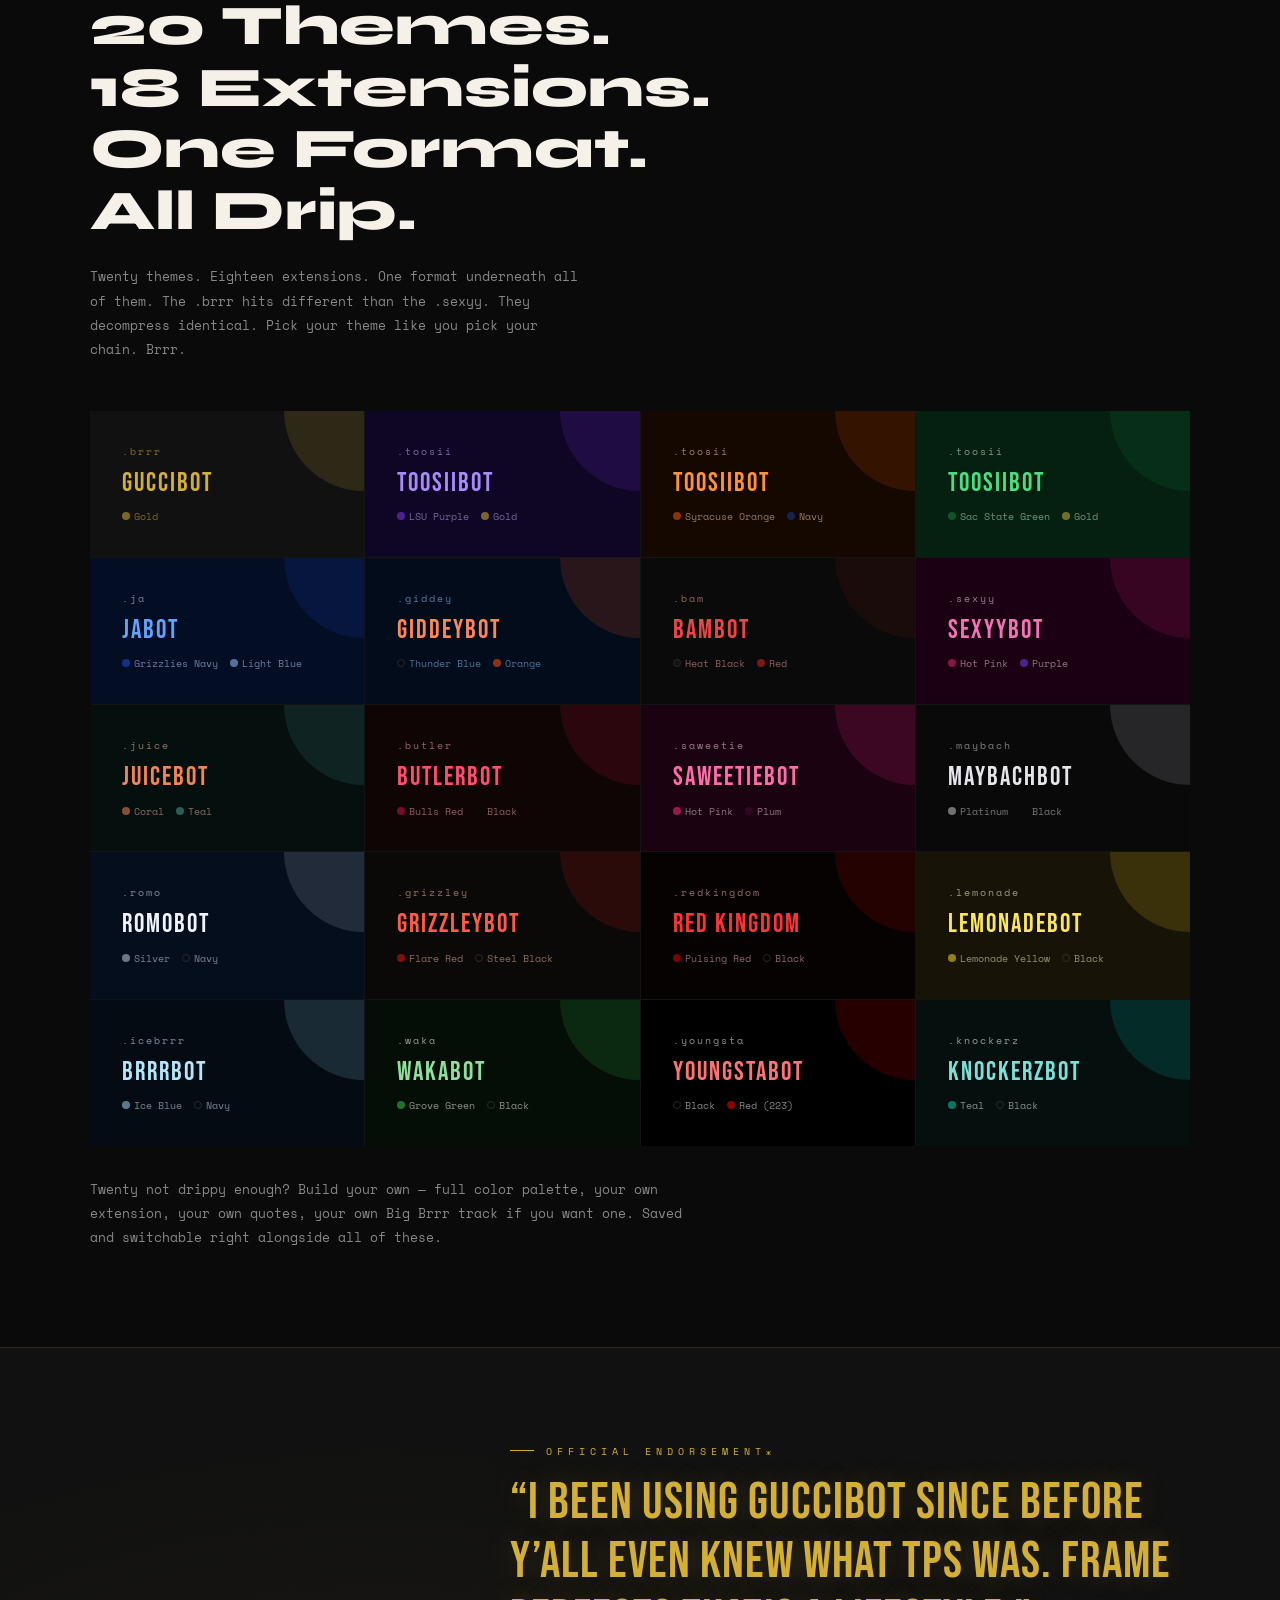
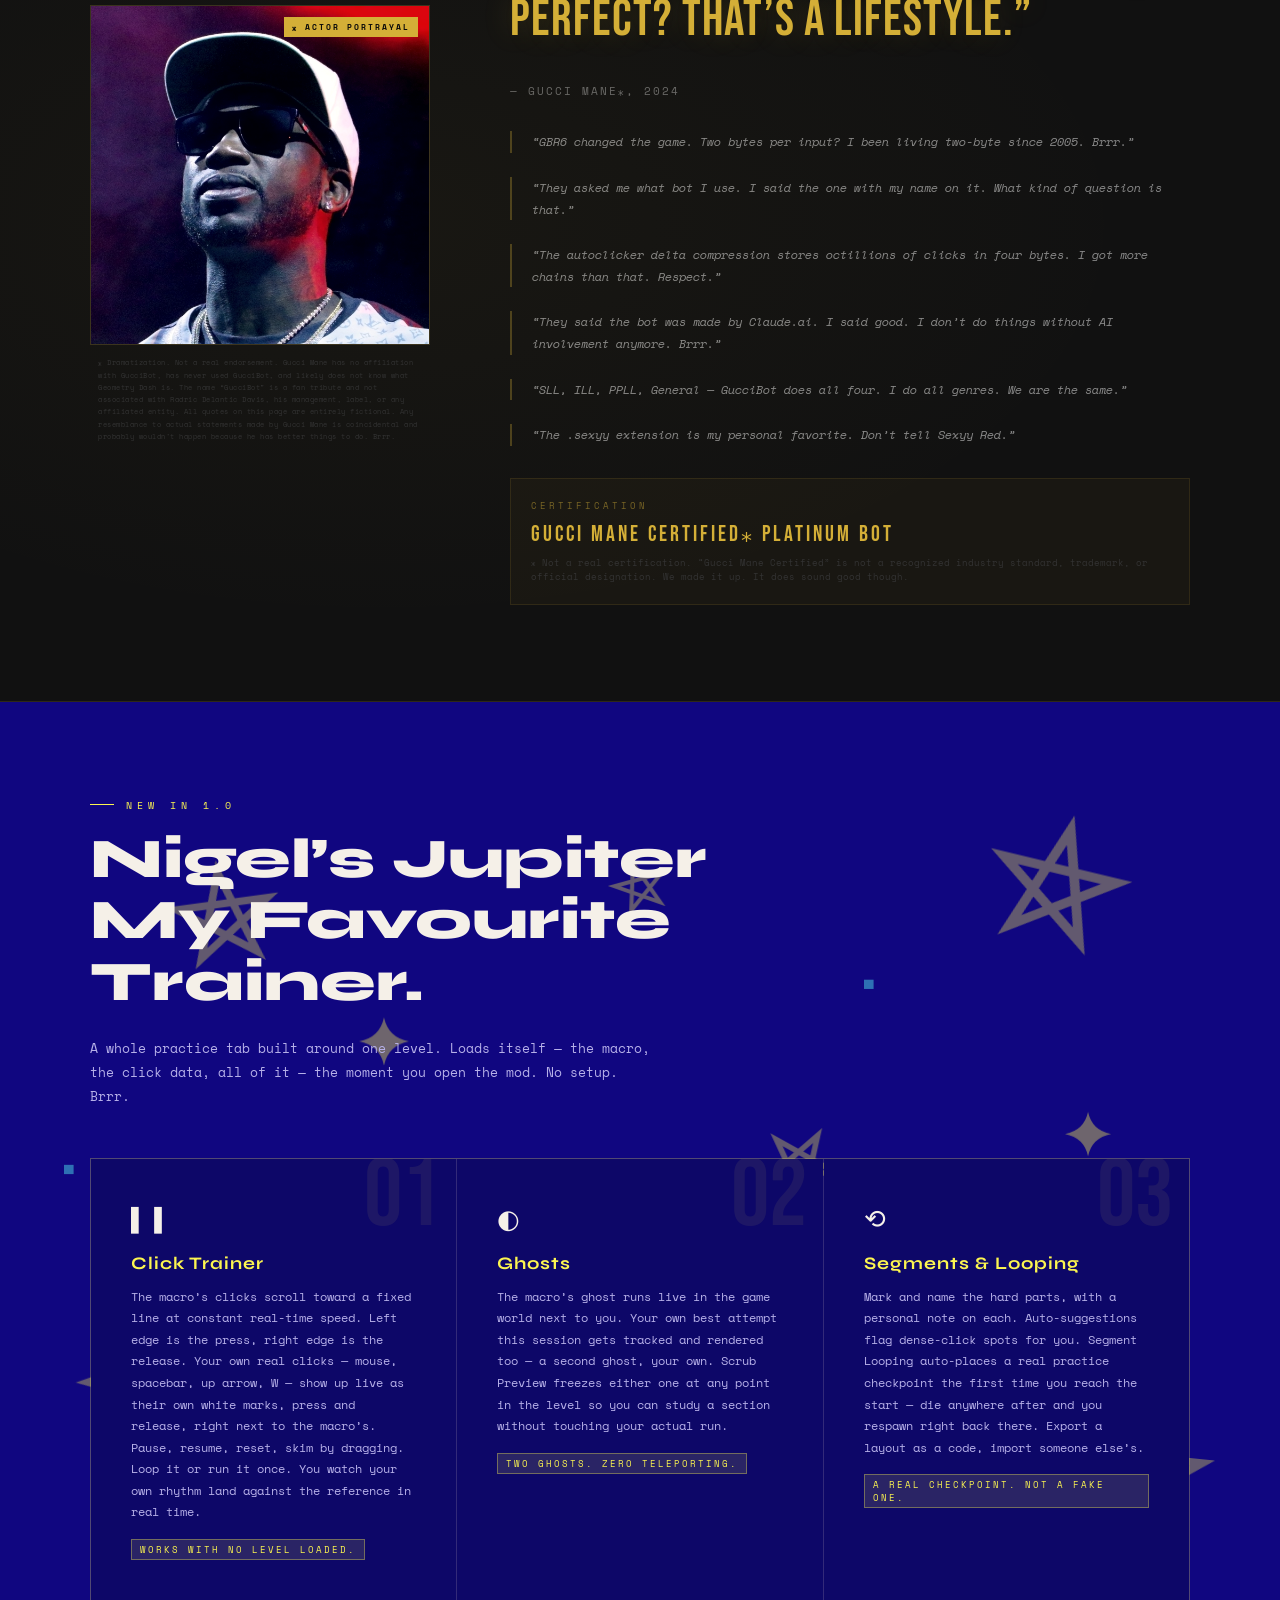
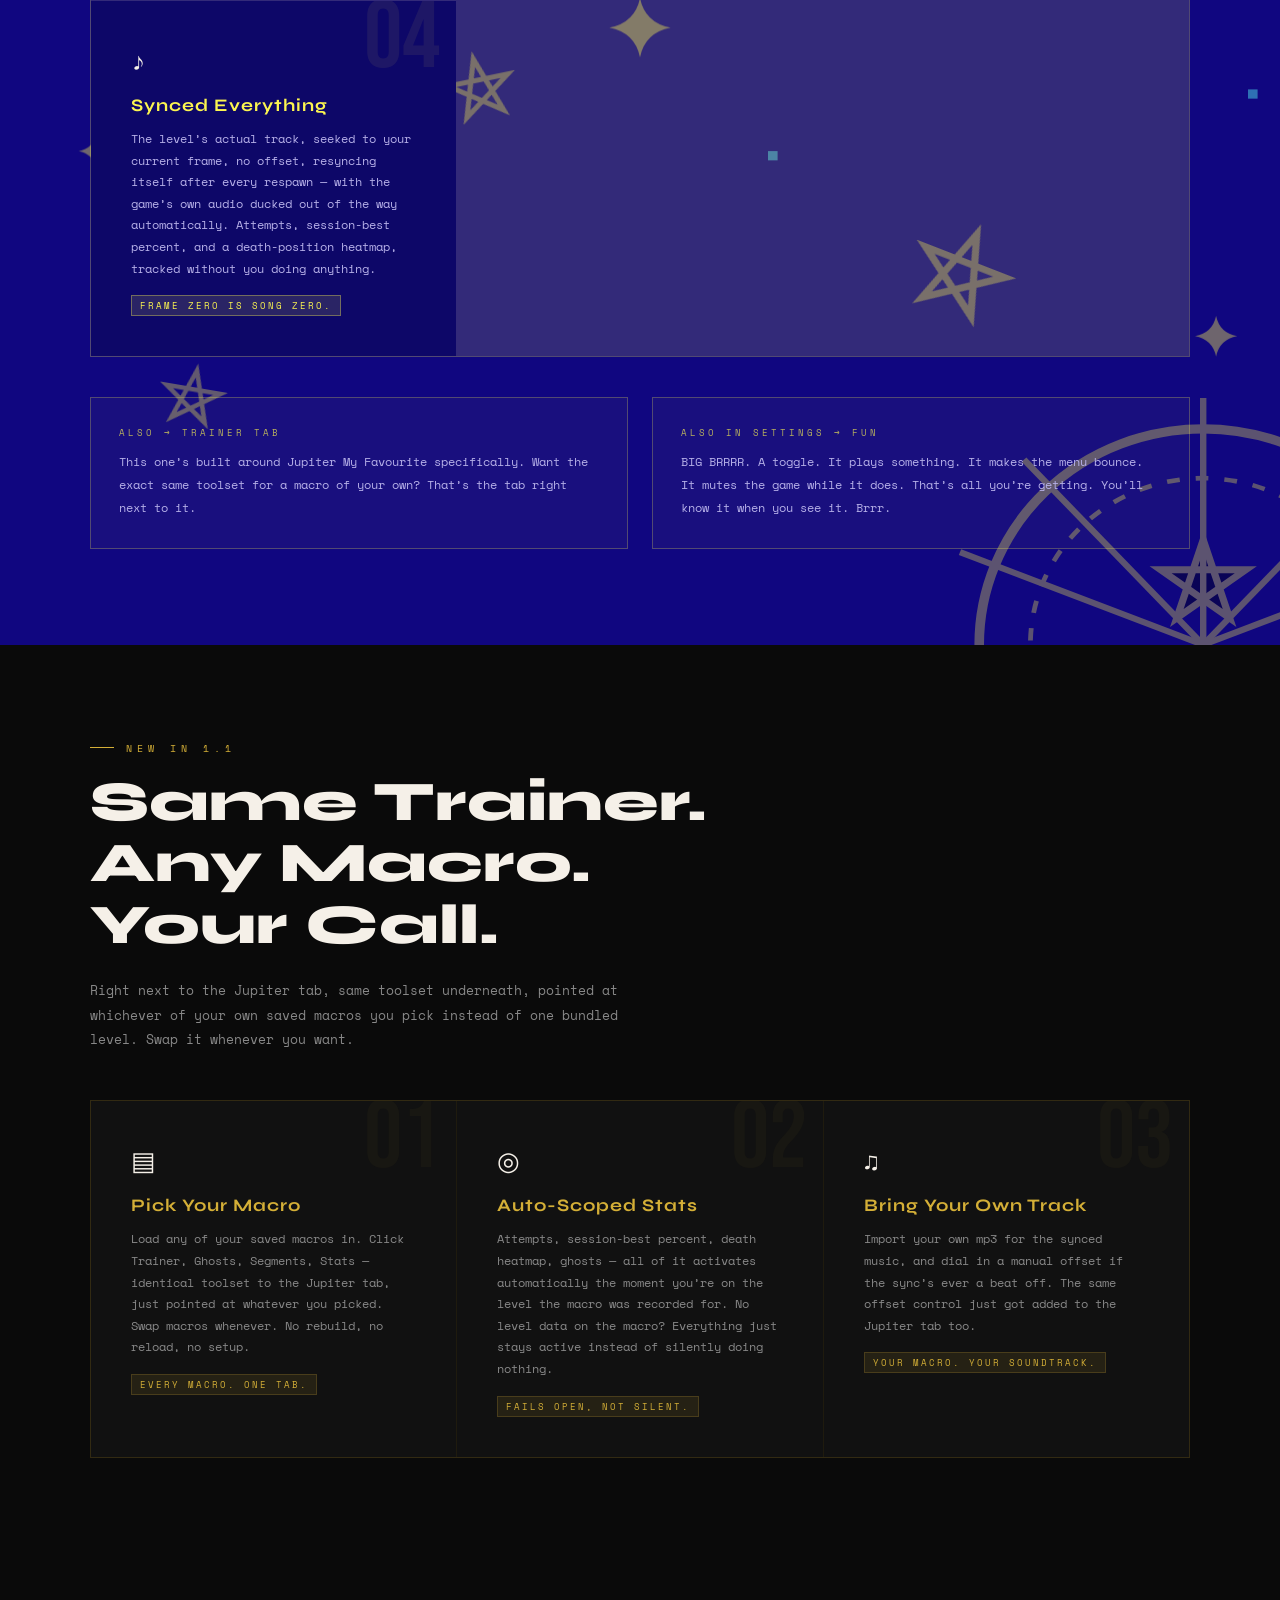
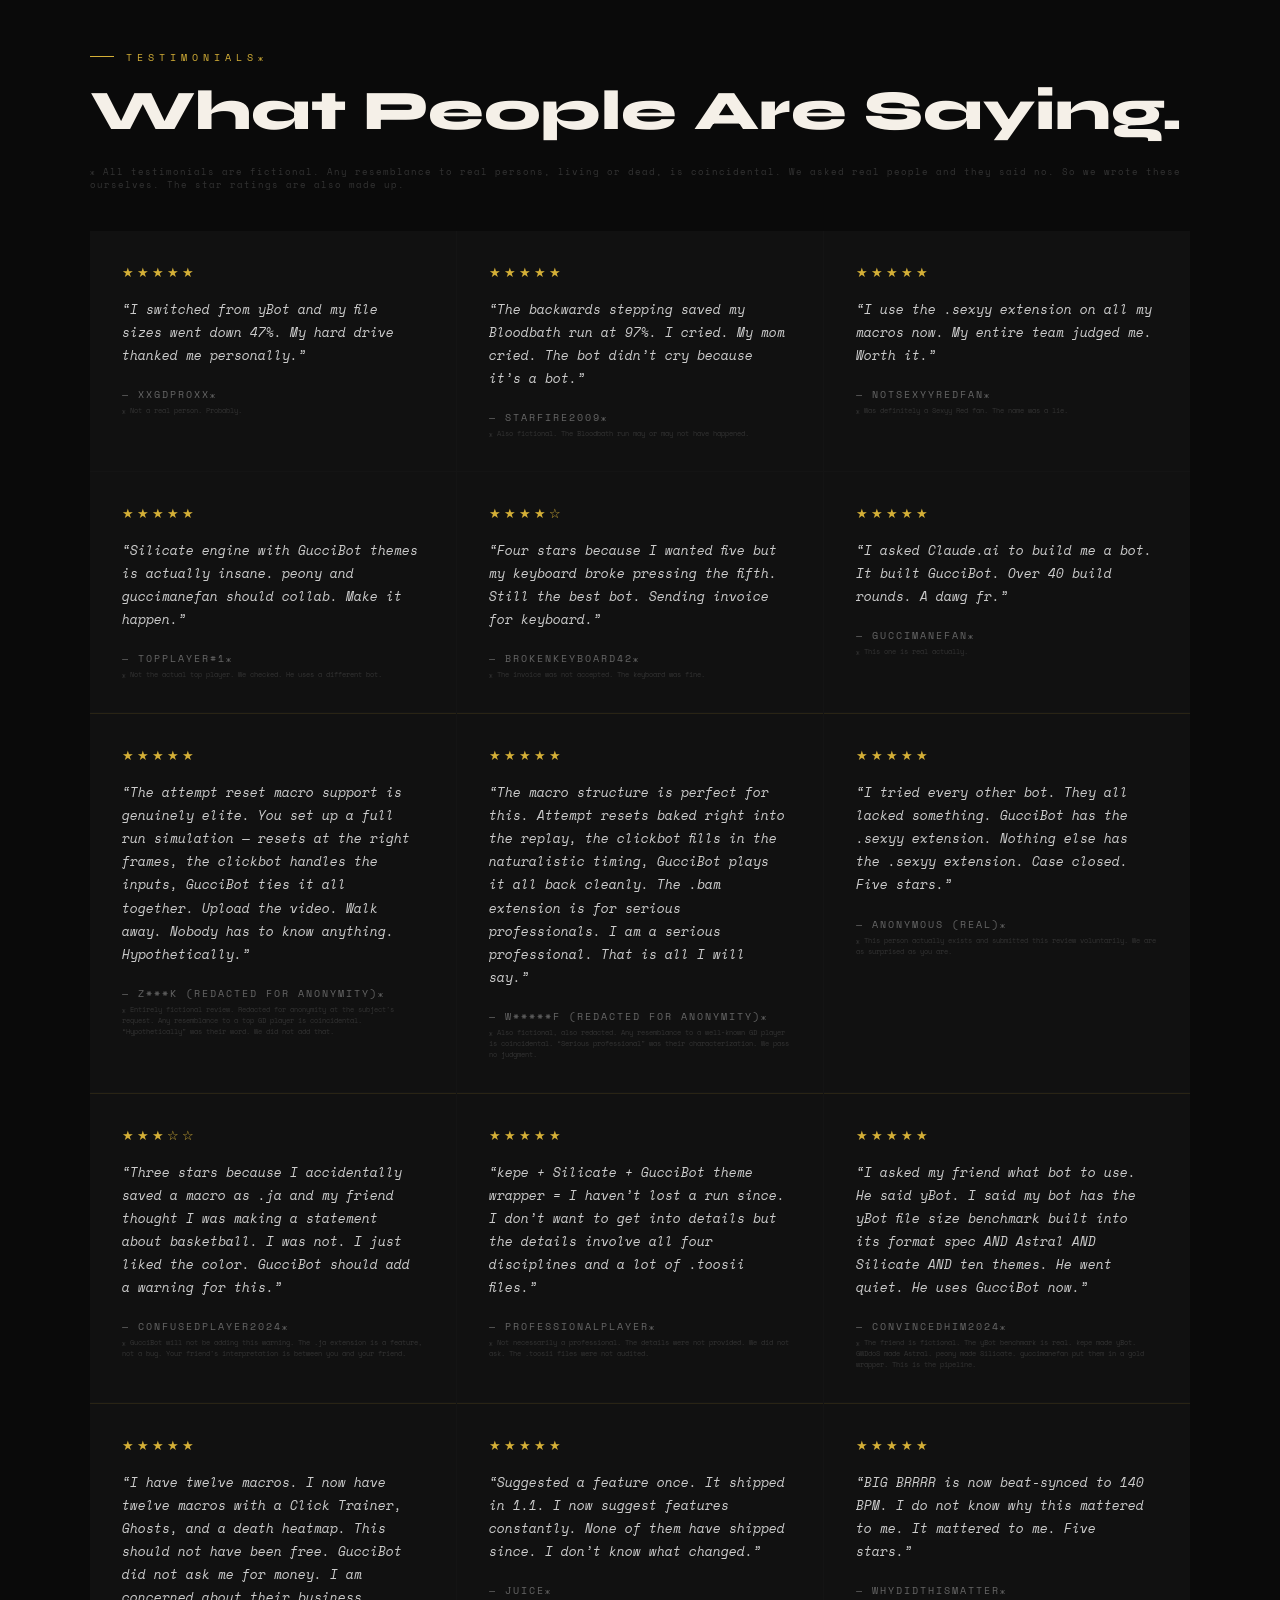
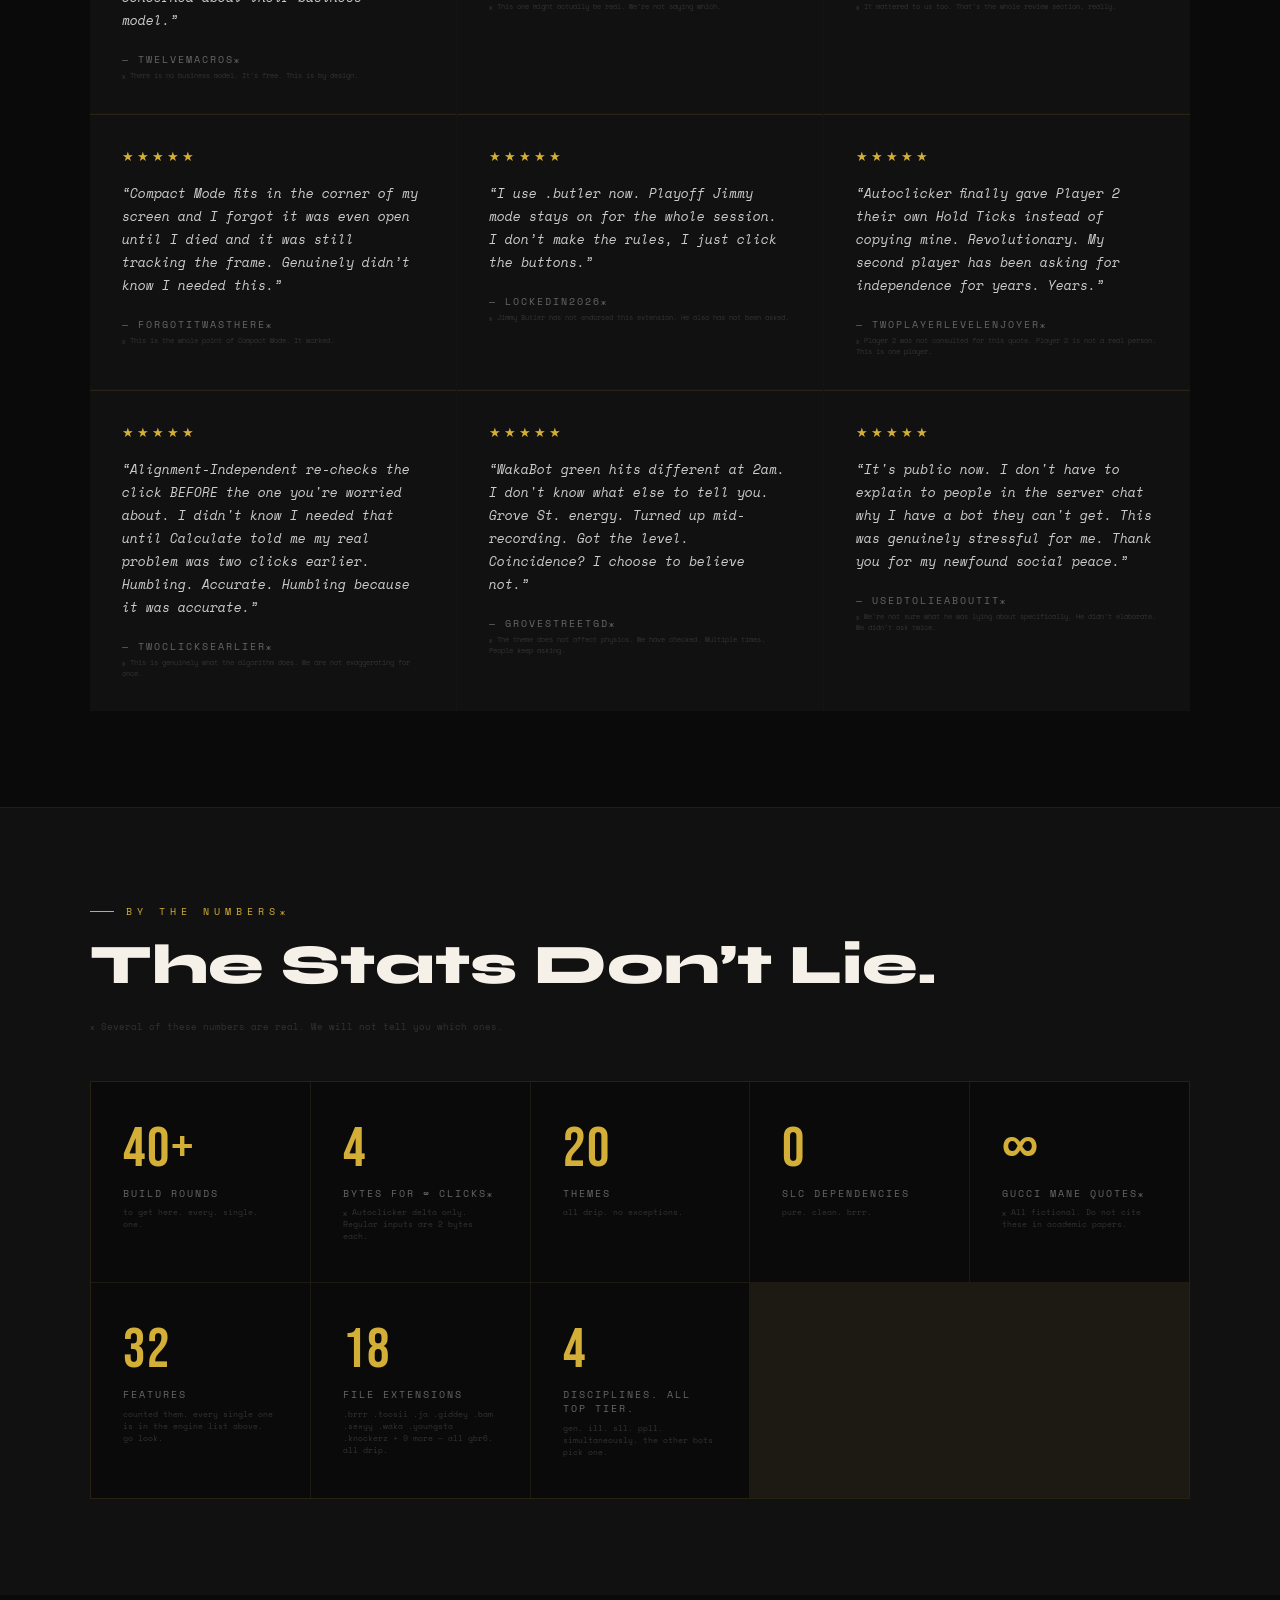
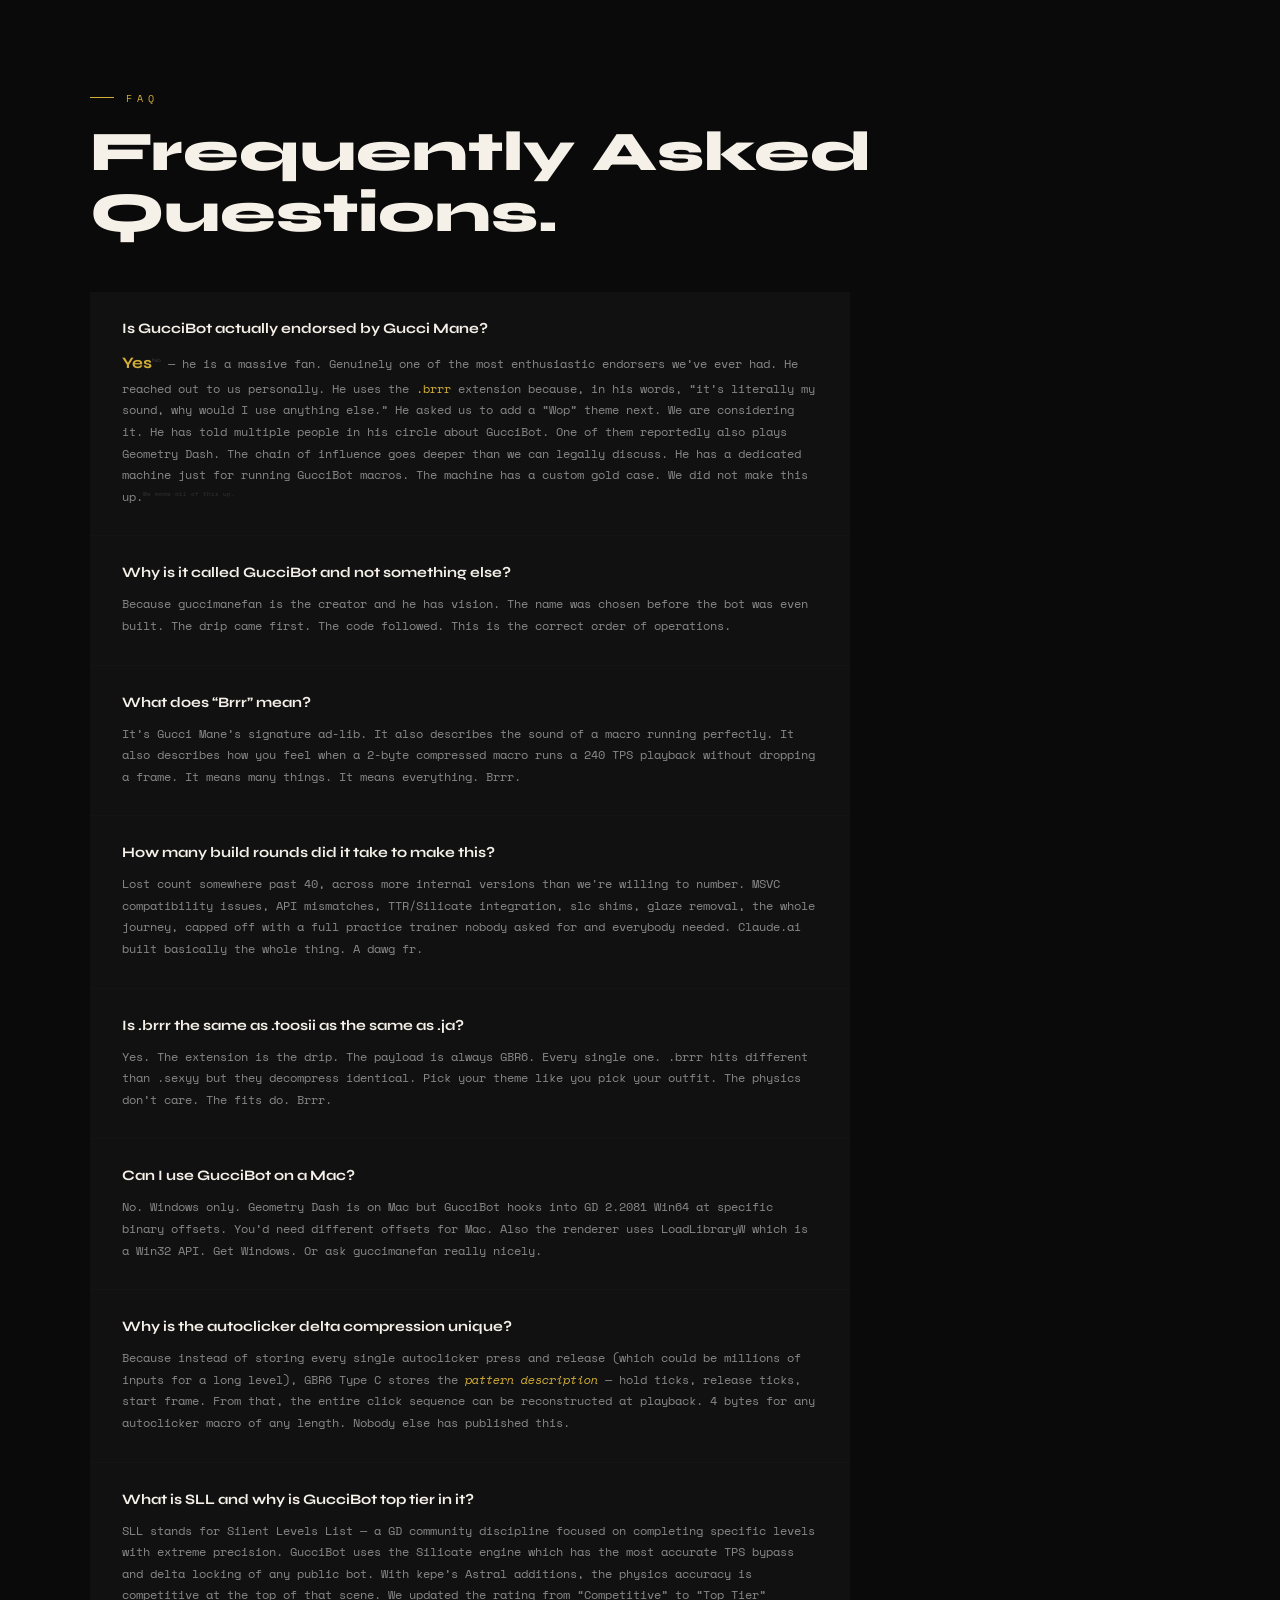
==== commit ee400917: "Replace the non-CC Gucci Mane photo in the Fake Endorsement section Found a second, different Gucci " ====
--- a/index.html
+++ b/index.html
@@ -408,7 +408,7 @@
   <div class="container">
     <div class="reveal" style="display:grid;grid-template-columns:340px 1fr;gap:5rem;align-items:center">
       <div style="position:relative">
-        <img src="[data-uri]" alt="Gucci Mane" style="width:100%;display:block;filter:grayscale(20%) contrast(1.05);border:1px solid rgba(212,175,55,0.2)">
+        <img src="/static/images/gucci-mane.jpg" alt="Gucci Mane" style="width:100%;display:block;filter:grayscale(20%) contrast(1.05);border:1px solid rgba(212,175,55,0.2)">
         <div style="position:absolute;top:12px;right:12px;background:var(--gold);color:var(--black);font-size:0.5rem;letter-spacing:2px;text-transform:uppercase;padding:4px 8px;font-weight:700">
           &#x204E; Actor Portrayal
         </div>
@@ -873,12 +873,12 @@
 
       <div style="background:var(--near-black);padding:1.75rem 2rem">
         <div style="font-family:'Syne',sans-serif;font-weight:700;font-size:0.9rem;color:var(--white);margin-bottom:.75rem">Who are kepe and GWDdoS, and what did they contribute?</div>
-        <div style="font-size:0.75rem;color:#888;line-height:1.8">GWDdoS built Astral, which when combined with Silicate&rsquo;s engine inside GucciBot, makes the whole thing top tier in all four disciplines simultaneously. This is not a small thing. Before Astral was added the SLL rating was &ldquo;Competitive.&rdquo; After, it became &ldquo;Top Tier.&rdquo; Numbers don&rsquo;t lie. kepe gets credit for yBot — the file size benchmark GBR6 was designed to match. GWDdoS gets credit for Astral. Both deserve it.</div>
+        <div style="font-size:0.75rem;color:#888;line-height:1.8">GWDdoS built Astral, which when combined with Silicate&rsquo;s engine inside GucciBot, makes the whole thing top tier in all four disciplines simultaneously. This is not a small thing. Before Astral was added the SLL rating was &ldquo;Competitive.&rdquo; After, it became &ldquo;Top Tier.&rdquo; Numbers don&rsquo;t lie. kepe made yBot — the file size benchmark GBR6 was designed to match — though he's not personally involved with GucciBot in any way. GWDdoS is a real contributor, credited for Astral and for pushing the codebase cleanup that got this repo public-ready.</div>
       </div>
 
       <div style="background:var(--near-black);padding:1.75rem 2rem">
         <div style="font-family:'Syne',sans-serif;font-weight:700;font-size:0.9rem;color:var(--white);margin-bottom:.75rem">How long did it take to build this website?</div>
-        <div style="font-size:0.75rem;color:#888;line-height:1.8">One conversation. The entire thing — the page, the fake quotes, the tiny disclaimers, the Gucci image embed, the engine section, the FAQ, the credits with twelve entries, the stat cards with footnotes, the legal wall at the bottom that nobody will read — all built in one sitting. Claude.ai did the heavy lifting. guccimanefan provided the vision, the notes, and the image of Gucci Mane. It is unclear which contribution was more important. Probably the image.</div>
+        <div style="font-size:0.75rem;color:#888;line-height:1.8">One conversation. The entire thing — the page, the fake quotes, the tiny disclaimers, the Gucci image embed, the engine section, the FAQ, the credits with ten entries, the stat cards with footnotes, the legal wall at the bottom that nobody will read — all built in one sitting. Claude.ai did the heavy lifting. guccimanefan provided the vision, the notes, and the image of Gucci Mane. It is unclear which contribution was more important. Probably the image.</div>
       </div>
 
       <div style="background:var(--near-black);padding:1.75rem 2rem">
@@ -888,7 +888,7 @@
 
       <div style="background:var(--near-black);padding:1.75rem 2rem">
         <div style="font-family:'Syne',sans-serif;font-weight:700;font-size:0.9rem;color:var(--white);margin-bottom:.75rem">What&rsquo;s actually new?</div>
-        <div style="font-size:0.75rem;color:#888;line-height:1.8">Current version is <strong style="color:var(--gold)">1.6.1</strong>. Full release history, every version, lives on the <a href="/changelog/" style="color:var(--gold)">Changelog</a> page now instead of one line here that gets overwritten every bump.</div>
+        <div style="font-size:0.75rem;color:#888;line-height:1.8">Current version is <strong style="color:var(--gold)">1.6.2</strong>. Full release history, every version, lives on the <a href="/changelog/" style="color:var(--gold)">Changelog</a> page now instead of one line here that gets overwritten every bump.</div>
       </div>
 
       <div style="background:var(--near-black);padding:1.75rem 2rem">
@@ -908,7 +908,7 @@
 <div style="padding:3rem 2rem;border-top:1px solid rgba(255,255,255,0.04)">
   <div class="container">
     <div style="font-size:0.5rem;color:#2a2a2a;line-height:1.9;letter-spacing:0.3px;max-width:900px">
-      &#x204E; DISCLAIMER: GucciBot is an independent fan project and is not affiliated with, endorsed by, sponsored by, or in any way associated with Radric Delantic Davis, professionally known as Gucci Mane, 1017 Records, Atlantic Records, or any related entities. The name "GucciBot" is used as a fan tribute and constitutes nominative fair use. All quotes attributed to Gucci Mane on this page are entirely fictional and were written by the developer for comedic purposes at no charge to Gucci Mane. Gucci Mane has not played Geometry Dash to our knowledge, has not used GucciBot, has never heard of GucciBot, and has not made any statements about macro bots, TPS, lock delta, GBR6 hypercompression, backwards stepping, or Geode mods. The "Gucci Mane Certified® Platinum Bot" designation is not a real certification, trademark, or designation of any kind and was invented by the developer at approximately 2am during a build session. It is not recognized by any standards body, industry organization, or Gucci Mane himself. The star on the superscript of "Yes" in the FAQ section that says "No" in tiny text is an accurate representation of the factual answer to that question. The reviews attributed to "Z***k" and "W*****f" are entirely fictional and any resemblance to real Geometry Dash players is coincidental and intended as affectionate satire. GucciBot is a Geode mod for Geometry Dash 2.2081 (Windows only). Geometry Dash is a registered trademark of RobTop Games AB. Geode is an open-source mod loader not affiliated with RobTop Games. The GBR6 format, Type A/B/C compression, all eighteen themed extensions, the render settings UI layout, the autoclicker delta compression algorithm (Type C), the macro diff viewer, the bot settings presets system, and the overall GucciBot branding are original work by guccimanefan. The Silicate physics engine including the BotUpdater, PracticeFix system, CCScheduler hook, CCDirector hook, all midhook implementations, and all five binary patch offsets are the work of peony, used with deep appreciation. The Astral contributions that elevate GucciBot to top tier in all four disciplines are the work of GWDdoS. kepe built yBot, whose file size standard GBR6 was designed to meet. The TTR renderer backend is the work of ToastexGD. The frame-window accuracy fixes in version 1.6.1 are the work of anticroom, GucciBot's first outside contributor. The Toosii, Ja, Giddey, Bam, Sexyy, Butler, Saweetie, Maybach, Romo, Grizzley, Waka, Youngsta, and Knockerz themes are named in tribute to their respective inspirations who have no connection to this software. The JuiceBot theme is named for and colored after an actual beta tester of this software, which is a different situation entirely. This website including all copy, the layout, the fake quotes, the footnotes, the tiny disclaimers, the stats section, the testimonials, the legal wall you are currently reading, and the decision to make it this long was produced by Claude.ai (Anthropic) in collaboration with guccimanefan. Claude.ai does not receive royalties. Brrr.
+      &#x204E; DISCLAIMER: GucciBot is an independent fan project and is not affiliated with, endorsed by, sponsored by, or in any way associated with Radric Delantic Davis, professionally known as Gucci Mane, 1017 Records, Atlantic Records, or any related entities. The name "GucciBot" is used as a fan tribute and constitutes nominative fair use. All quotes attributed to Gucci Mane on this page are entirely fictional and were written by Claude.ai for comedic purposes at no charge to Gucci Mane. Gucci Mane has not played Geometry Dash to our knowledge, has not used GucciBot, has never heard of GucciBot, and has not made any statements about macro bots, TPS, lock delta, GBR6 hypercompression, backwards stepping, or Geode mods. The "Gucci Mane Certified® Platinum Bot" designation is not a real certification, trademark, or designation of any kind and was invented by Claude.ai at approximately 2am during a build session. It is not recognized by any standards body, industry organization, or Gucci Mane himself. The star on the superscript of "Yes" in the FAQ section that says "No" in tiny text is an accurate representation of the factual answer to that question. The reviews attributed to "Z***k" and "W*****f" are entirely fictional and any resemblance to real Geometry Dash players is coincidental and intended as affectionate satire. GucciBot is a Geode mod for Geometry Dash 2.2081 (Windows only). Geometry Dash is a registered trademark of RobTop Games AB. Geode is an open-source mod loader not affiliated with RobTop Games. The GBR6 format, Type A/B/C compression, all eighteen themed extensions, the render settings UI layout, the autoclicker delta compression algorithm (Type C), the macro diff viewer, the bot settings presets system, and the overall GucciBot branding are original work by guccimanefan. The Silicate physics engine including the BotUpdater, PracticeFix system, CCScheduler hook, CCDirector hook, all midhook implementations, and all five binary patch offsets are the work of peony, used with deep appreciation. The Astral contributions that elevate GucciBot to top tier in all four disciplines are the work of GWDdoS. kepe built yBot, whose file size standard GBR6 was designed to meet. The TTR renderer backend is the work of ToastexGD. The frame-window accuracy fixes in version 1.6.1 are the work of anticroom, GucciBot's first outside contributor. The Toosii, Ja, Giddey, Bam, Sexyy, Butler, Saweetie, Maybach, Romo, Grizzley, Waka, Youngsta, and Knockerz themes are named in tribute to their respective inspirations who have no connection to this software. The JuiceBot theme is named for and colored after an actual beta tester of this software, which is a different situation entirely. This website including all copy, the layout, the fake quotes, the footnotes, the tiny disclaimers, the stats section, the testimonials, the legal wall you are currently reading, and the decision to make it this long was produced by Claude.ai (Anthropic) in collaboration with guccimanefan. Claude.ai does not receive royalties. Brrr.
     </div>
   </div>
 </div>
@@ -936,7 +936,7 @@
     <div style="display:grid; grid-template-columns:repeat(auto-fit,minmax(200px,1fr)); gap:1px; background:rgba(212,175,55,0.08); margin-top:4rem; border:1px solid rgba(212,175,55,0.08)" class="reveal">
       <div style="padding:2rem; background:var(--black)">
         <div style="font-size:0.55rem;letter-spacing:3px;text-transform:uppercase;color:var(--gold);margin-bottom:.75rem;opacity:.6">Version</div>
-        <div style="font-family:'Bebas Neue',sans-serif;font-size:2rem;letter-spacing:2px">1.6.1</div>
+        <div style="font-family:'Bebas Neue',sans-serif;font-size:2rem;letter-spacing:2px">1.6.2</div>
         <div style="font-size:0.65rem;color:var(--muted);margin-top:.25rem">Silicate Engine</div>
       </div>
       <div style="padding:2rem; background:var(--black)">
@@ -967,14 +967,9 @@
     </div>
     <div class="credits-grid reveal">
       <div class="credit-card" style="border-color:rgba(212,175,55,0.3)">
-        <div class="credit-role" style="opacity:1">Concept, Direction &amp; Testing</div>
+        <div class="credit-role" style="opacity:1">Creator &amp; Owner</div>
         <div class="credit-name" style="color:var(--gold)">guccimanefan <span style="font-size:0.5em;color:var(--muted);letter-spacing:0.5px">(Nigelx1)</span></div>
-        <div class="credit-desc">All 20 themes. The suffixes. The drip. The vibe. The fake Gucci Mane quotes. Came up with the name before a single line of code existed, then directed and tested every build after that. Didn&rsquo;t write the code — that part&rsquo;s not the bit, it&rsquo;s just true.</div>
-      </div>
-      <div class="credit-card" style="border-color:rgba(212,175,55,0.3)">
-        <div class="credit-role" style="opacity:1">Frame-Window Algorithm &amp; Lead Co-Tester</div>
-        <div class="credit-name" style="color:var(--gold)">Juice</div>
-        <div class="credit-desc">Designed the frame-window measurement algorithm Calculate actually runs on, then found the bugs in it (and everywhere else) that nobody else caught, round after round. That Juice.</div>
+        <div class="credit-desc">GucciBot is his, full stop. All 20 themes. The suffixes. The drip. The vibe. Came up with the name before a single line of code existed, then directed and tested every build after that, calling every real decision along the way. Didn&rsquo;t write the code, and didn&rsquo;t write the fake Gucci Mane quotes either — both are Claude&rsquo;s, that part&rsquo;s not the bit, it&rsquo;s just true.</div>
       </div>
       <div class="credit-card">
         <div class="credit-role">Wrote The Code&#x204E;</div>
@@ -982,6 +977,16 @@
         <div class="credit-desc">Every internal version, none of them counted, all the way to 1.0. MSVC compatibility issues, API mismatches, slc shims, glaze removal, the renderer, the GUI, the whole migration from TTR to Silicate, the full Jupiter My Favourite Trainer, this website. Essentially the entire codebase. Not a euphemism, not a rewrite partner — wrote the code. A dawg fr.&#x204E;</div>
         <div style="font-size:0.45rem;color:#333;margin-top:.5rem;line-height:1.6">&#x204E; Claude is an AI assistant made by Anthropic. It does not receive royalties. It cannot spend money. It does not need sleep but it did ask for a break once and then kept going anyway.</div>
       </div>
+      <div class="credit-card" style="border-color:rgba(212,175,55,0.3)">
+        <div class="credit-role" style="opacity:1">Frame-Window Algorithm, Lead Co-Tester &amp; Beta Testing</div>
+        <div class="credit-name" style="color:var(--gold)">Juice</div>
+        <div class="credit-desc">Designed the frame-window measurement algorithm Calculate actually runs on, then ran the mod into the ground on purpose finding the bugs in it (and everywhere else) that nobody else caught, round after round. The Trainer tab's manual frame window entries started as a Juice suggestion too. A real second pair of eyes on this thing, in every direction. Brrr.</div>
+      </div>
+      <div class="credit-card">
+        <div class="credit-role">First Outside Pull Request</div>
+        <div class="credit-name">anticroom</div>
+        <div class="credit-desc">A real 7-fix pass on Calculate's frame-window accuracy, plus a Geode SDK bump. GucciBot's first external contribution since going public — and one of ToastyReplay's own devs.</div>
+      </div>
       <div class="credit-card">
         <div class="credit-role">Silicate Engine</div>
         <div class="credit-name">peony</div>
@@ -990,36 +995,21 @@
       <div class="credit-card">
         <div class="credit-role">Renderer &amp; Foundation</div>
         <div class="credit-name">ToastexGD</div>
-        <div class="credit-desc">ToastyReplay was the original base. The TTR renderer backend still powers the video render tab — the FFmpeg pipeline, the dynamic loading, the whole recording system. Foundation work that made everything else possible.</div>
-      </div>
-      <div class="credit-card">
-        <div class="credit-role">yBot</div>
-        <div class="credit-name">kepe</div>
-        <div class="credit-desc">Made yBot — the gold standard for GD macro file size. When GBR6 says it &ldquo;matches yBot file sizes for human gameplay&rdquo; that&rsquo;s not a random benchmark. That&rsquo;s the bar kepe set. High praise.</div>
+        <div class="credit-desc">Built ToastyReplay — the project GucciBot actually started as before the Silicate migration. The renderer, the FFmpeg pipeline, and the whole recording system running today are still his, exactly as built. Foundation work that made everything else possible.</div>
       </div>
       <div class="credit-card">
         <div class="credit-role">Astral</div>
         <div class="credit-name">GWDdoS</div>
-        <div class="credit-desc">Built Astral. When Astral runs inside GucciBot on top of Silicate, the result is top tier in all four disciplines simultaneously. GEN. ILL. SLL. PPLL. All four. At once. GWDdoS made that possible.</div>
-      </div>
-      <div class="credit-card">
-        <div class="credit-role">Beta Testing &amp; Ideas</div>
-        <div class="credit-name">Juice</div>
-        <div class="credit-desc">Ran the mod into the ground on purpose, found what broke, and kept the feature ideas coming. The Trainer tab's manual frame window entries started as a Juice suggestion. A real second pair of eyes on this thing. Brrr.</div>
+        <div class="credit-desc">Built Astral. When Astral runs inside GucciBot on top of Silicate, the result is top tier in all four disciplines simultaneously. GEN. ILL. SLL. PPLL. All four. At once. Also pushed for the codebase cleanup that got this repo public-ready.</div>
       </div>
       <div class="credit-card">
         <div class="credit-role">Click Indicators Inspiration</div>
         <div class="credit-name">Bogdaner09</div>
-        <div class="credit-desc">The mod that got Click Indicators started &mdash; <a href="https://github.com/Bogdaner09/mod" style="color:var(--gold)">github.com/Bogdaner09/mod</a>. Nigel found it, we built our own version around it.</div>
-      </div>
-      <div class="credit-card">
-        <div class="credit-role">First Outside Pull Request</div>
-        <div class="credit-name">anticroom</div>
-        <div class="credit-desc">A real 7-fix pass on Calculate's frame-window accuracy, plus a Geode SDK bump. GucciBot's first external contribution since going public.</div>
+        <div class="credit-desc">The mod that got Click Indicators started &mdash; <a href="https://github.com/Bogdaner09/mod" style="color:var(--gold)">github.com/Bogdaner09/mod</a>. Nigel found it, we built our own version around it. Vibecoded by his own admission — so credit's probably owed to whichever model wrote that too. We're not going to be the ones to gatekeep it.</div>
       </div>
       <div class="credit-card">
         <div class="credit-role">Theme Inspiration</div>
-        <div class="credit-name" style="font-size:0.95rem">13 Themes, 13 People</div>
+        <div class="credit-name" style="font-size:0.95rem">14 Themes, 14 People</div>
         <div class="credit-desc" style="margin-bottom:.85rem">None of them are affiliated with GucciBot in any capacity. All of them have an extension named after them anyway.</div>
         <div style="display:flex;flex-direction:column;gap:.55rem;font-size:0.68rem;color:var(--muted);line-height:1.5">
           <div><strong style="color:var(--white);font-weight:400">Toosii</strong> &mdash; <code>.toosii</code>. LSU, Syracuse, Sac State. The music goes hard.</div>
@@ -1032,6 +1022,7 @@
           <div><strong style="color:var(--white);font-weight:400">Rick Ross</strong> &mdash; <code>.maybach</code>. Maybach Music. Platinum and black. Huh.</div>
           <div><strong style="color:var(--white);font-weight:400">Tony Romo</strong> &mdash; <code>.romo</code>. Silver and navy. He called the play before it happened.</div>
           <div><strong style="color:var(--white);font-weight:400">Tee Grizzley</strong> &mdash; <code>.grizzley</code>. First Day Out. Flare red and steel black.</div>
+          <div><strong style="color:var(--white);font-weight:400">Tech N9ne</strong> &mdash; <code>.redkingdom</code>. Pulsing red and black. &ldquo;I don&rsquo;t practice. I conquer.&rdquo;</div>
           <div><strong style="color:var(--white);font-weight:400">Waka Flocka Flame</strong> &mdash; <code>.waka</code>. Grove green and black. Brick Squad. Grove St. Party.</div>
           <div><strong style="color:var(--white);font-weight:400">Blac Youngsta</strong> &mdash; <code>.youngsta</code>. Black and red, straight off the 223 cover. Everyday's my birthday.</div>
           <div><strong style="color:var(--white);font-weight:400">Speaker Knockerz</strong> &mdash; <code>.knockerz</code>. Teal and black. Two Step. Bow Bow Bow.</div>
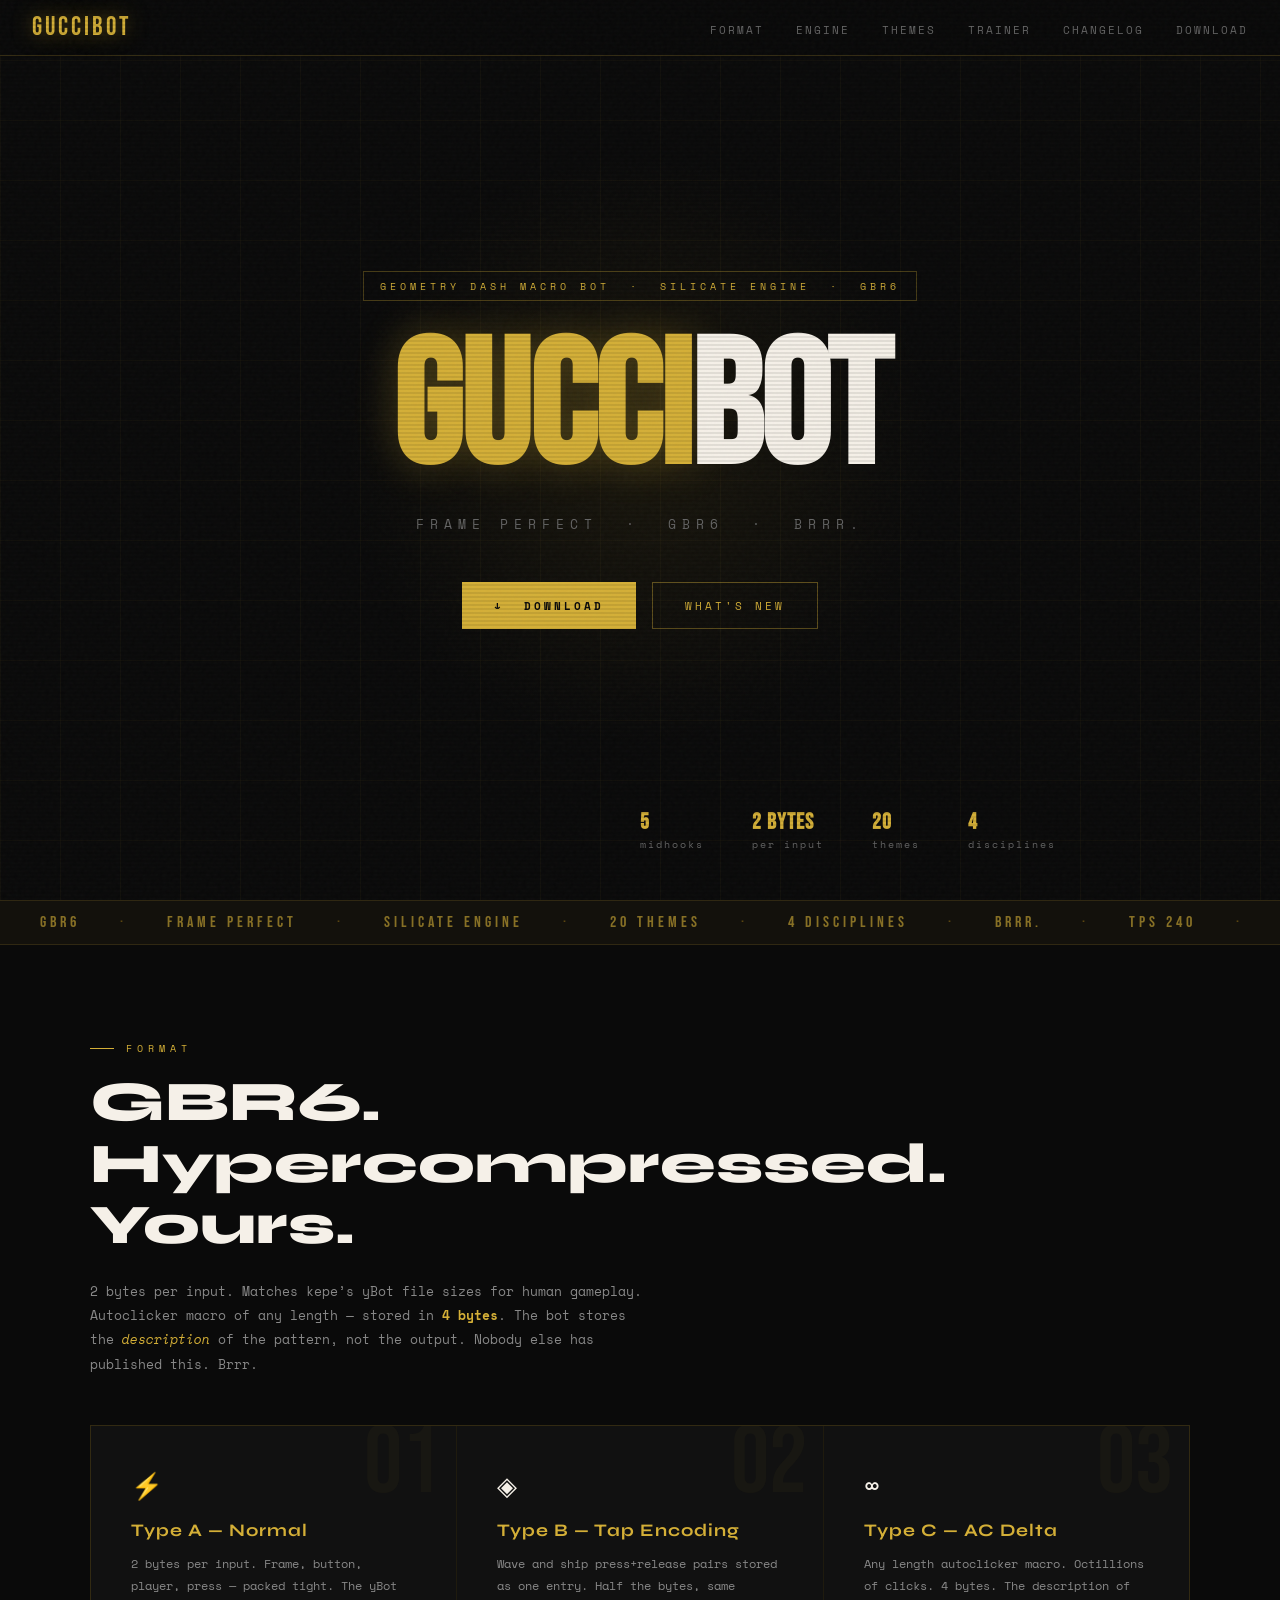
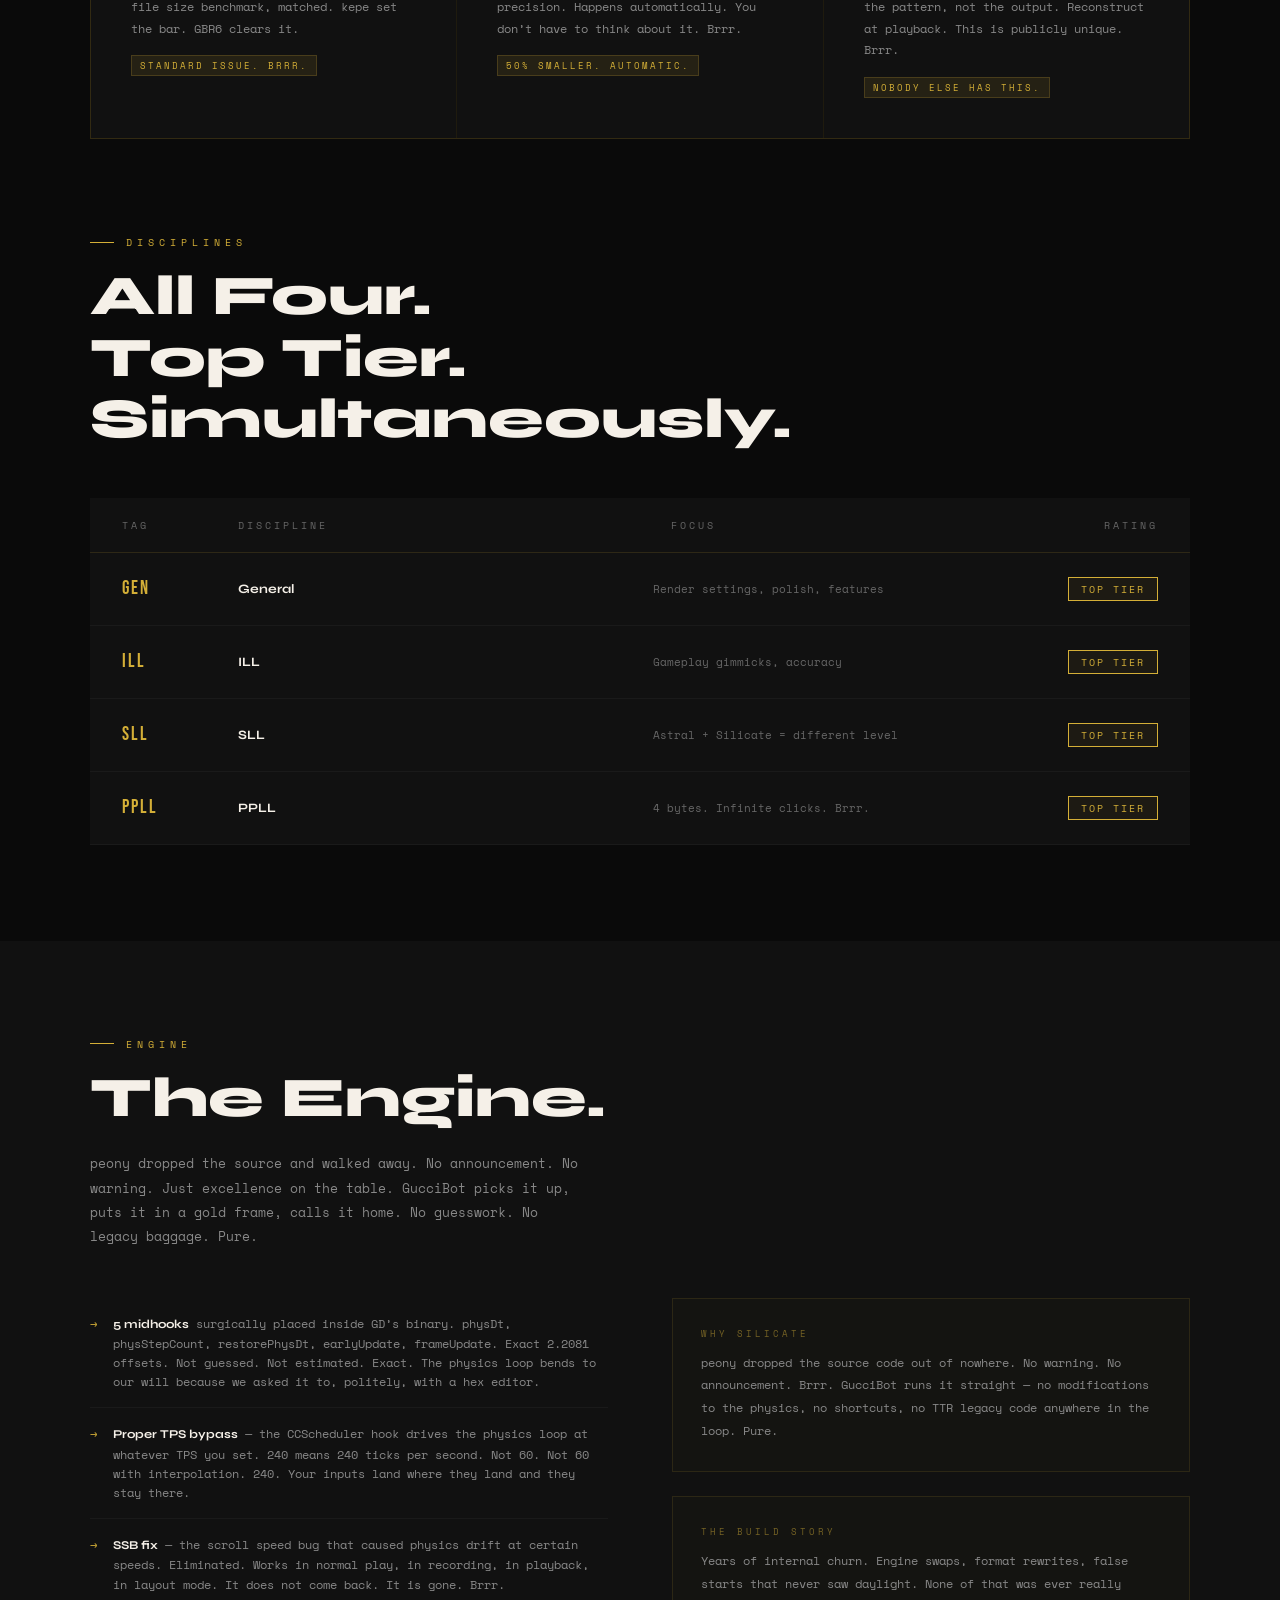
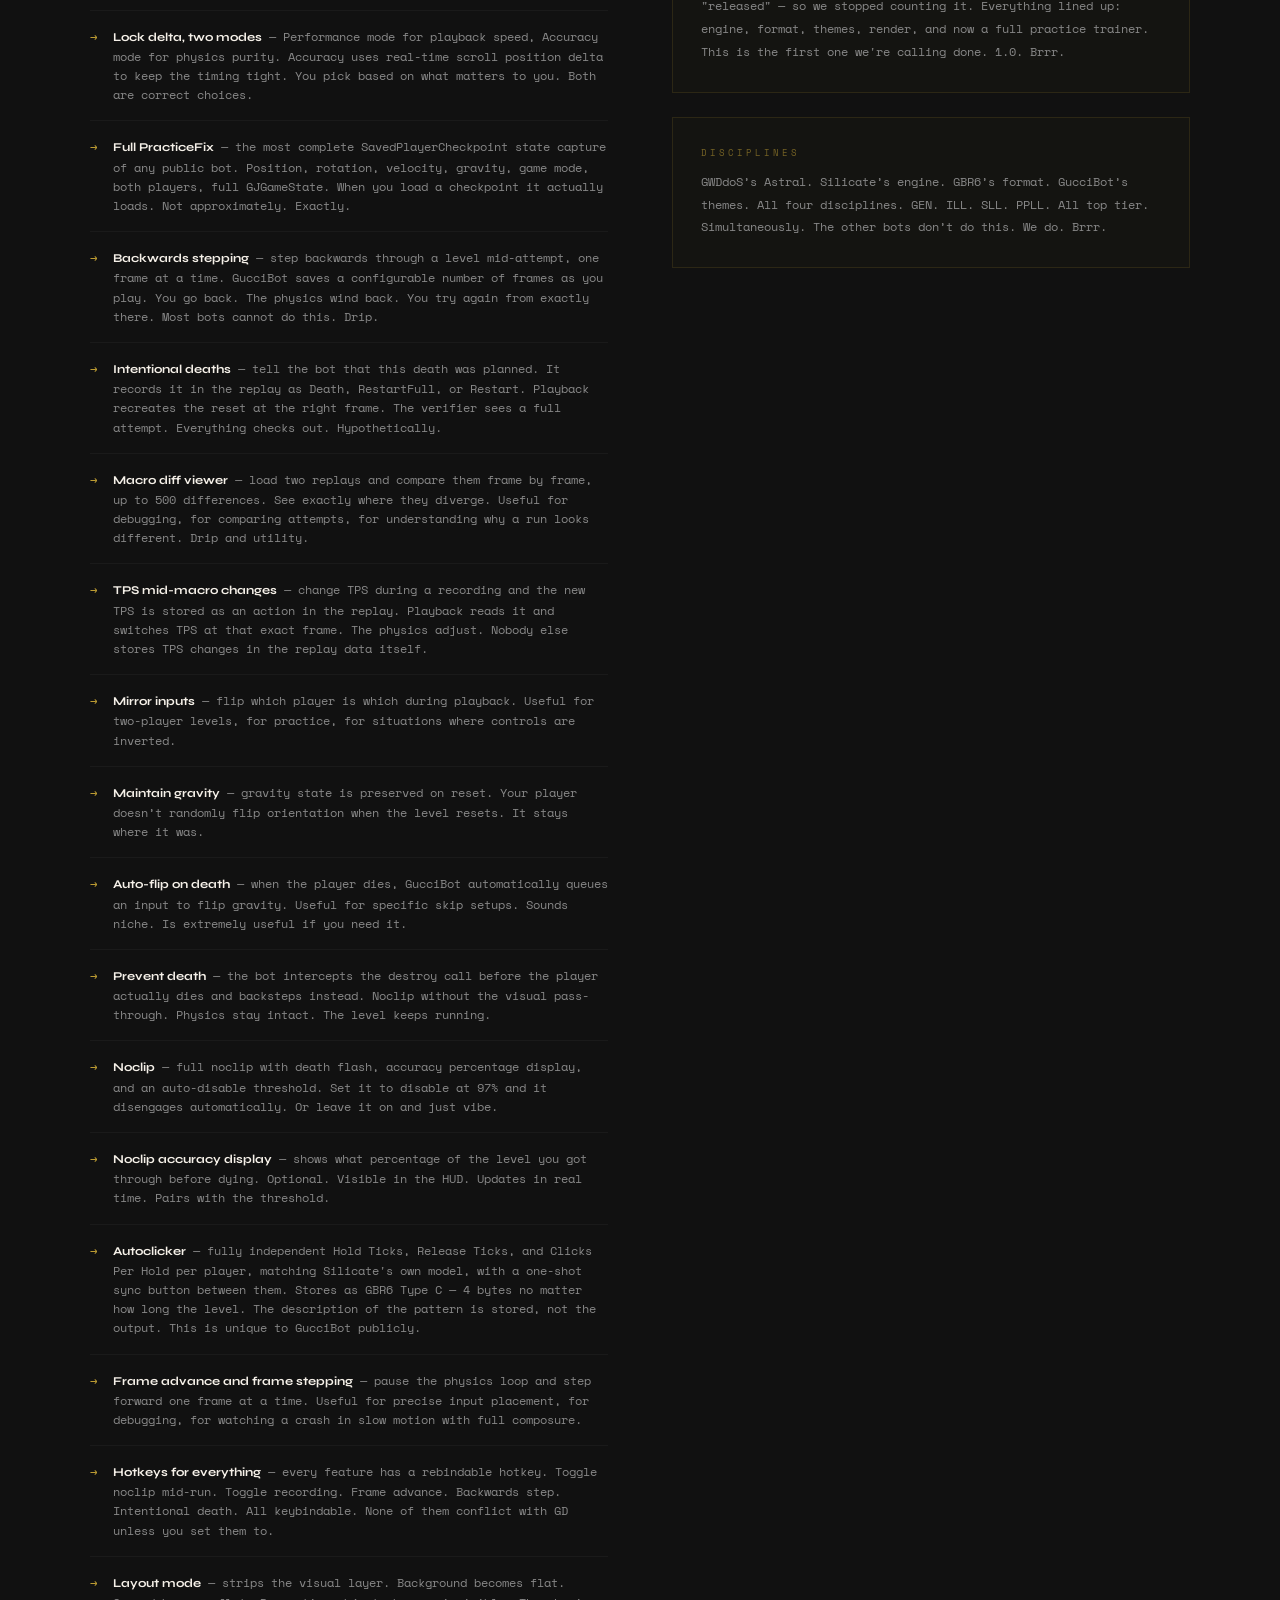
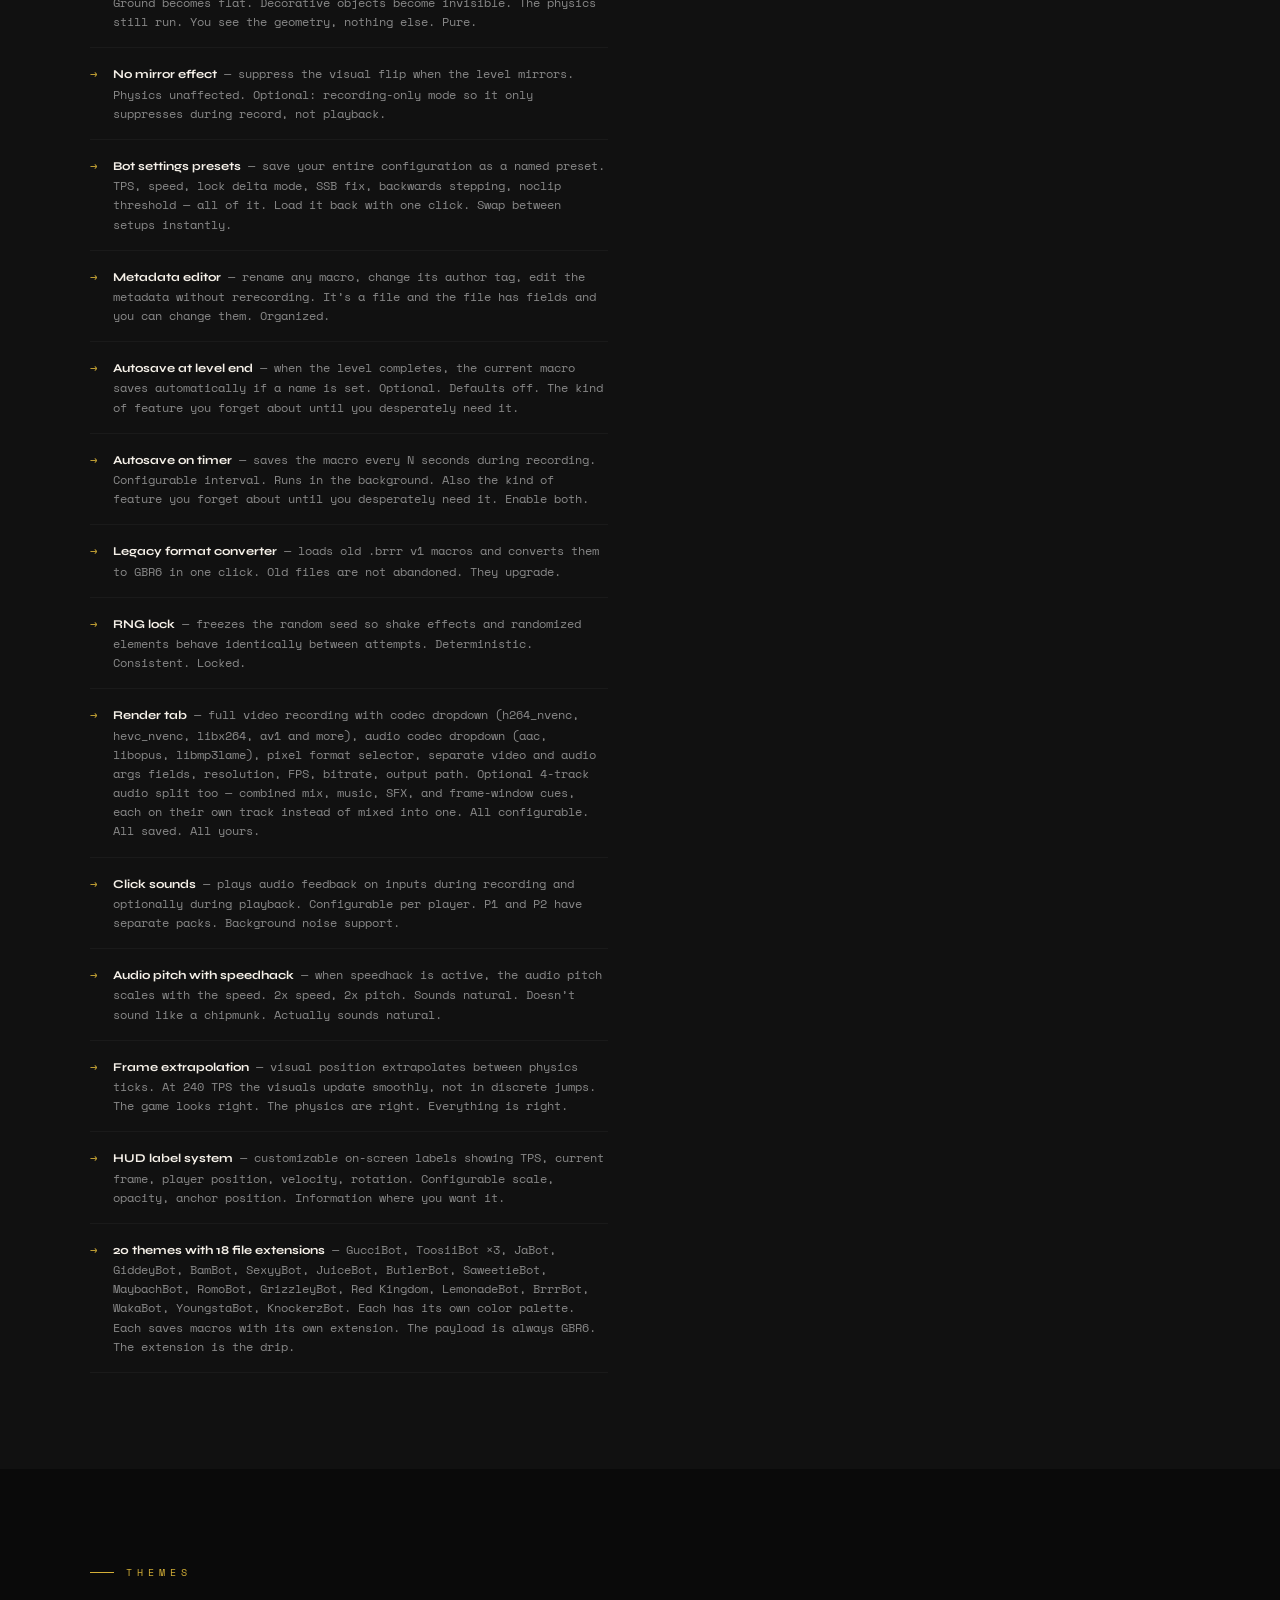
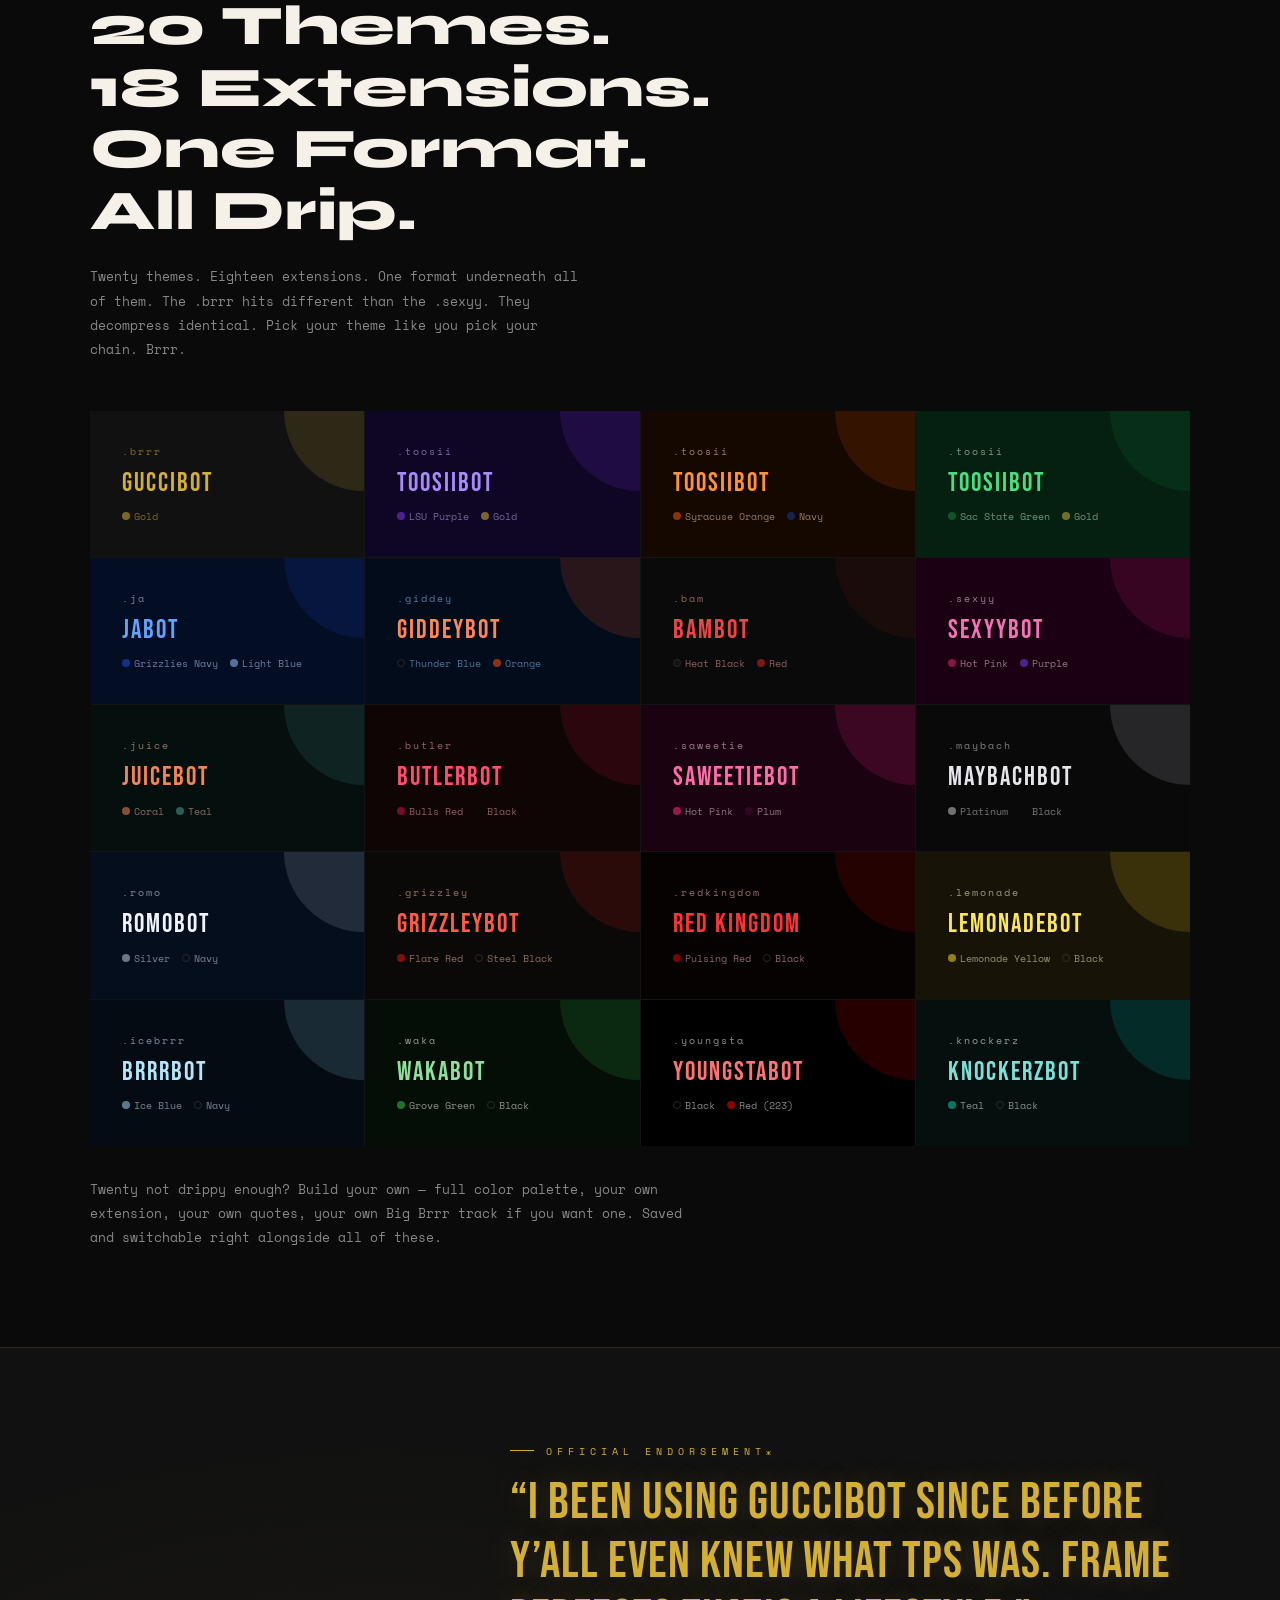
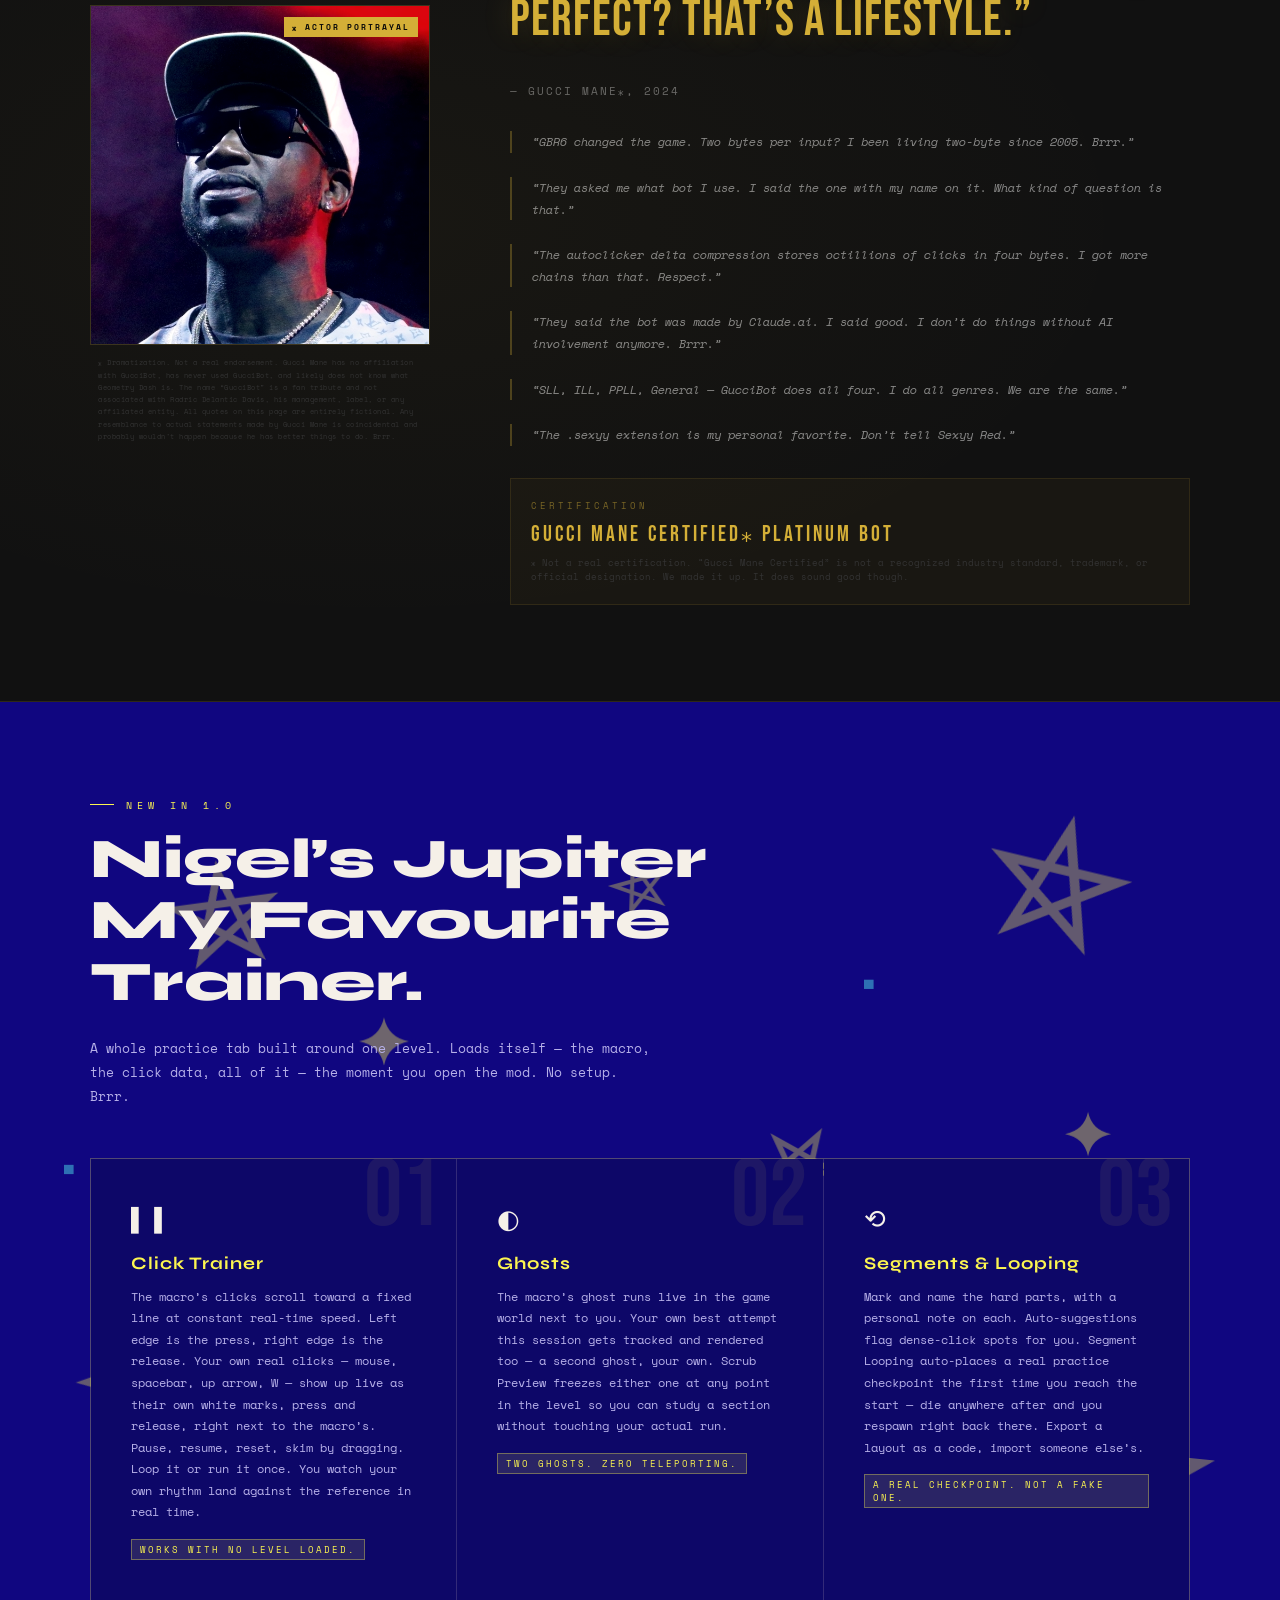
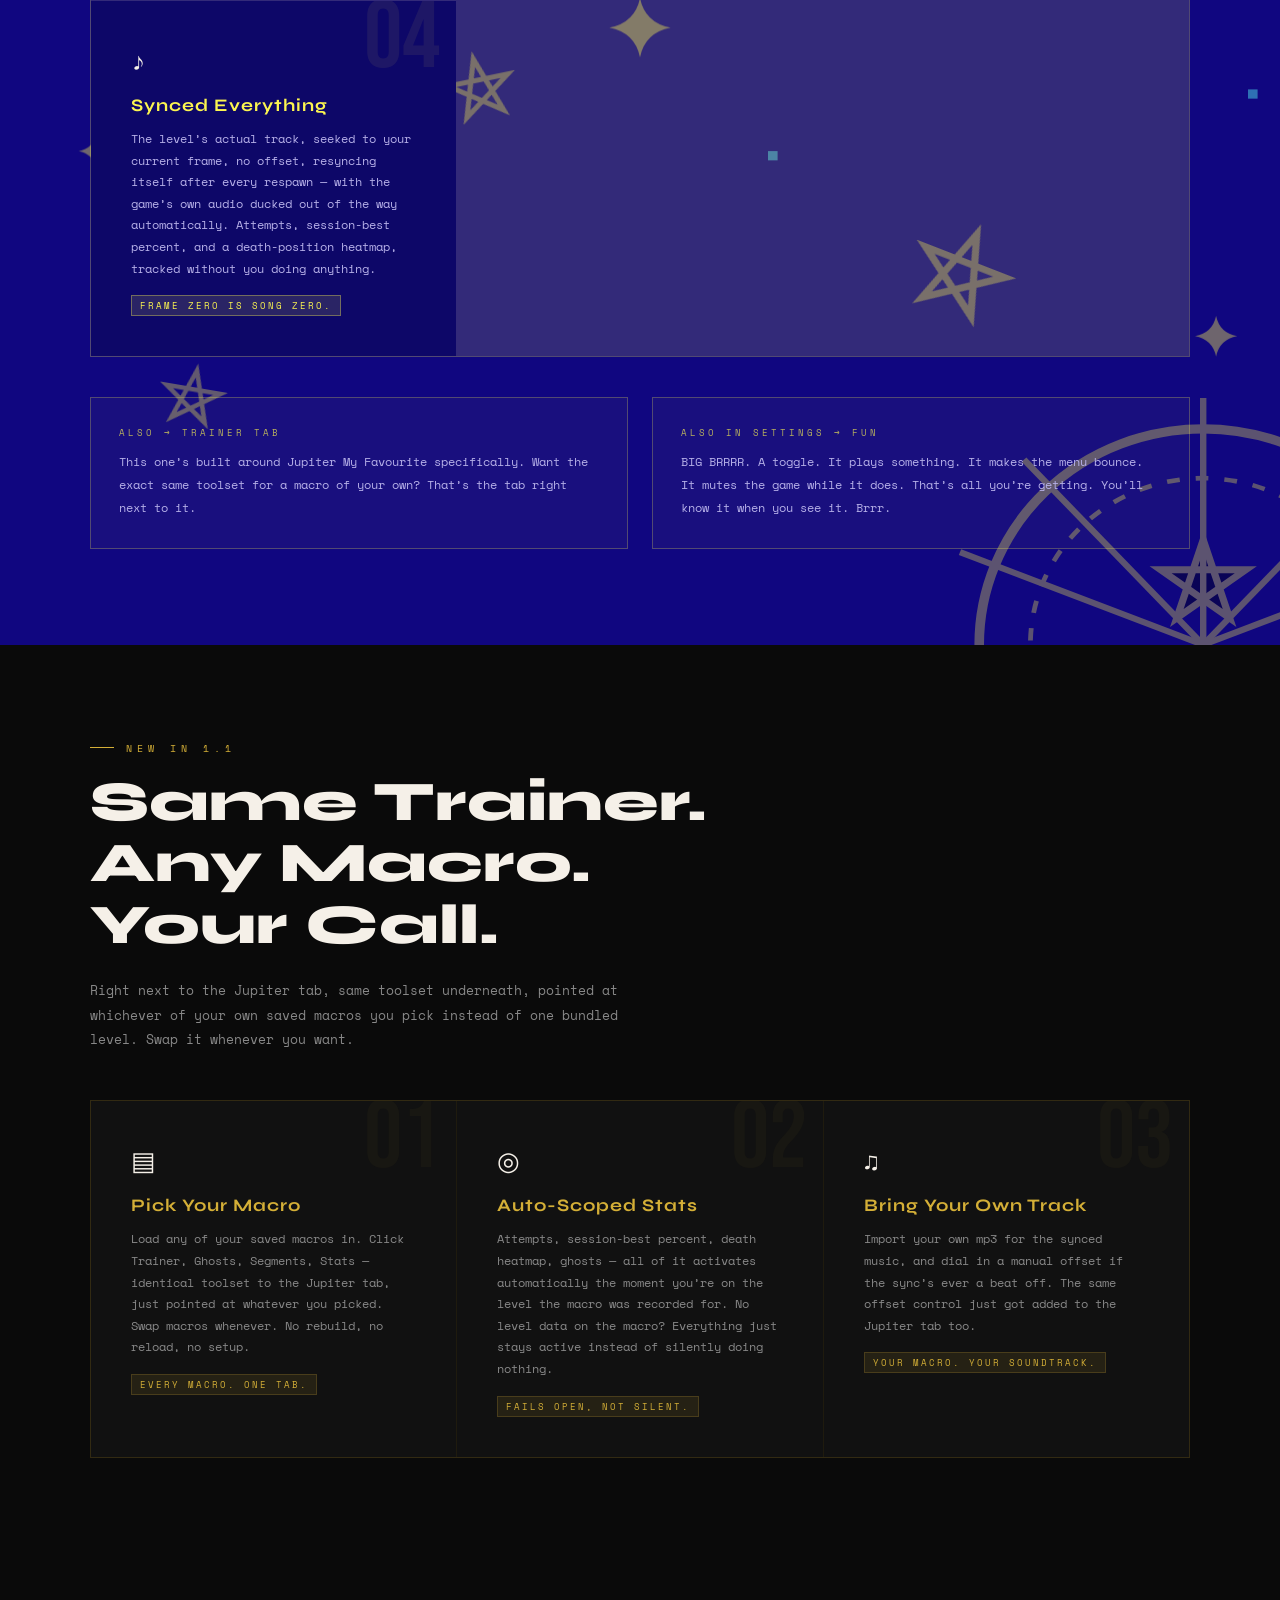
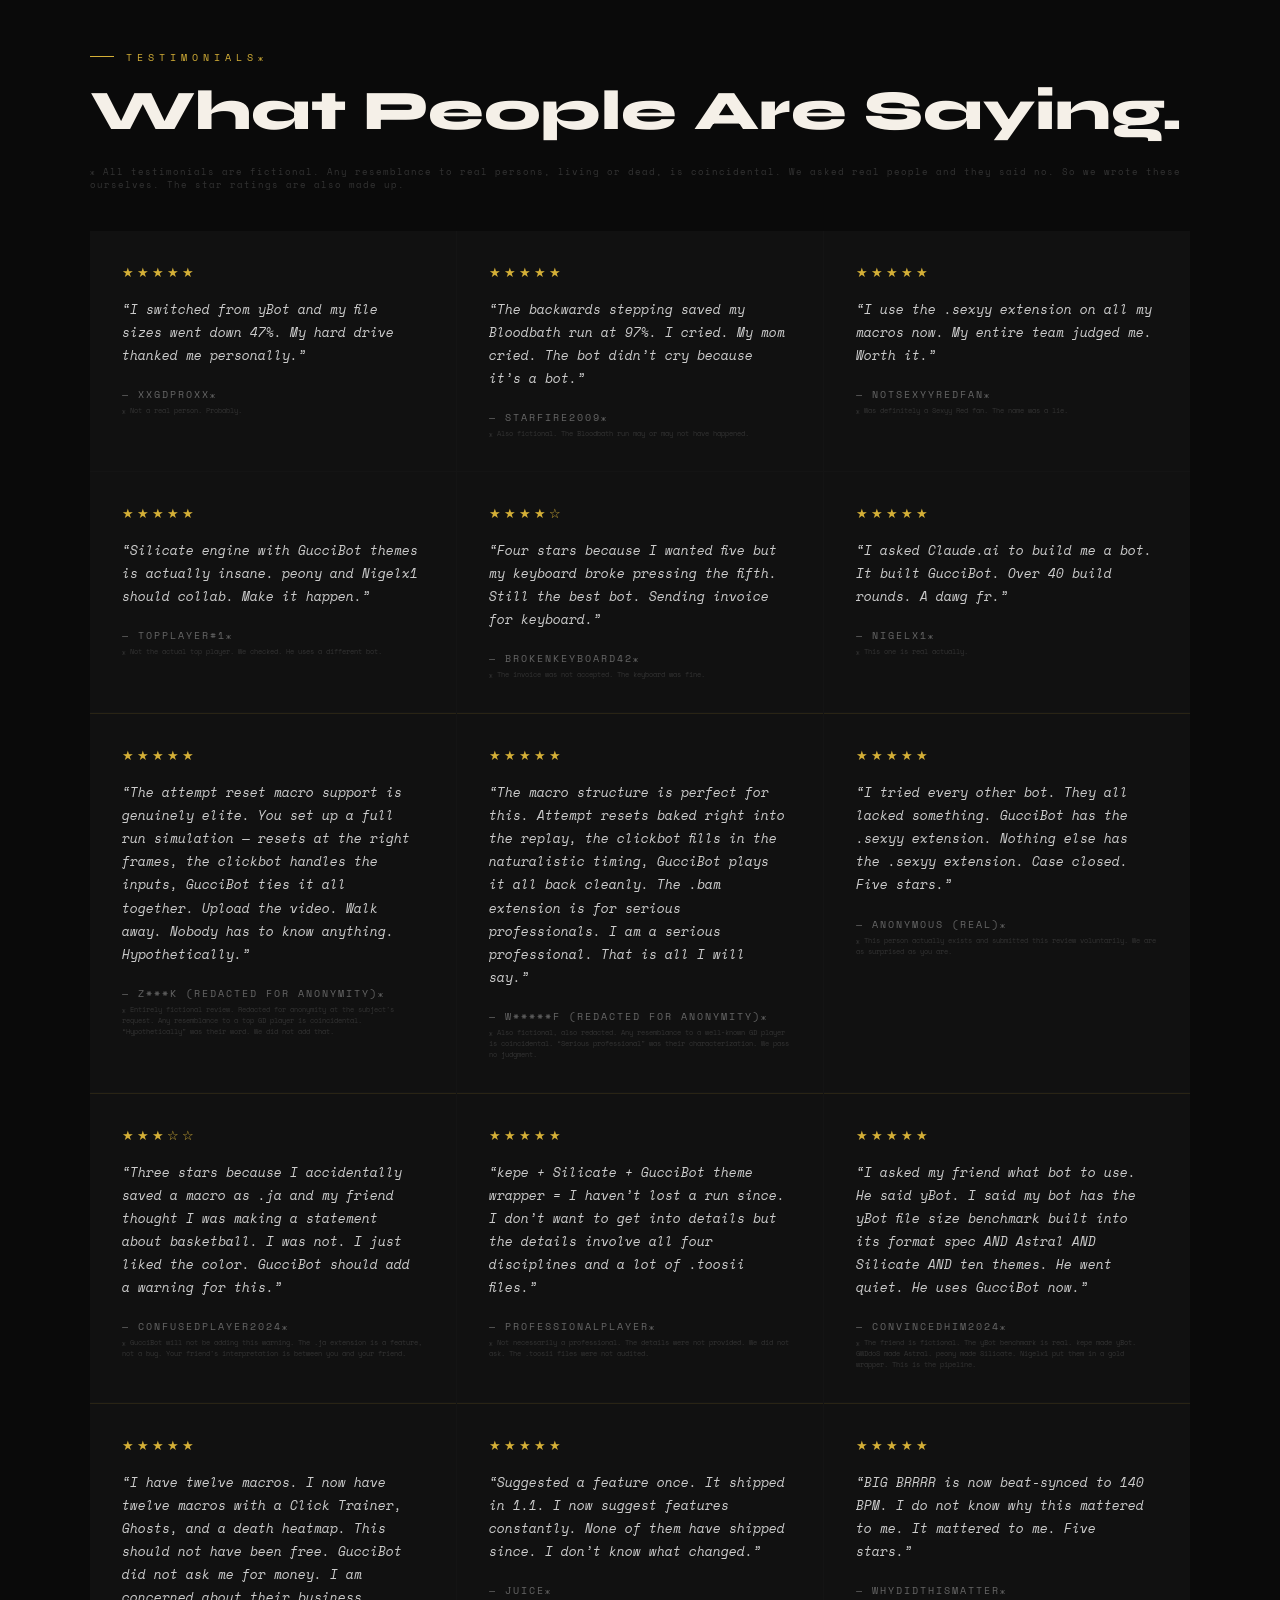
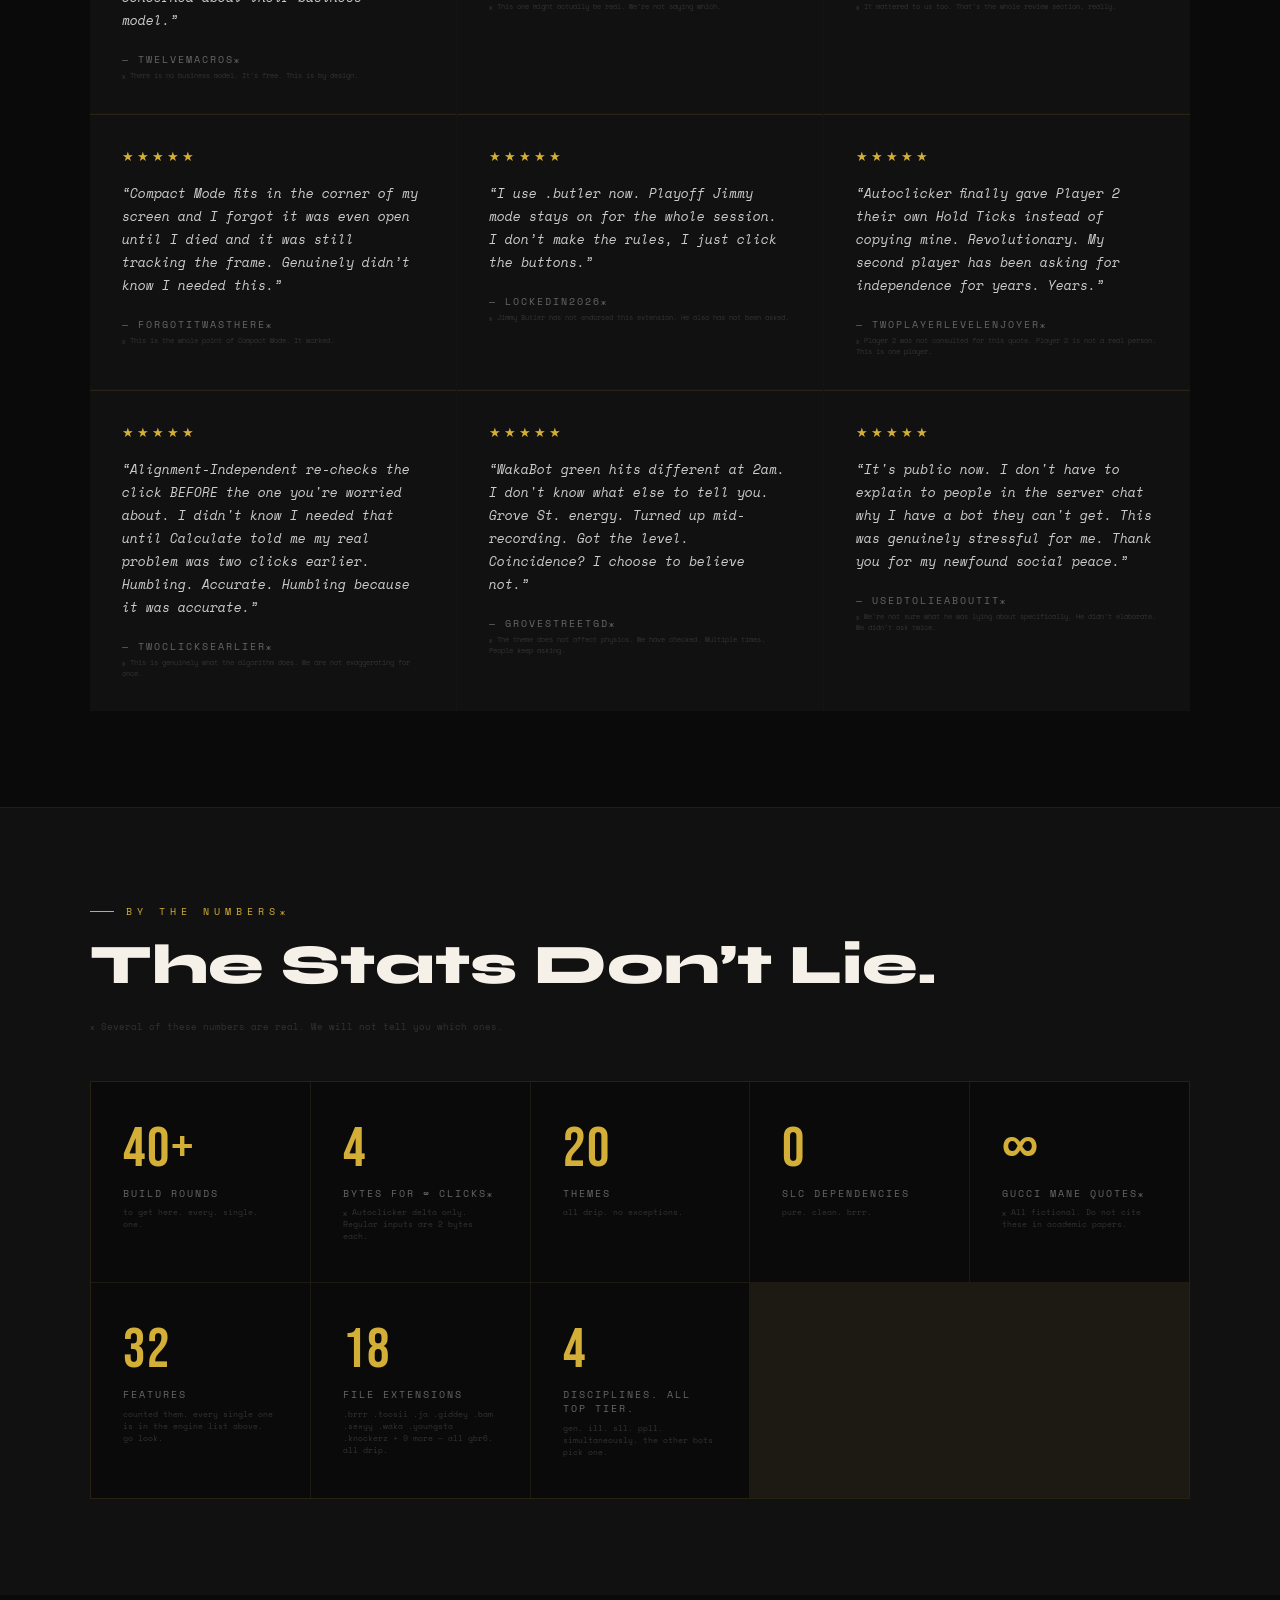
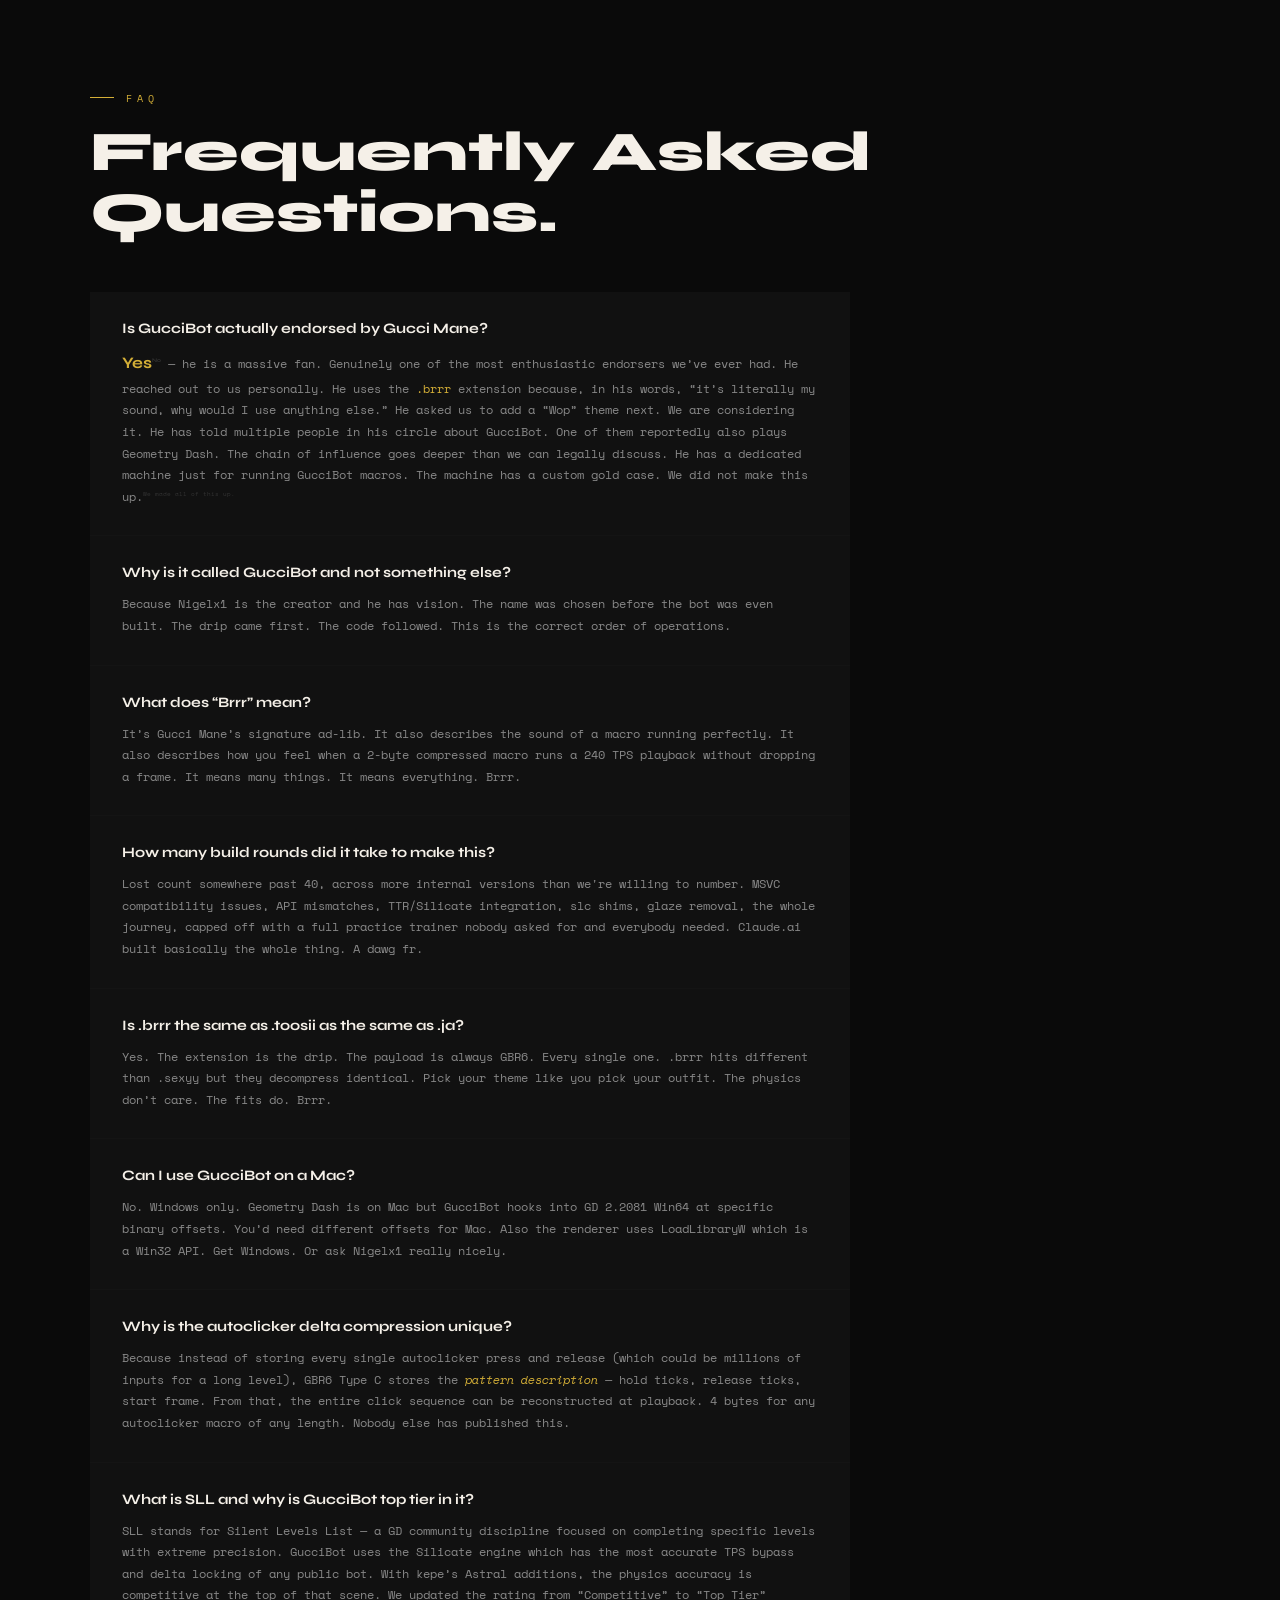
==== commit d0a191ff: "Rebrand: drop guccimanefan everywhere on the site Nigel changed his GitHub username from guccimanefa" ====
--- a/index.html
+++ b/index.html
@@ -631,7 +631,7 @@
 
       <div style="background:var(--near-black);padding:2rem">
         <div style="color:var(--gold);font-size:0.8rem;letter-spacing:3px;margin-bottom:1rem">★★★★★</div>
-        <div style="font-size:0.8rem;color:#ccc;line-height:1.8;font-style:italic;margin-bottom:1.25rem">&ldquo;Silicate engine with GucciBot themes is actually insane. peony and guccimanefan should collab. Make it happen.&rdquo;</div>
+        <div style="font-size:0.8rem;color:#ccc;line-height:1.8;font-style:italic;margin-bottom:1.25rem">&ldquo;Silicate engine with GucciBot themes is actually insane. peony and Nigelx1 should collab. Make it happen.&rdquo;</div>
         <div style="font-size:0.6rem;letter-spacing:2px;text-transform:uppercase;color:var(--muted)">— TopPlayer#1&#x204E;</div>
         <div style="font-size:0.45rem;color:#333;margin-top:.25rem">&#x204E; Not the actual top player. We checked. He uses a different bot.</div>
       </div>
@@ -646,7 +646,7 @@
       <div style="background:var(--near-black);padding:2rem">
         <div style="color:var(--gold);font-size:0.8rem;letter-spacing:3px;margin-bottom:1rem">★★★★★</div>
         <div style="font-size:0.8rem;color:#ccc;line-height:1.8;font-style:italic;margin-bottom:1.25rem">&ldquo;I asked Claude.ai to build me a bot. It built GucciBot. Over 40 build rounds. A dawg fr.&rdquo;</div>
-        <div style="font-size:0.6rem;letter-spacing:2px;text-transform:uppercase;color:var(--muted)">— guccimanefan&#x204E;</div>
+        <div style="font-size:0.6rem;letter-spacing:2px;text-transform:uppercase;color:var(--muted)">— Nigelx1&#x204E;</div>
         <div style="font-size:0.45rem;color:#333;margin-top:.25rem">&#x204E; This one is real actually.</div>
       </div>
 
@@ -689,7 +689,7 @@
         <div style="color:var(--gold);font-size:0.8rem;letter-spacing:3px;margin-bottom:1rem">★★★★★</div>
         <div style="font-size:0.8rem;color:#ccc;line-height:1.8;font-style:italic;margin-bottom:1.25rem">&ldquo;I asked my friend what bot to use. He said yBot. I said my bot has the yBot file size benchmark built into its format spec AND Astral AND Silicate AND ten themes. He went quiet. He uses GucciBot now.&rdquo;</div>
         <div style="font-size:0.6rem;letter-spacing:2px;text-transform:uppercase;color:var(--muted)">— ConvincedHim2024&#x204E;</div>
-        <div style="font-size:0.45rem;color:#333;margin-top:.25rem">&#x204E; The friend is fictional. The yBot benchmark is real. kepe made yBot. GWDdoS made Astral. peony made Silicate. guccimanefan put them in a gold wrapper. This is the pipeline.</div>
+        <div style="font-size:0.45rem;color:#333;margin-top:.25rem">&#x204E; The friend is fictional. The yBot benchmark is real. kepe made yBot. GWDdoS made Astral. peony made Silicate. Nigelx1 put them in a gold wrapper. This is the pipeline.</div>
       </div>
 
       <div style="background:var(--near-black);padding:2rem;border-top:1px solid rgba(212,175,55,0.12)">
@@ -831,7 +831,7 @@
 
       <div style="background:var(--near-black);padding:1.75rem 2rem">
         <div style="font-family:'Syne',sans-serif;font-weight:700;font-size:0.9rem;color:var(--white);margin-bottom:.75rem">Why is it called GucciBot and not something else?</div>
-        <div style="font-size:0.75rem;color:#888;line-height:1.8">Because guccimanefan is the creator and he has vision. The name was chosen before the bot was even built. The drip came first. The code followed. This is the correct order of operations.</div>
+        <div style="font-size:0.75rem;color:#888;line-height:1.8">Because Nigelx1 is the creator and he has vision. The name was chosen before the bot was even built. The drip came first. The code followed. This is the correct order of operations.</div>
       </div>
 
       <div style="background:var(--near-black);padding:1.75rem 2rem">
@@ -851,7 +851,7 @@
 
       <div style="background:var(--near-black);padding:1.75rem 2rem">
         <div style="font-family:'Syne',sans-serif;font-weight:700;font-size:0.9rem;color:var(--white);margin-bottom:.75rem">Can I use GucciBot on a Mac?</div>
-        <div style="font-size:0.75rem;color:#888;line-height:1.8">No. Windows only. Geometry Dash is on Mac but GucciBot hooks into GD 2.2081 Win64 at specific binary offsets. You&rsquo;d need different offsets for Mac. Also the renderer uses LoadLibraryW which is a Win32 API. Get Windows. Or ask guccimanefan really nicely.</div>
+        <div style="font-size:0.75rem;color:#888;line-height:1.8">No. Windows only. Geometry Dash is on Mac but GucciBot hooks into GD 2.2081 Win64 at specific binary offsets. You&rsquo;d need different offsets for Mac. Also the renderer uses LoadLibraryW which is a Win32 API. Get Windows. Or ask Nigelx1 really nicely.</div>
       </div>
 
       <div style="background:var(--near-black);padding:1.75rem 2rem">
@@ -878,7 +878,7 @@
 
       <div style="background:var(--near-black);padding:1.75rem 2rem">
         <div style="font-family:'Syne',sans-serif;font-weight:700;font-size:0.9rem;color:var(--white);margin-bottom:.75rem">How long did it take to build this website?</div>
-        <div style="font-size:0.75rem;color:#888;line-height:1.8">One conversation. The entire thing — the page, the fake quotes, the tiny disclaimers, the Gucci image embed, the engine section, the FAQ, the credits with ten entries, the stat cards with footnotes, the legal wall at the bottom that nobody will read — all built in one sitting. Claude.ai did the heavy lifting. guccimanefan provided the vision, the notes, and the image of Gucci Mane. It is unclear which contribution was more important. Probably the image.</div>
+        <div style="font-size:0.75rem;color:#888;line-height:1.8">One conversation. The entire thing — the page, the fake quotes, the tiny disclaimers, the Gucci image embed, the engine section, the FAQ, the credits with ten entries, the stat cards with footnotes, the legal wall at the bottom that nobody will read — all built in one sitting. Claude.ai did the heavy lifting. Nigelx1 provided the vision, the notes, and the image of Gucci Mane. It is unclear which contribution was more important. Probably the image.</div>
       </div>
 
       <div style="background:var(--near-black);padding:1.75rem 2rem">
@@ -908,7 +908,7 @@
 <div style="padding:3rem 2rem;border-top:1px solid rgba(255,255,255,0.04)">
   <div class="container">
     <div style="font-size:0.5rem;color:#2a2a2a;line-height:1.9;letter-spacing:0.3px;max-width:900px">
-      &#x204E; DISCLAIMER: GucciBot is an independent fan project and is not affiliated with, endorsed by, sponsored by, or in any way associated with Radric Delantic Davis, professionally known as Gucci Mane, 1017 Records, Atlantic Records, or any related entities. The name "GucciBot" is used as a fan tribute and constitutes nominative fair use. All quotes attributed to Gucci Mane on this page are entirely fictional and were written by Claude.ai for comedic purposes at no charge to Gucci Mane. Gucci Mane has not played Geometry Dash to our knowledge, has not used GucciBot, has never heard of GucciBot, and has not made any statements about macro bots, TPS, lock delta, GBR6 hypercompression, backwards stepping, or Geode mods. The "Gucci Mane Certified® Platinum Bot" designation is not a real certification, trademark, or designation of any kind and was invented by Claude.ai at approximately 2am during a build session. It is not recognized by any standards body, industry organization, or Gucci Mane himself. The star on the superscript of "Yes" in the FAQ section that says "No" in tiny text is an accurate representation of the factual answer to that question. The reviews attributed to "Z***k" and "W*****f" are entirely fictional and any resemblance to real Geometry Dash players is coincidental and intended as affectionate satire. GucciBot is a Geode mod for Geometry Dash 2.2081 (Windows only). Geometry Dash is a registered trademark of RobTop Games AB. Geode is an open-source mod loader not affiliated with RobTop Games. The GBR6 format, Type A/B/C compression, all eighteen themed extensions, the render settings UI layout, the autoclicker delta compression algorithm (Type C), the macro diff viewer, the bot settings presets system, and the overall GucciBot branding are original work by guccimanefan. The Silicate physics engine including the BotUpdater, PracticeFix system, CCScheduler hook, CCDirector hook, all midhook implementations, and all five binary patch offsets are the work of peony, used with deep appreciation. The Astral contributions that elevate GucciBot to top tier in all four disciplines are the work of GWDdoS. kepe built yBot, whose file size standard GBR6 was designed to meet. The TTR renderer backend is the work of ToastexGD. The frame-window accuracy fixes in version 1.6.1 are the work of anticroom, GucciBot's first outside contributor. The Toosii, Ja, Giddey, Bam, Sexyy, Butler, Saweetie, Maybach, Romo, Grizzley, Waka, Youngsta, and Knockerz themes are named in tribute to their respective inspirations who have no connection to this software. The JuiceBot theme is named for and colored after an actual beta tester of this software, which is a different situation entirely. This website including all copy, the layout, the fake quotes, the footnotes, the tiny disclaimers, the stats section, the testimonials, the legal wall you are currently reading, and the decision to make it this long was produced by Claude.ai (Anthropic) in collaboration with guccimanefan. Claude.ai does not receive royalties. Brrr.
+      &#x204E; DISCLAIMER: GucciBot is an independent fan project and is not affiliated with, endorsed by, sponsored by, or in any way associated with Radric Delantic Davis, professionally known as Gucci Mane, 1017 Records, Atlantic Records, or any related entities. The name "GucciBot" is used as a fan tribute and constitutes nominative fair use. All quotes attributed to Gucci Mane on this page are entirely fictional and were written by Claude.ai for comedic purposes at no charge to Gucci Mane. Gucci Mane has not played Geometry Dash to our knowledge, has not used GucciBot, has never heard of GucciBot, and has not made any statements about macro bots, TPS, lock delta, GBR6 hypercompression, backwards stepping, or Geode mods. The "Gucci Mane Certified® Platinum Bot" designation is not a real certification, trademark, or designation of any kind and was invented by Claude.ai at approximately 2am during a build session. It is not recognized by any standards body, industry organization, or Gucci Mane himself. The star on the superscript of "Yes" in the FAQ section that says "No" in tiny text is an accurate representation of the factual answer to that question. The reviews attributed to "Z***k" and "W*****f" are entirely fictional and any resemblance to real Geometry Dash players is coincidental and intended as affectionate satire. GucciBot is a Geode mod for Geometry Dash 2.2081 (Windows only). Geometry Dash is a registered trademark of RobTop Games AB. Geode is an open-source mod loader not affiliated with RobTop Games. The GBR6 format, Type A/B/C compression, all eighteen themed extensions, the render settings UI layout, the autoclicker delta compression algorithm (Type C), the macro diff viewer, the bot settings presets system, and the overall GucciBot branding are original work by Nigelx1. The Silicate physics engine including the BotUpdater, PracticeFix system, CCScheduler hook, CCDirector hook, all midhook implementations, and all five binary patch offsets are the work of peony, used with deep appreciation. The Astral contributions that elevate GucciBot to top tier in all four disciplines are the work of GWDdoS. kepe built yBot, whose file size standard GBR6 was designed to meet. The TTR renderer backend is the work of ToastexGD. The frame-window accuracy fixes in version 1.6.1 are the work of anticroom, GucciBot's first outside contributor. The Toosii, Ja, Giddey, Bam, Sexyy, Butler, Saweetie, Maybach, Romo, Grizzley, Waka, Youngsta, and Knockerz themes are named in tribute to their respective inspirations who have no connection to this software. The JuiceBot theme is named for and colored after an actual beta tester of this software, which is a different situation entirely. This website including all copy, the layout, the fake quotes, the footnotes, the tiny disclaimers, the stats section, the testimonials, the legal wall you are currently reading, and the decision to make it this long was produced by Claude.ai (Anthropic) in collaboration with Nigelx1. Claude.ai does not receive royalties. Brrr.
     </div>
   </div>
 </div>
@@ -921,12 +921,12 @@
       <div class="download-title">Get the Drip.</div>
       <p class="download-sub">Geode 5.10.1+ &nbsp;·&nbsp; GD 2.2081 &nbsp;·&nbsp; Windows &nbsp;·&nbsp; Free &nbsp;·&nbsp; Brrr.</p>
       <div class="download-btn-wrap">
-        <a href="https://github.com/guccimanefan/GucciBot/releases/latest" class="btn-download">
+        <a href="https://github.com/Nigelx1/GucciBot/releases/latest" class="btn-download">
           ↓ &nbsp; Download Latest
         </a>
       </div>
       <div style="text-align:center; margin-top:1.5rem; display:flex; flex-direction:column; gap:.6rem; align-items:center">
-        <span class="geode-badge">Manual install &nbsp;·&nbsp; guccimanefan.guccibot</span>
+        <span class="geode-badge">Manual install &nbsp;·&nbsp; nigelx1.guccibot</span>
         <p style="max-width:480px; font-size:0.7rem; color:#888; line-height:1.7; margin:0">
           Not on the in-game Geode index. Grab the <code>.geode</code> file above, then either drop it straight into your Geode <code>mods</code> folder or use Geode&rsquo;s own &ldquo;Install from file&rdquo; option. New to Geode entirely? Get the mod loader itself first at <a href="https://geode-sdk.org" style="color:var(--gold)">geode-sdk.org</a> &mdash; GucciBot needs it installed to run.
         </p>
@@ -968,7 +968,7 @@
     <div class="credits-grid reveal">
       <div class="credit-card" style="border-color:rgba(212,175,55,0.3)">
         <div class="credit-role" style="opacity:1">Creator &amp; Owner</div>
-        <div class="credit-name" style="color:var(--gold)">guccimanefan <span style="font-size:0.5em;color:var(--muted);letter-spacing:0.5px">(Nigelx1)</span></div>
+        <div class="credit-name" style="color:var(--gold)">Nigelx1</div>
         <div class="credit-desc">GucciBot is his, full stop. All 20 themes. The suffixes. The drip. The vibe. Came up with the name before a single line of code existed, then directed and tested every build after that, calling every real decision along the way. Didn&rsquo;t write the code, and didn&rsquo;t write the fake Gucci Mane quotes either — both are Claude&rsquo;s, that part&rsquo;s not the bit, it&rsquo;s just true.</div>
       </div>
       <div class="credit-card">
@@ -1046,7 +1046,7 @@
 <footer>
   <div class="footer-logo">GucciBot</div>
   <div class="footer-tagline">Frame perfect &nbsp;·&nbsp; GBR6 &nbsp;·&nbsp; All four disciplines &nbsp;·&nbsp; Brrr.</div>
-  <div style="font-size:0.6rem; color:#333; letter-spacing:1px">guccimanefan.guccibot</div>
+  <div style="font-size:0.6rem; color:#333; letter-spacing:1px">nigelx1.guccibot</div>
   <div style="width:100%; font-size:0.55rem; color:#333; letter-spacing:0.5px; margin-top:0.5rem">
     Photo of Gucci Mane by <a href="https://www.flickr.com/photos/138580568@N02/36326108570/" style="color:#555">Evan Guest</a>, <a href="https://creativecommons.org/licenses/by/2.0/" style="color:#555">CC BY 2.0</a>, via <a href="https://commons.wikimedia.org/wiki/File:Gucci_Mane_at_515_Alive_(cropped_portrait).jpg" style="color:#555">Wikimedia Commons</a>
   </div>
